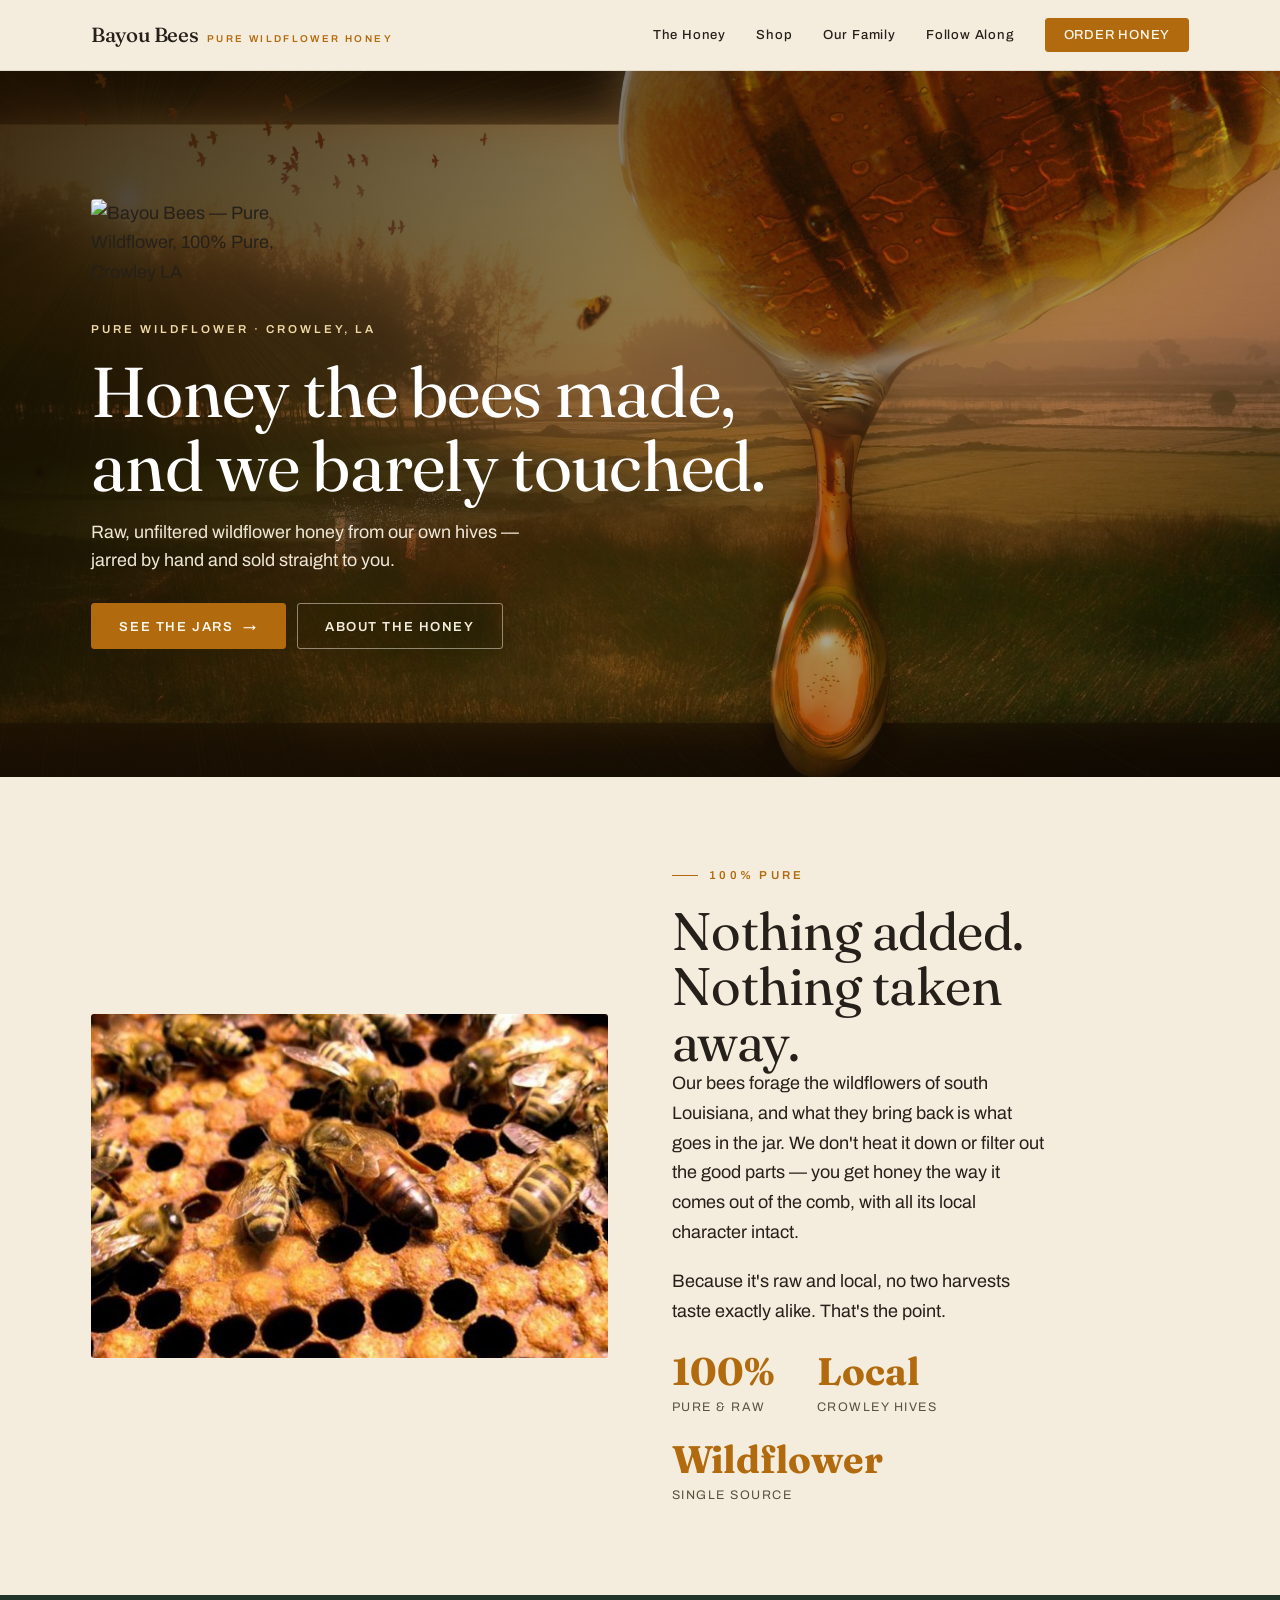
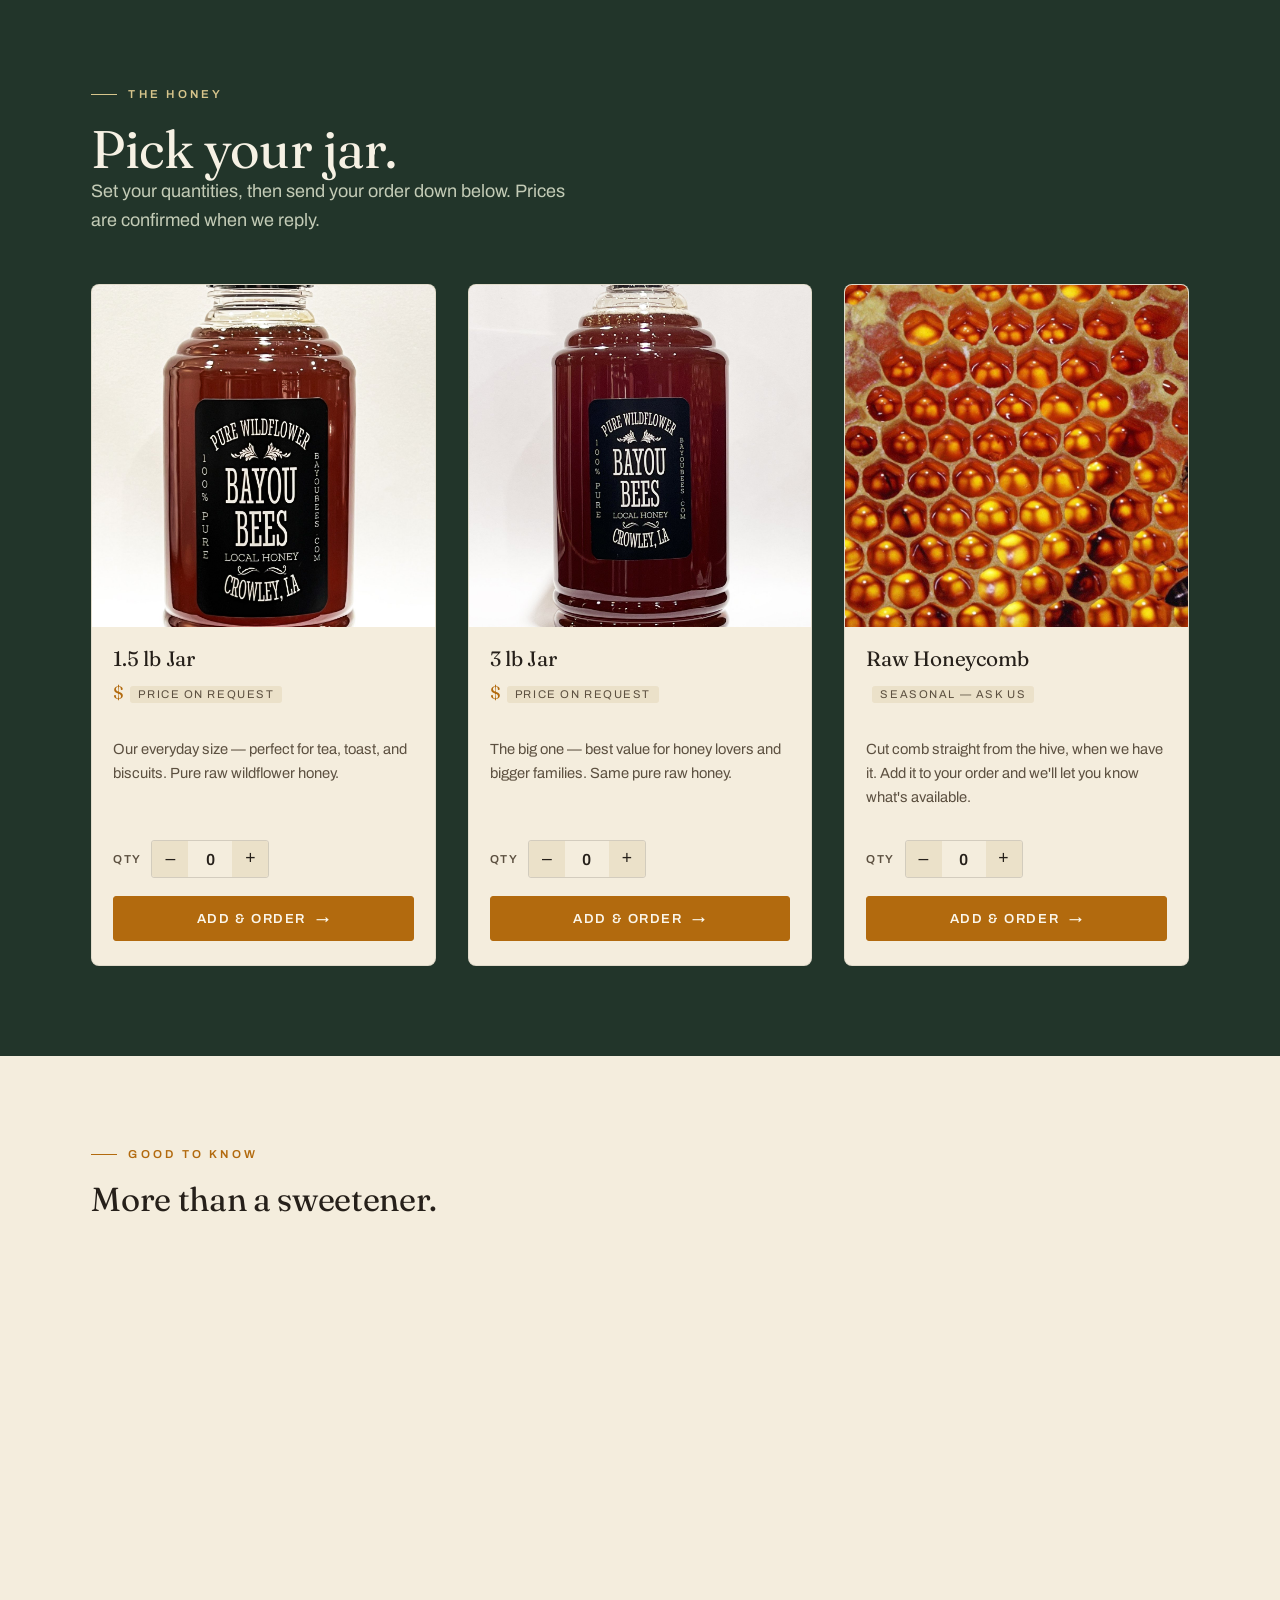
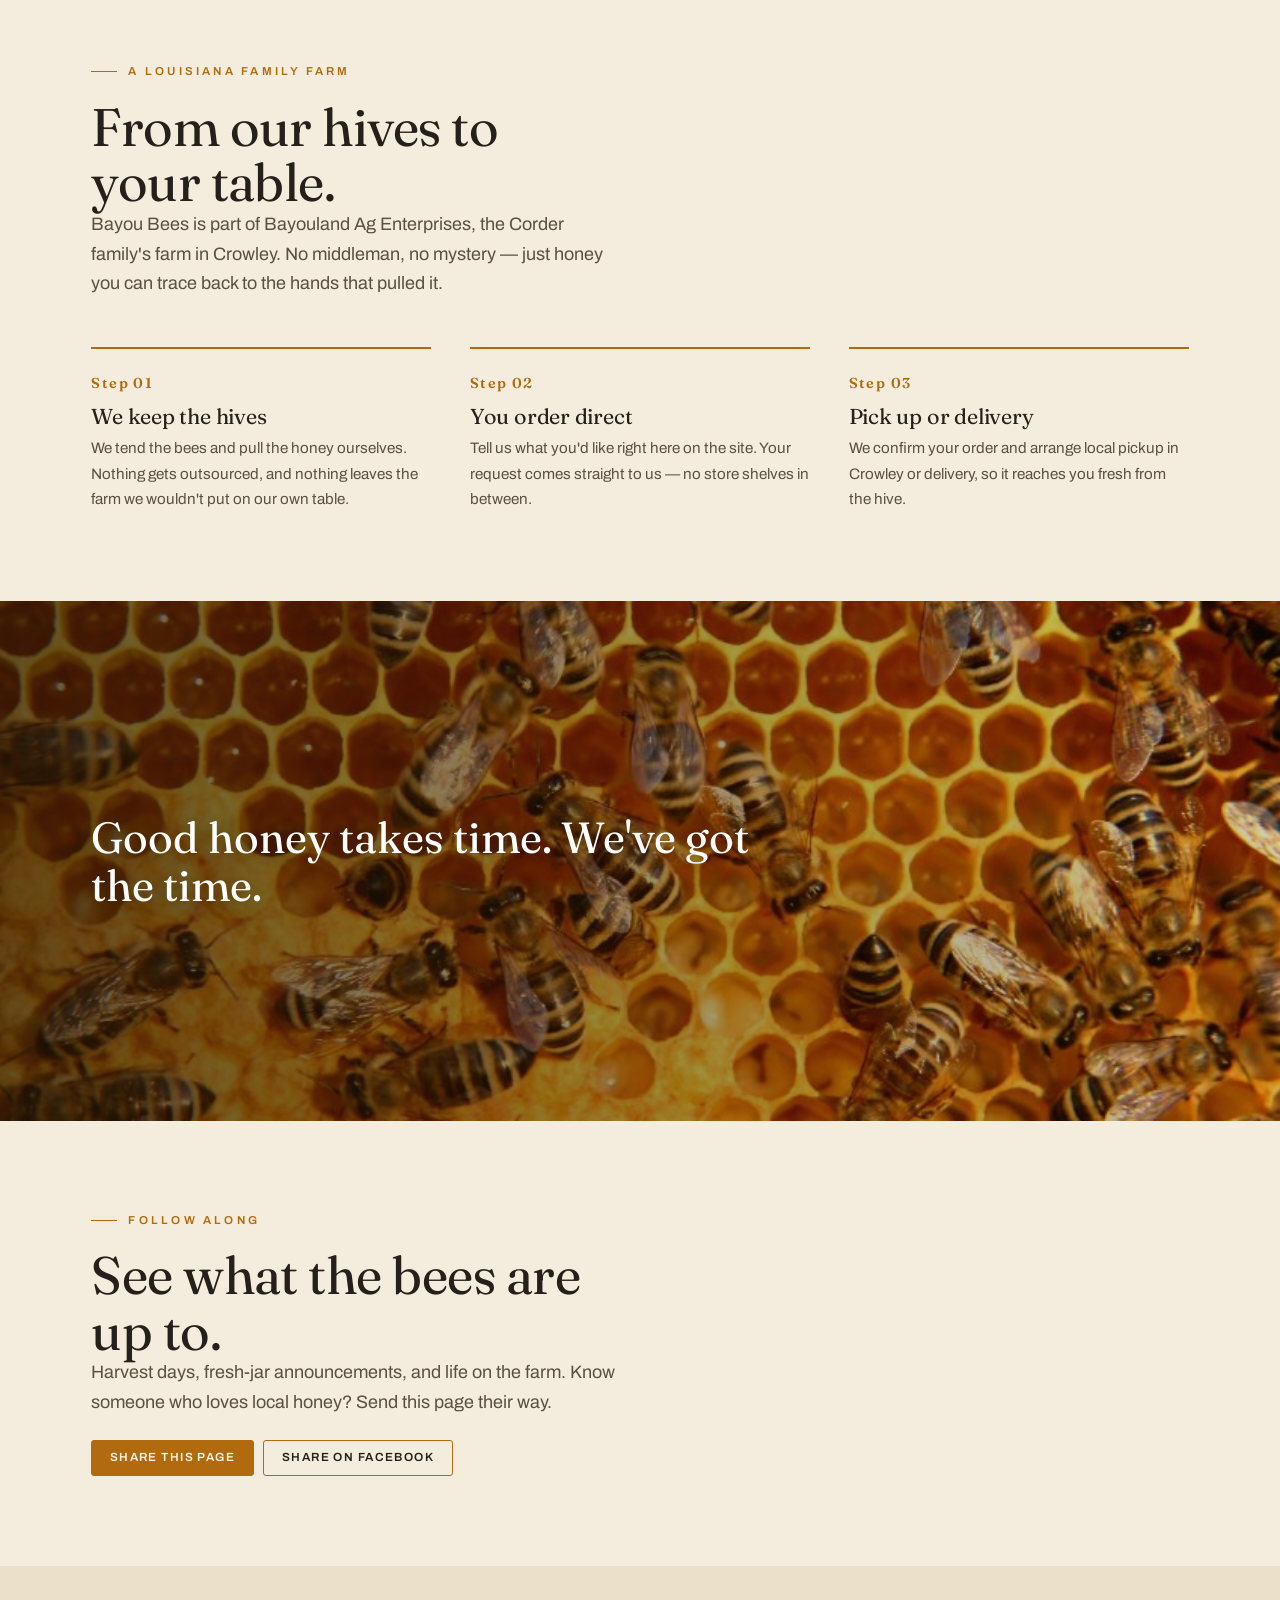
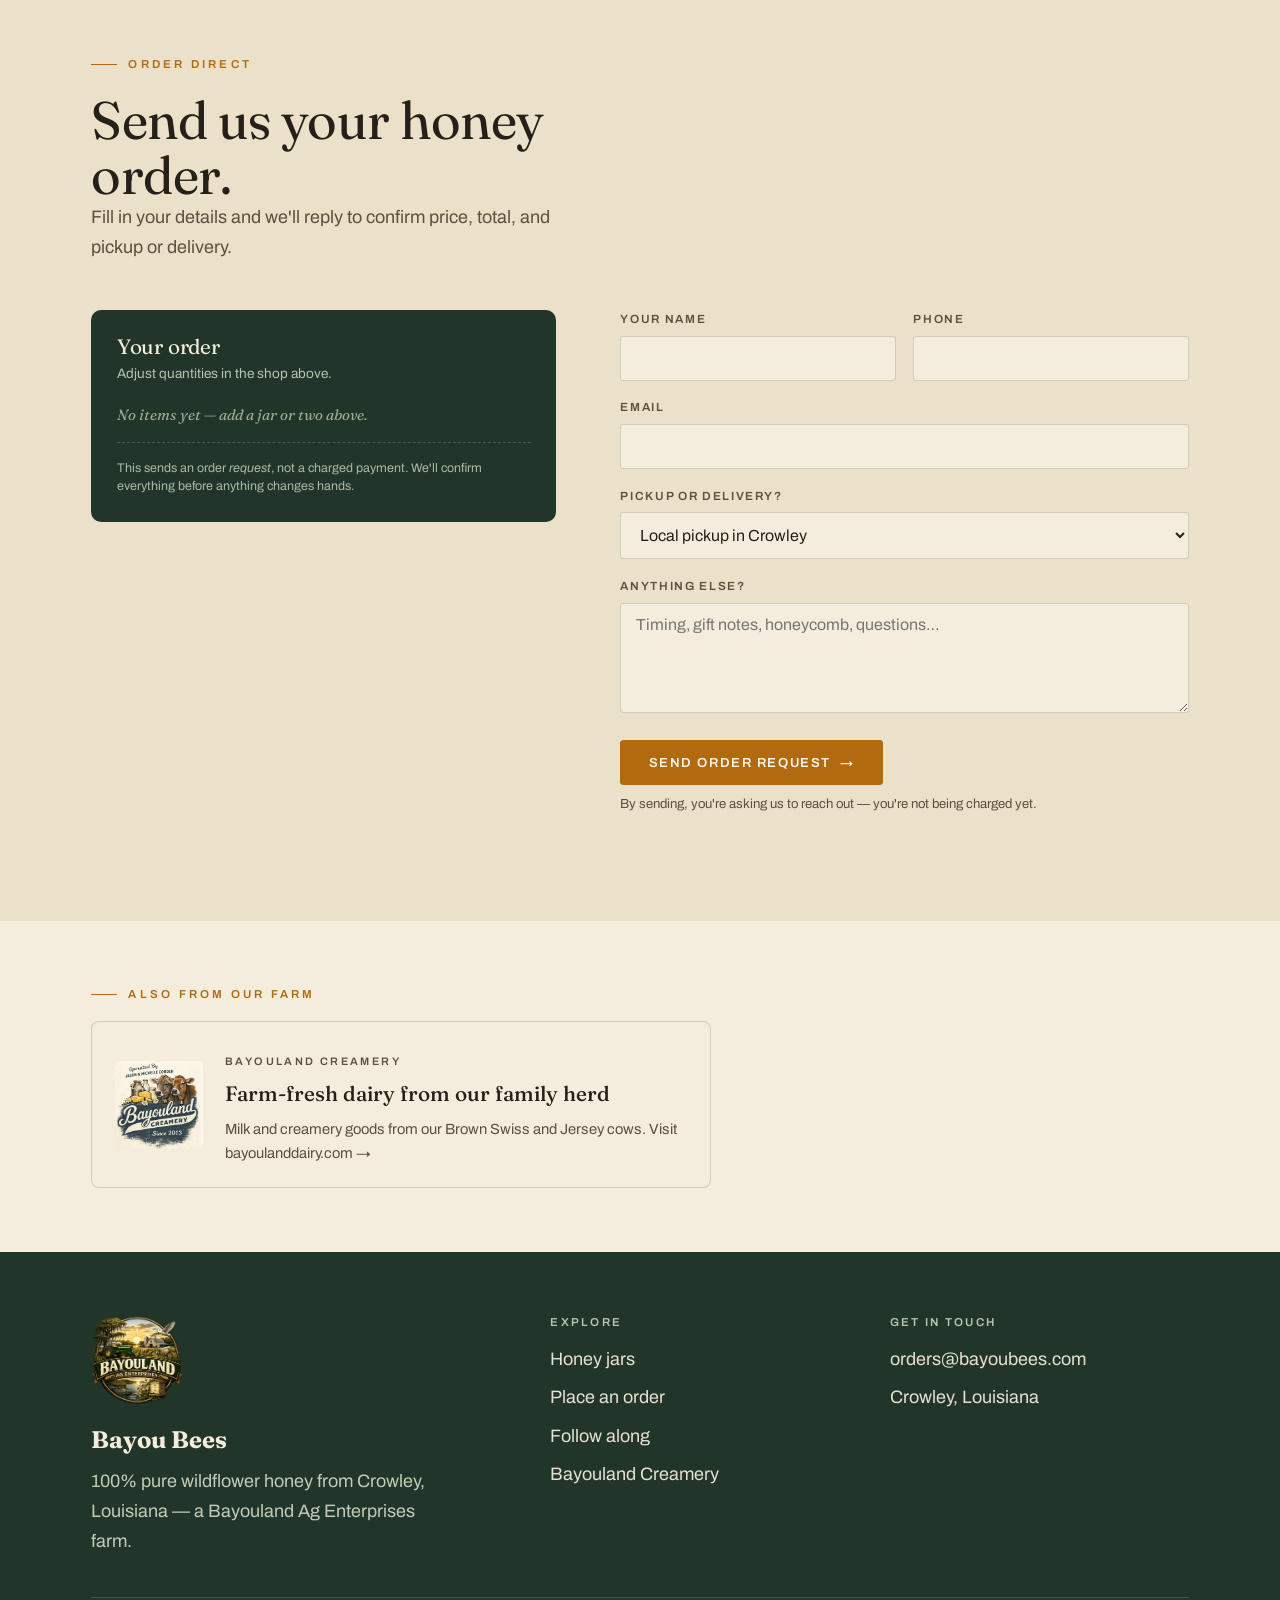
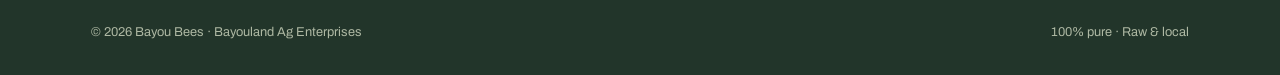
==== index.html @ 3fac49a4 "Launch standalone Bayou Bees site (bayoubees.com) Split from the combined Bayouland-Ag site: own hom" ====
<!DOCTYPE html>
<html lang="en">
<head>
<meta charset="UTF-8" />
<meta name="viewport" content="width=device-width, initial-scale=1" />
<title>Bayou Bees — Pure Wildflower Honey · Crowley, LA</title>
<meta name="description" content="Bayou Bees: 100% pure raw wildflower honey from our own hives in Crowley, Louisiana. Order 1.5 lb and 3 lb jars direct from the family farm." />
<link rel="canonical" href="https://bayoubees.com/" />
<meta name="theme-color" content="#B26A0E" />

<!-- Social sharing (Facebook, Instagram DMs, text messages, X, LinkedIn) -->
<meta property="og:type" content="website" />
<meta property="og:site_name" content="Bayou Bees" />
<meta property="og:title" content="Bayou Bees — Pure Wildflower Honey from Crowley, LA" />
<meta property="og:description" content="Raw, unfiltered wildflower honey from our own hives — jarred by hand and sold straight to you." />
<meta property="og:url" content="https://bayoubees.com/" />
<meta property="og:image" content="https://bayoubees.com/assets/og-image.jpg" />
<meta property="og:image:width" content="1200" />
<meta property="og:image:height" content="630" />
<meta property="og:image:alt" content="Bayou Bees honey label over Louisiana fields at sunrise" />
<meta property="og:locale" content="en_US" />
<meta name="twitter:card" content="summary_large_image" />
<meta name="twitter:title" content="Bayou Bees — Pure Wildflower Honey from Crowley, LA" />
<meta name="twitter:description" content="Raw, unfiltered wildflower honey from our own hives — sold straight to you." />
<meta name="twitter:image" content="https://bayoubees.com/assets/og-image.jpg" />

<link rel="icon" type="image/png" href="assets/favicon-48.png" />
<link rel="apple-touch-icon" href="assets/apple-touch-icon.png" />
<link rel="preconnect" href="https://fonts.googleapis.com" />
<link rel="preconnect" href="https://fonts.gstatic.com" crossorigin />
<link href="https://fonts.googleapis.com/css2?family=Fraunces:ital,opsz,wght@0,9..144,300..600;1,9..144,300..500&family=Archivo:wght@400;500;600;700&display=swap" rel="stylesheet" />
<link rel="stylesheet" href="styles.css" />

<!-- Helps Google show the business in local results -->
<script type="application/ld+json">
{
  "@context": "https://schema.org",
  "@type": "Store",
  "name": "Bayou Bees",
  "description": "100% pure raw wildflower honey from our own hives in Crowley, Louisiana.",
  "url": "https://bayoubees.com/",
  "logo": "https://bayoubees.com/assets/logo-bayoubees.jpg",
  "image": "https://bayoubees.com/assets/og-image.jpg",
  "email": "orders@bayoubees.com",
  "address": { "@type": "PostalAddress", "addressLocality": "Crowley", "addressRegion": "LA", "addressCountry": "US" },
  "parentOrganization": { "@type": "Organization", "name": "Bayouland Ag Enterprises" }
}
</script>
</head>
<body>
<a class="skip" href="#main">Skip to content</a>

<header class="site-head">
  <div class="wrap">
    <a class="brand" href="./"><b>Bayou Bees</b><span class="tag">Pure&nbsp;Wildflower&nbsp;Honey</span></a>
    <button class="nav-toggle" aria-expanded="false" aria-controls="nav">Menu</button>
    <nav class="nav" id="nav" aria-label="Primary">
      <a href="#about">The Honey</a>
      <a href="#shop">Shop</a>
      <a href="#family">Our Family</a>
      <a href="#follow">Follow Along</a>
      <a href="#order" class="btn">Order honey</a>
    </nav>
  </div>
</header>

<main id="main">

  <!-- HERO -->
  <section class="phero phero--honey">
    <div class="phero__img"><img src="assets/honey-fields.jpg" alt="A drop of honey over Louisiana fields at sunrise" /></div>
    <div class="phero__scrim"></div>
    <div class="wrap">
      <img class="phero__logo" src="assets/logo-bayoubees.jpg" alt="Bayou Bees — Pure Wildflower, 100% Pure, Crowley LA" />
      <span class="k">Pure wildflower · Crowley, LA</span>
      <h1>Honey the bees made, and we barely touched.</h1>
      <p class="lead">Raw, unfiltered wildflower honey from our own hives — jarred by hand and sold straight to you.</p>
      <div class="cta-row">
        <a class="btn btn--on-dark" href="#shop">See the jars <span class="arw" aria-hidden="true">→</span></a>
        <a class="btn btn--ghost btn--on-dark" href="#about">About the honey</a>
      </div>
    </div>
  </section>

  <!-- ABOUT -->
  <section class="section" id="about">
    <div class="wrap">
      <div class="split reverse">
        <div class="figure figure--wide reveal">
          <img src="assets/honey-queen.jpg" alt="A queen bee among workers on the comb" />
        </div>
        <div class="split__body reveal">
          <p class="eyebrow">100% Pure</p>
          <h2 class="h-lg">Nothing added. Nothing taken away.</h2>
          <p>Our bees forage the wildflowers of south Louisiana, and what they bring back is what goes in the jar. We don't heat it down or filter out the good parts — you get honey the way it comes out of the comb, with all its local character intact.</p>
          <p>Because it's raw and local, no two harvests taste exactly alike. That's the point.</p>
          <div class="facts" style="margin-top:1.6rem">
            <div class="fact"><b>100%</b><span>Pure &amp; raw</span></div>
            <div class="fact"><b>Local</b><span>Crowley hives</span></div>
            <div class="fact"><b>Wildflower</b><span>Single source</span></div>
          </div>
        </div>
      </div>
    </div>
  </section>

  <!-- PRODUCTS -->
  <section class="section band" id="shop">
    <div class="wrap">
      <div style="max-width:48ch; margin-bottom:clamp(2rem,4vw,3rem)">
        <p class="eyebrow">The honey</p>
        <h2 class="h-lg">Pick your jar.</h2>
        <p class="muted">Set your quantities, then send your order down below. Prices are confirmed when we reply.</p>
      </div>
      <div class="prod-grid">

        <article class="prod prod--photo reveal">
          <div class="prod__img"><img src="assets/product-honey-1-5lb.jpg" alt="1.5 pound jar of Bayou Bees wildflower honey" /></div>
          <div class="prod__body">
            <h3>1.5 lb Jar</h3>
            <p class="price">$<span class="ph">price on request</span></p>
            <p class="desc">Our everyday size — perfect for tea, toast, and biscuits. Pure raw wildflower honey.</p>
            <div class="qty" data-product="honey-1_5" data-name="1.5 lb Honey Jar" data-unit="1.5 lb">
              <label>Qty</label>
              <span class="stepper">
                <button type="button" data-act="minus" aria-label="Decrease quantity">–</button>
                <input type="number" value="0" min="0" max="99" aria-label="1.5 lb jar quantity" />
                <button type="button" data-act="plus" aria-label="Increase quantity">+</button>
              </span>
            </div>
            <a class="btn" href="#order" data-add="honey-1_5" style="margin-top:.6rem; justify-content:center">Add &amp; order <span class="arw" aria-hidden="true">→</span></a>
          </div>
        </article>

        <article class="prod prod--photo reveal">
          <div class="prod__img"><img src="assets/product-honey-3lb.jpg" alt="3 pound jar of Bayou Bees wildflower honey" /></div>
          <div class="prod__body">
            <h3>3 lb Jar</h3>
            <p class="price">$<span class="ph">price on request</span></p>
            <p class="desc">The big one — best value for honey lovers and bigger families. Same pure raw honey.</p>
            <div class="qty" data-product="honey-3" data-name="3 lb Honey Jar" data-unit="3 lb">
              <label>Qty</label>
              <span class="stepper">
                <button type="button" data-act="minus" aria-label="Decrease quantity">–</button>
                <input type="number" value="0" min="0" max="99" aria-label="3 lb jar quantity" />
                <button type="button" data-act="plus" aria-label="Increase quantity">+</button>
              </span>
            </div>
            <a class="btn" href="#order" data-add="honey-3" style="margin-top:.6rem; justify-content:center">Add &amp; order <span class="arw" aria-hidden="true">→</span></a>
          </div>
        </article>

        <article class="prod prod--photo reveal">
          <div class="prod__img"><img src="assets/honey-cells.jpg" alt="Capped honeycomb" /></div>
          <div class="prod__body">
            <h3>Raw Honeycomb</h3>
            <p class="price"><span class="ph">seasonal — ask us</span></p>
            <p class="desc">Cut comb straight from the hive, when we have it. Add it to your order and we'll let you know what's available.</p>
            <div class="qty" data-product="honey-comb" data-name="Raw Honeycomb" data-unit="seasonal">
              <label>Qty</label>
              <span class="stepper">
                <button type="button" data-act="minus" aria-label="Decrease quantity">–</button>
                <input type="number" value="0" min="0" max="99" aria-label="Honeycomb quantity" />
                <button type="button" data-act="plus" aria-label="Increase quantity">+</button>
              </span>
            </div>
            <a class="btn" href="#order" data-add="honey-comb" style="margin-top:.6rem; justify-content:center">Add &amp; order <span class="arw" aria-hidden="true">→</span></a>
          </div>
        </article>

      </div>
    </div>
  </section>

  <!-- USES STRIP -->
  <section class="section">
    <div class="wrap">
      <div style="max-width:46ch; margin-bottom:2rem">
        <p class="eyebrow">Good to know</p>
        <h2 class="h-md">More than a sweetener.</h2>
      </div>
      <div class="strip">
        <figure class="reveal">
          <img src="assets/honey-uses.jpg" alt="Honey pouring" />
          <figcaption><b>Everyday uses</b>Sweeten tea and coffee, glaze meats, bake, or stir a spoonful into warm water with lemon.</figcaption>
        </figure>
        <figure class="reveal">
          <img src="assets/honey-jar-wood.jpg" alt="Jar of honey on a wood table" />
          <figcaption><b>Local &amp; seasonal</b>Many folks choose local honey to enjoy the flavor of the flowers blooming right around them.</figcaption>
        </figure>
        <figure class="reveal">
          <img src="assets/honey-bee-macro.jpg" alt="A single honeybee on comb" />
          <figcaption><b>Keeps beautifully</b>Stored sealed at room temperature, pure honey lasts a very long time. If it crystallizes, warm it gently.</figcaption>
        </figure>
      </div>
    </div>
  </section>

  <!-- FAMILY / HOW IT WORKS -->
  <section class="section" id="family" style="padding-top:0">
    <div class="wrap">
      <div style="max-width:52ch; margin-bottom:clamp(2rem,4vw,3rem)">
        <p class="eyebrow">A Louisiana family farm</p>
        <h2 class="h-lg">From our hives to your table.</h2>
        <p class="muted">Bayou Bees is part of Bayouland Ag Enterprises, the Corder family's farm in Crowley. No middleman, no mystery — just honey you can trace back to the hands that pulled it.</p>
      </div>
      <div class="steps">
        <div class="step reveal">
          <span class="num">Step 01</span>
          <h3>We keep the hives</h3>
          <p>We tend the bees and pull the honey ourselves. Nothing gets outsourced, and nothing leaves the farm we wouldn't put on our own table.</p>
        </div>
        <div class="step reveal">
          <span class="num">Step 02</span>
          <h3>You order direct</h3>
          <p>Tell us what you'd like right here on the site. Your request comes straight to us — no store shelves in between.</p>
        </div>
        <div class="step reveal">
          <span class="num">Step 03</span>
          <h3>Pick up or delivery</h3>
          <p>We confirm your order and arrange local pickup in Crowley or delivery, so it reaches you fresh from the hive.</p>
        </div>
      </div>
    </div>
  </section>

  <!-- CLOSING IMAGE -->
  <section class="bleed tint-honey">
    <img src="assets/honey-bees-comb.jpg" alt="Close-up of bees on honeycomb" />
    <div class="overlay">
      <div class="wrap">
        <p class="q">Good honey takes time. We've got the time.</p>
      </div>
    </div>
  </section>

  <!-- FOLLOW ALONG -->
  <section class="section" id="follow">
    <div class="wrap">
      <div class="follow">
        <div>
          <p class="eyebrow">Follow along</p>
          <h2 class="h-lg">See what the bees are up to.</h2>
          <p class="muted">Harvest days, fresh-jar announcements, and life on the farm. Know someone who loves local honey? Send this page their way.</p>
          <div class="share-row">
            <button type="button" class="btn" data-share data-share-title="Bayou Bees — Pure Wildflower Honey" data-share-text="Raw local honey from Crowley, LA — order direct from the farm.">Share this page</button>
            <a class="btn btn--ghost" target="_blank" rel="noopener" href="https://www.facebook.com/sharer/sharer.php?u=https%3A%2F%2Fbayoubees.com%2F">Share on Facebook</a>
          </div>
        </div>
        <!-- Replace YOUR_... with your real page addresses; unset links stay hidden. -->
        <ul class="social" data-social-group>
          <li><a data-social href="https://www.facebook.com/YOUR_FACEBOOK_PAGE" target="_blank" rel="noopener">Facebook <span>Follow →</span></a></li>
          <li><a data-social href="https://www.instagram.com/YOUR_INSTAGRAM" target="_blank" rel="noopener">Instagram <span>Follow →</span></a></li>
          <li><a data-social href="https://www.tiktok.com/@YOUR_TIKTOK" target="_blank" rel="noopener">TikTok <span>Follow →</span></a></li>
        </ul>
      </div>
    </div>
  </section>

  <!-- ORDER -->
  <section class="section order" id="order">
    <div class="wrap">
      <div style="max-width:48ch; margin-bottom:clamp(2rem,4vw,3rem)">
        <p class="eyebrow">Order direct</p>
        <h2 class="h-lg">Send us your honey order.</h2>
        <p class="muted">Fill in your details and we'll reply to confirm price, total, and pickup or delivery.</p>
      </div>

      <div class="order__grid">
        <aside class="summary" aria-label="Your order">
          <h3>Your order</h3>
          <p class="sub">Adjust quantities in the shop above.</p>
          <ul id="summary-list"><li class="empty">No items yet — add a jar or two above.</li></ul>
          <p class="note">This sends an order <em>request</em>, not a charged payment. We'll confirm everything before anything changes hands.</p>
        </aside>

        <form id="order-form"
              data-endpoint="https://formspree.io/f/YOUR_FORM_ID"
              data-fallback-email="orders@bayoubees.com"
              method="POST" novalidate>
          <input type="hidden" name="_subject" value="New Bayou Bees honey order" />
          <input type="hidden" name="order_items" id="order-items" value="" />
          <input type="hidden" name="farm" value="Bayou Bees (honey)" />
          <input type="text" name="_gotcha" tabindex="-1" autocomplete="off" style="position:absolute;left:-9999px" aria-hidden="true" />

          <div class="field-row">
            <div class="field">
              <label for="name">Your name</label>
              <input id="name" name="name" type="text" required autocomplete="name" />
            </div>
            <div class="field">
              <label for="phone">Phone</label>
              <input id="phone" name="phone" type="tel" autocomplete="tel" />
            </div>
          </div>
          <div class="field">
            <label for="email">Email</label>
            <input id="email" name="email" type="email" required autocomplete="email" />
          </div>
          <div class="field">
            <label for="fulfillment">Pickup or delivery?</label>
            <select id="fulfillment" name="fulfillment">
              <option>Local pickup in Crowley</option>
              <option>Local delivery (if available)</option>
              <option>Not sure — let's talk</option>
            </select>
          </div>
          <div class="field">
            <label for="notes">Anything else?</label>
            <textarea id="notes" name="notes" placeholder="Timing, gift notes, honeycomb, questions…"></textarea>
          </div>
          <button class="btn" type="submit">Send order request <span class="arw" aria-hidden="true">→</span></button>
          <p class="form-note">By sending, you're asking us to reach out — you're not being charged yet.</p>
          <p class="form-status" id="form-status" role="status" aria-live="polite"></p>
        </form>
      </div>
    </div>
  </section>

  <!-- SISTER BRAND -->
  <section class="section section--tight">
    <div class="wrap">
      <p class="eyebrow">Also from our farm</p>
      <a class="sister" href="https://bayoulanddairy.com">
        <img src="assets/sister-creamery.jpg" alt="Bayouland Creamery logo" />
        <div>
          <small>Bayouland Creamery</small>
          <b>Farm-fresh dairy from our family herd</b>
          <p>Milk and creamery goods from our Brown Swiss and Jersey cows. Visit bayoulanddairy.com →</p>
        </div>
      </a>
    </div>
  </section>

</main>

<footer class="site-foot">
  <div class="wrap">
    <div class="foot-grid">
      <div class="fbrand">
        <img class="fbrand__logo" src="assets/logo-bayouland-sm.png" alt="Bayouland Ag Enterprises" />
        <b>Bayou Bees</b>
        <p style="color:#C3CBB6; max-width:34ch">100% pure wildflower honey from Crowley, Louisiana — a Bayouland Ag Enterprises farm.</p>
      </div>
      <div>
        <h4>Explore</h4>
        <ul>
          <li><a href="#shop">Honey jars</a></li>
          <li><a href="#order">Place an order</a></li>
          <li><a href="#follow">Follow along</a></li>
          <li><a href="https://bayoulanddairy.com">Bayouland Creamery</a></li>
        </ul>
      </div>
      <div>
        <h4>Get in touch</h4>
        <ul>
          <li><a href="mailto:orders@bayoubees.com">orders@bayoubees.com</a></li>
          <li>Crowley, Louisiana</li>
          <li><a data-social href="https://www.facebook.com/YOUR_FACEBOOK_PAGE" target="_blank" rel="noopener">Facebook</a></li>
          <li><a data-social href="https://www.instagram.com/YOUR_INSTAGRAM" target="_blank" rel="noopener">Instagram</a></li>
        </ul>
      </div>
    </div>
    <div class="foot-bottom">
      <span>© <span id="year">2026</span> Bayou Bees · Bayouland Ag Enterprises</span>
      <span>100% pure · Raw &amp; local</span>
    </div>
  </div>
</footer>

<script src="site.js"></script>
</body>
</html>
---- styles.css ----
/* =========================================================================
   BAYOU BEES — design system (shared lineage with Bayouland Creamery)
   Grounded in the farm: rice-cream paper, deep bayou-cypress green anchor,
   and two brand accents pulled from the labels (honey amber / creamery navy).
   The accent color always tells you which branch you're in.
   ========================================================================= */

:root{
  /* palette */
  --paper:      #F4EDDD;   /* warm rice cream */
  --paper-2:    #EBE1C9;   /* deeper cream for alternating sections/cards */
  --ink:        #26201A;   /* warm near-black text */
  --ink-soft:   #5C5040;   /* muted brown for secondary text */
  --bayou:      #22352A;   /* deep cypress green — anchor, footers, dark bands */
  --bayou-2:    #2F4636;
  --honey:      #B26A0E;   /* deep amber, from the jar */
  --honey-lit:  #D98A1E;
  --creamery:   #2C3B4C;   /* slate navy, from the creamery logo */
  --creamery-lit:#3E566B;
  --line:       rgba(38,32,26,.16);
  --line-soft:  rgba(38,32,26,.09);

  /* brand accent */
  --accent:     var(--honey);
  --accent-lit: var(--honey-lit);
  --on-accent:  #FBF6EA;

  /* type */
  --display: "Fraunces", Georgia, "Times New Roman", serif;
  --body:    "Archivo", "Helvetica Neue", Arial, sans-serif;

  --maxw: 1200px;
  --gutter: clamp(1.25rem, 4vw, 3.5rem);
  --radius: 3px;
}


/* ---------- reset / base ---------- */
*,*::before,*::after{ box-sizing:border-box; }
html{ scroll-behavior:smooth; -webkit-text-size-adjust:100%; }
@media (prefers-reduced-motion: reduce){ html{ scroll-behavior:auto; } }
body{
  margin:0;
  background:var(--paper);
  color:var(--ink);
  font-family:var(--body);
  font-size:clamp(1rem,.55vw + .9rem,1.125rem);
  line-height:1.65;
  font-weight:400;
  -webkit-font-smoothing:antialiased;
  text-rendering:optimizeLegibility;
}
img{ max-width:100%; display:block; }
a{ color:inherit; }
h1,h2,h3,h4{
  font-family:var(--display);
  font-weight:400;
  font-optical-sizing:auto;
  line-height:1.05;
  letter-spacing:-.01em;
  margin:0;
}
p{ margin:0 0 1.1em; }
p:last-child{ margin-bottom:0; }

/* ---------- shared layout ---------- */
.wrap{ max-width:var(--maxw); margin-inline:auto; padding-inline:var(--gutter); }
.section{ padding-block:clamp(3.5rem,7vw,6.5rem); }
.section--tight{ padding-block:clamp(2.5rem,5vw,4rem); }

.eyebrow{
  font-family:var(--body);
  font-size:.72rem;
  font-weight:600;
  letter-spacing:.28em;
  text-transform:uppercase;
  color:var(--accent);
  margin:0 0 1.1rem;
  display:flex; align-items:center; gap:.7rem;
}
.eyebrow::before{
  content:""; width:26px; height:1px; background:var(--accent); display:inline-block;
}
.eyebrow.is-centered{ justify-content:center; }

.h-xl{ font-size:clamp(2.4rem,6vw,4.6rem); }
.h-lg{ font-size:clamp(2rem,4.4vw,3.3rem); }
.h-md{ font-size:clamp(1.5rem,2.6vw,2.1rem); }
.lead{ font-size:clamp(1.12rem,1.4vw,1.35rem); color:var(--ink-soft); line-height:1.55; }
.muted{ color:var(--ink-soft); }

/* ---------- buttons ---------- */
.btn{
  --b: var(--accent);
  display:inline-flex; align-items:center; gap:.6rem;
  font-family:var(--body); font-weight:600; font-size:.82rem;
  letter-spacing:.12em; text-transform:uppercase; text-decoration:none;
  padding:.95rem 1.7rem; border-radius:var(--radius);
  border:1.5px solid var(--b); background:var(--b); color:var(--on-accent);
  cursor:pointer; transition:transform .18s ease, background .18s ease, color .18s ease, box-shadow .18s ease;
  line-height:1;
}
.btn:hover{ background:var(--accent-lit); border-color:var(--accent-lit); transform:translateY(-2px); box-shadow:0 10px 24px -12px rgba(0,0,0,.5); }
.btn--ghost{ background:transparent; color:var(--ink); }
.btn--ghost:hover{ background:var(--ink); color:var(--paper); border-color:var(--ink); }
.btn--on-dark{ color:var(--on-accent); }
.btn--on-dark.btn--ghost{ color:#f3ecdd; border-color:rgba(243,236,221,.5); }
.btn--on-dark.btn--ghost:hover{ background:#f3ecdd; color:var(--bayou); border-color:#f3ecdd; }
.btn .arw{ transition:transform .18s ease; }
.btn:hover .arw{ transform:translateX(3px); }

/* ---------- header ---------- */
.site-head{
  position:sticky; top:0; z-index:60;
  background:color-mix(in srgb, var(--paper) 88%, transparent);
  backdrop-filter:saturate(1.2) blur(8px);
  border-bottom:1px solid var(--line-soft);
  transition:padding .25s ease, background .25s ease;
}
.site-head .wrap{ display:flex; align-items:center; justify-content:space-between; gap:1.5rem; padding-block:1.1rem; transition:padding .25s ease; }
.site-head.shrink .wrap{ padding-block:.6rem; }
.brand{ text-decoration:none; display:flex; align-items:baseline; gap:.55rem; color:var(--ink); }
.brand b{ font-family:var(--display); font-weight:500; font-size:1.28rem; letter-spacing:-.02em; }
.brand .tag{ font-size:.62rem; letter-spacing:.24em; text-transform:uppercase; color:var(--accent); font-weight:600; }
.nav{ display:flex; align-items:center; gap:1.9rem; }
.nav a{ text-decoration:none; font-size:.82rem; letter-spacing:.06em; color:var(--ink); font-weight:500; position:relative; padding-block:.3rem; }
.nav a::after{ content:""; position:absolute; left:0; bottom:0; height:1.5px; width:0; background:var(--accent); transition:width .22s ease; }
.nav a:hover::after, .nav a[aria-current="page"]::after{ width:100%; }
.nav .btn{ padding:.6rem 1.1rem; }
.nav-toggle{ display:none; background:none; border:1px solid var(--line); border-radius:var(--radius); padding:.5rem .7rem; cursor:pointer; font-size:.9rem; color:var(--ink); }

@media (max-width: 860px){
  .nav-toggle{ display:inline-flex; align-items:center; gap:.4rem; }
  .nav{
    position:absolute; top:100%; right:var(--gutter); left:var(--gutter);
    flex-direction:column; align-items:stretch; gap:.2rem;
    background:var(--paper); border:1px solid var(--line); border-radius:6px;
    padding:.6rem; box-shadow:0 24px 48px -20px rgba(0,0,0,.4);
    display:none;
  }
  .nav.open{ display:flex; }
  .nav a{ padding:.7rem .6rem; border-radius:4px; }
  .nav a:hover{ background:var(--paper-2); }
  .nav a::after{ display:none; }
  .nav .btn{ margin-top:.3rem; justify-content:center; }
}

/* ---------- generic media/editorial rows ---------- */
.split{ display:grid; grid-template-columns:1fr 1fr; gap:clamp(2rem,5vw,4.5rem); align-items:center; }
.split.reverse .split__media{ order:2; }
.split__body{ max-width:38ch; }
@media (max-width: 820px){
  .split{ grid-template-columns:1fr; gap:2rem; }
  .split.reverse .split__media{ order:0; }
  .split__body{ max-width:none; }
}
.figure{ position:relative; }
.figure img{ width:100%; height:100%; object-fit:cover; border-radius:var(--radius); }
.figure--tall img{ aspect-ratio:4/5; }
.figure--wide img{ aspect-ratio:3/2; }
.figure .cap{
  position:absolute; left:0; bottom:0; transform:translateY(35%);
  background:var(--accent); color:var(--on-accent);
  font-family:var(--display); font-style:italic; font-size:1rem;
  padding:.5rem 1rem; border-radius:var(--radius);
}

/* ---------- reveal animation ---------- */
.reveal{ opacity:0; transform:translateY(18px); transition:opacity .7s ease, transform .7s ease; }
.reveal.in{ opacity:1; transform:none; }
@media (prefers-reduced-motion: reduce){ .reveal{ opacity:1; transform:none; transition:none; } }

/* ---------- footer ---------- */
.site-foot{ background:var(--bayou); color:#E7E0D0; padding-block:clamp(3rem,5vw,4.5rem) 2rem; }
.site-foot a{ color:#E7E0D0; text-decoration:none; }
.site-foot .foot-grid{ display:grid; grid-template-columns:1.4fr 1fr 1fr; gap:2.5rem; }
.site-foot h4{ font-family:var(--body); font-weight:600; font-size:.72rem; letter-spacing:.2em; text-transform:uppercase; color:#B9C4AE; margin-bottom:1rem; }
.fbrand__logo{ display:block; width:92px; height:auto; margin-bottom:1rem; }
.site-foot .fbrand b{ font-family:var(--display); font-size:1.5rem; color:#F4EDDD; display:block; margin-bottom:.5rem; }
.site-foot ul{ list-style:none; margin:0; padding:0; display:grid; gap:.55rem; }
.site-foot li a:hover{ color:#fff; text-decoration:underline; text-underline-offset:3px; }
.foot-bottom{ margin-top:2.5rem; padding-top:1.5rem; border-top:1px solid rgba(231,224,208,.18); display:flex; flex-wrap:wrap; gap:.6rem 1.5rem; justify-content:space-between; font-size:.8rem; color:#AEB8A3; }
@media (max-width: 720px){ .site-foot .foot-grid{ grid-template-columns:1fr; gap:2rem; } }


/* process (a real sequence → numbered is justified) */
.steps{ display:grid; grid-template-columns:repeat(3,1fr); gap:clamp(1.2rem,3vw,2.4rem); counter-reset:step; }
.step{ border-top:2px solid var(--accent); padding-top:1.2rem; }
.step .num{ font-family:var(--display); font-size:.9rem; color:var(--accent); font-weight:600; letter-spacing:.1em; }
.step h3{ font-size:1.35rem; margin:.5rem 0 .5rem; }
.step p{ color:var(--ink-soft); font-size:.95rem; }
@media (max-width: 720px){ .steps{ grid-template-columns:1fr; gap:1.6rem; } }

/* dark band (bayou green) */
.band{ background:var(--bayou); color:#F1ECDD; }
.band .eyebrow{ color:#D7C58C; }
.band .eyebrow::before{ background:#D7C58C; }
.band .muted{ color:#C3CBB6; }
.band .h-lg,.band h2,.band h3{ color:#F6F1E4; }

/* =========================================================================
   PRODUCTS + ORDER
   ========================================================================= */
.prod-grid{ display:grid; grid-template-columns:repeat(auto-fit,minmax(260px,1fr)); gap:clamp(1.2rem,3vw,2rem); }
.prod{
  background:var(--paper); border:1px solid var(--line-soft); border-radius:8px; overflow:hidden;
  display:flex; flex-direction:column; transition:transform .2s ease, box-shadow .2s ease;
}
.prod:hover{ transform:translateY(-4px); box-shadow:0 22px 44px -26px rgba(0,0,0,.4); }
.prod__img{ aspect-ratio:1/1; background:var(--paper-2); overflow:hidden; }
.prod__img img{ width:100%; height:100%; object-fit:contain; padding:1rem; }
.prod--photo .prod__img img{ object-fit:cover; padding:0; }
.prod__body{ padding:1.3rem 1.3rem 1.5rem; display:flex; flex-direction:column; gap:.5rem; flex:1; }
.prod h3{ font-size:1.3rem; }
.prod .price{ font-family:var(--display); color:var(--accent); font-size:1.15rem; }
.prod .price .ph{ font-family:var(--body); font-size:.7rem; letter-spacing:.14em; text-transform:uppercase; color:var(--ink-soft); background:var(--paper-2); padding:.15rem .5rem; border-radius:3px; margin-left:.4rem; vertical-align:middle; }
.prod .desc{ color:var(--ink-soft); font-size:.92rem; flex:1; }
.qty{ display:flex; align-items:center; gap:.6rem; margin-top:.4rem; }
.qty label{ font-size:.72rem; letter-spacing:.14em; text-transform:uppercase; color:var(--ink-soft); font-weight:600; }
.qty .stepper{ display:inline-flex; align-items:center; border:1px solid var(--line); border-radius:var(--radius); overflow:hidden; }
.qty button{ width:36px; height:36px; border:none; background:var(--paper-2); font-size:1.1rem; cursor:pointer; color:var(--ink); line-height:1; }
.qty button:hover{ background:var(--accent); color:var(--on-accent); }
.qty input{ width:44px; height:36px; border:none; text-align:center; font-family:var(--body); font-size:1rem; font-weight:600; background:var(--paper); color:var(--ink); -moz-appearance:textfield; }
.qty input::-webkit-outer-spin-button,.qty input::-webkit-inner-spin-button{ -webkit-appearance:none; margin:0; }

/* order form */
.order{ background:var(--paper-2); }
.order__grid{ display:grid; grid-template-columns:.9fr 1.1fr; gap:clamp(2rem,5vw,4rem); align-items:start; }
@media (max-width: 860px){ .order__grid{ grid-template-columns:1fr; } }
.summary{ background:var(--bayou); color:#EFE9D9; border-radius:10px; padding:1.6rem; position:sticky; top:90px; }
.summary h3{ color:#F4EDDD; font-size:1.3rem; margin-bottom:.3rem; }
.summary .sub{ color:#B9C4AE; font-size:.85rem; margin-bottom:1.1rem; }
.summary ul{ list-style:none; margin:0 0 1rem; padding:0; display:grid; gap:.5rem; min-height:2.5rem; }
.summary li{ display:flex; justify-content:space-between; gap:1rem; font-size:.94rem; border-bottom:1px dashed rgba(239,233,217,.2); padding-bottom:.5rem; }
.summary li .x{ cursor:pointer; opacity:.6; }
.summary li .x:hover{ opacity:1; color:#E7B24A; }
.summary .empty{ color:#9FAB92; font-style:italic; font-family:var(--display); }
.summary .note{ font-size:.78rem; color:#AEB8A3; margin-top:1rem; line-height:1.5; }
.field{ margin-bottom:1.1rem; }
.field label{ display:block; font-size:.74rem; letter-spacing:.14em; text-transform:uppercase; font-weight:600; color:var(--ink-soft); margin-bottom:.4rem; }
.field input,.field textarea,.field select{
  width:100%; font-family:var(--body); font-size:1rem; color:var(--ink);
  background:var(--paper); border:1px solid var(--line); border-radius:var(--radius);
  padding:.8rem .9rem; transition:border-color .18s ease, box-shadow .18s ease;
}
.field input:focus,.field textarea:focus,.field select:focus{
  outline:none; border-color:var(--accent); box-shadow:0 0 0 3px color-mix(in srgb,var(--accent) 22%, transparent);
}
.field textarea{ min-height:110px; resize:vertical; }
.field-row{ display:grid; grid-template-columns:1fr 1fr; gap:1.1rem; }
@media (max-width:520px){ .field-row{ grid-template-columns:1fr; } }
.form-note{ font-size:.82rem; color:var(--ink-soft); margin-top:.5rem; }
.form-status{ margin-top:1rem; font-size:.92rem; font-weight:600; }
.form-status.ok{ color:#2E7D32; }
.form-status.err{ color:#B23A1E; }

/* editorial strip (uses-for-honey etc.) */
.strip{ display:grid; grid-template-columns:repeat(auto-fit,minmax(220px,1fr)); gap:1.5rem; }
.strip figure{ margin:0; }
.strip img{ border-radius:6px; aspect-ratio:3/2; object-fit:cover; width:100%; }
.strip figcaption{ margin-top:.7rem; font-size:.92rem; color:var(--ink-soft); }
.strip figcaption b{ font-family:var(--display); font-weight:500; color:var(--ink); font-size:1.05rem; display:block; margin-bottom:.2rem; }

/* full-bleed image break */
.bleed{ position:relative; height:clamp(300px,44vw,520px); overflow:hidden; }
.bleed img{ width:100%; height:100%; object-fit:cover; }
.bleed .overlay{ position:absolute; inset:0; display:flex; align-items:center; }
.bleed .overlay .wrap{ width:100%; }
.bleed .q{ max-width:24ch; color:#fff; font-family:var(--display); font-size:clamp(1.6rem,3.4vw,2.8rem); line-height:1.12; text-shadow:0 2px 24px rgba(0,0,0,.5); }
.bleed.tint-honey::after{ content:""; position:absolute; inset:0; background:linear-gradient(90deg,rgba(40,24,4,.72),rgba(40,24,4,.2)); }
.bleed.tint-dairy::after{ content:""; position:absolute; inset:0; background:linear-gradient(90deg,rgba(16,26,38,.74),rgba(16,26,38,.15)); }
.bleed .overlay{ z-index:2; }

/* page hero (sub pages) */
.phero{ position:relative; overflow:hidden; }
.phero__img{ position:absolute; inset:0; }
.phero__img img{ width:100%; height:100%; object-fit:cover; }
.phero__scrim{ position:absolute; inset:0; }
.phero--honey .phero__scrim{ background:linear-gradient(120deg,rgba(28,16,2,.86) 0%,rgba(44,26,4,.55) 45%,rgba(60,36,6,.25) 100%); }
.phero--dairy .phero__scrim{ background:linear-gradient(120deg,rgba(12,20,30,.88) 0%,rgba(20,32,46,.55) 45%,rgba(26,40,56,.22) 100%); }
.phero .wrap{ position:relative; z-index:2; padding-block:clamp(4.5rem,12vw,8rem); }
.phero__logo{ width:clamp(140px,20vw,220px); margin-bottom:1.6rem; border-radius:4px; }
.phero h1{ color:#fff; font-size:clamp(2.4rem,6vw,4.4rem); max-width:16ch; }
.phero .k{ color:#F0D9A6; font-size:.72rem; letter-spacing:.26em; text-transform:uppercase; font-weight:600; margin-bottom:1rem; display:inline-flex; gap:.6rem; align-items:center; }
.phero--dairy .k{ color:#BFD2E6; }
.phero p.lead{ color:#EFE7D6; max-width:44ch; margin-top:1rem; }
.phero .cta-row{ margin-top:1.8rem; display:flex; gap:.7rem; flex-wrap:wrap; }

/* pill facts */
.facts{ display:flex; flex-wrap:wrap; gap:1.4rem 2.6rem; }
.fact{ display:flex; flex-direction:column; }
.fact b{ font-family:var(--display); font-size:clamp(1.8rem,3vw,2.6rem); color:var(--accent); line-height:1; }
.fact span{ font-size:.78rem; letter-spacing:.12em; text-transform:uppercase; color:var(--ink-soft); margin-top:.4rem; }

/* skip link */
.skip{ position:absolute; left:-9999px; top:0; background:var(--ink); color:var(--paper); padding:.6rem 1rem; z-index:200; border-radius:0 0 4px 0; }
.skip:focus{ left:0; }

/* =========================================================================
   ADDITIONS — standalone brand site
   ========================================================================= */

/* follow along (social) */
.follow{ display:grid; grid-template-columns:1.1fr 1fr; gap:clamp(2rem,5vw,4rem); align-items:center; }
@media (max-width: 820px){ .follow{ grid-template-columns:1fr; } }
.social{ list-style:none; margin:0; padding:0; display:grid; gap:.8rem; }
.social a{
  display:flex; align-items:center; justify-content:space-between; gap:1rem;
  text-decoration:none; padding:1rem 1.2rem; border:1px solid var(--line); border-radius:6px;
  background:var(--paper); font-weight:600; transition:border-color .18s ease, transform .18s ease;
}
.social a:hover{ border-color:var(--accent); transform:translateX(4px); }
.social a span{ color:var(--accent); font-size:.8rem; letter-spacing:.1em; text-transform:uppercase; }
.share-row{ display:flex; flex-wrap:wrap; gap:.6rem; margin-top:1.4rem; }
.share-row .btn{ padding:.7rem 1.1rem; font-size:.74rem; }

/* sister-brand card */
.sister{
  display:flex; align-items:center; gap:1.4rem; text-decoration:none;
  padding:1.4rem; border:1px solid var(--line); border-radius:8px; background:var(--paper);
  transition:transform .2s ease, box-shadow .2s ease; max-width:620px;
}
.sister:hover{ transform:translateY(-3px); box-shadow:0 22px 44px -26px rgba(0,0,0,.4); }
.sister img{ width:88px; height:88px; object-fit:cover; border-radius:6px; flex:none; }
.sister b{ font-family:var(--display); font-weight:500; font-size:1.3rem; display:block; margin:.2rem 0 .3rem; }
.sister small{ font-size:.68rem; letter-spacing:.22em; text-transform:uppercase; color:var(--ink-soft); font-weight:600; }
.sister p{ font-size:.92rem; color:var(--ink-soft); margin:0; }

/* 404 */
.notfound{ min-height:70vh; display:grid; place-items:center; text-align:center; }
.nav a.btn{ color:var(--on-accent); }
.band .prod h3{ color:var(--ink); }
.brand b{ white-space:nowrap; }
@media (max-width: 520px){ .brand .tag{ display:none; } }
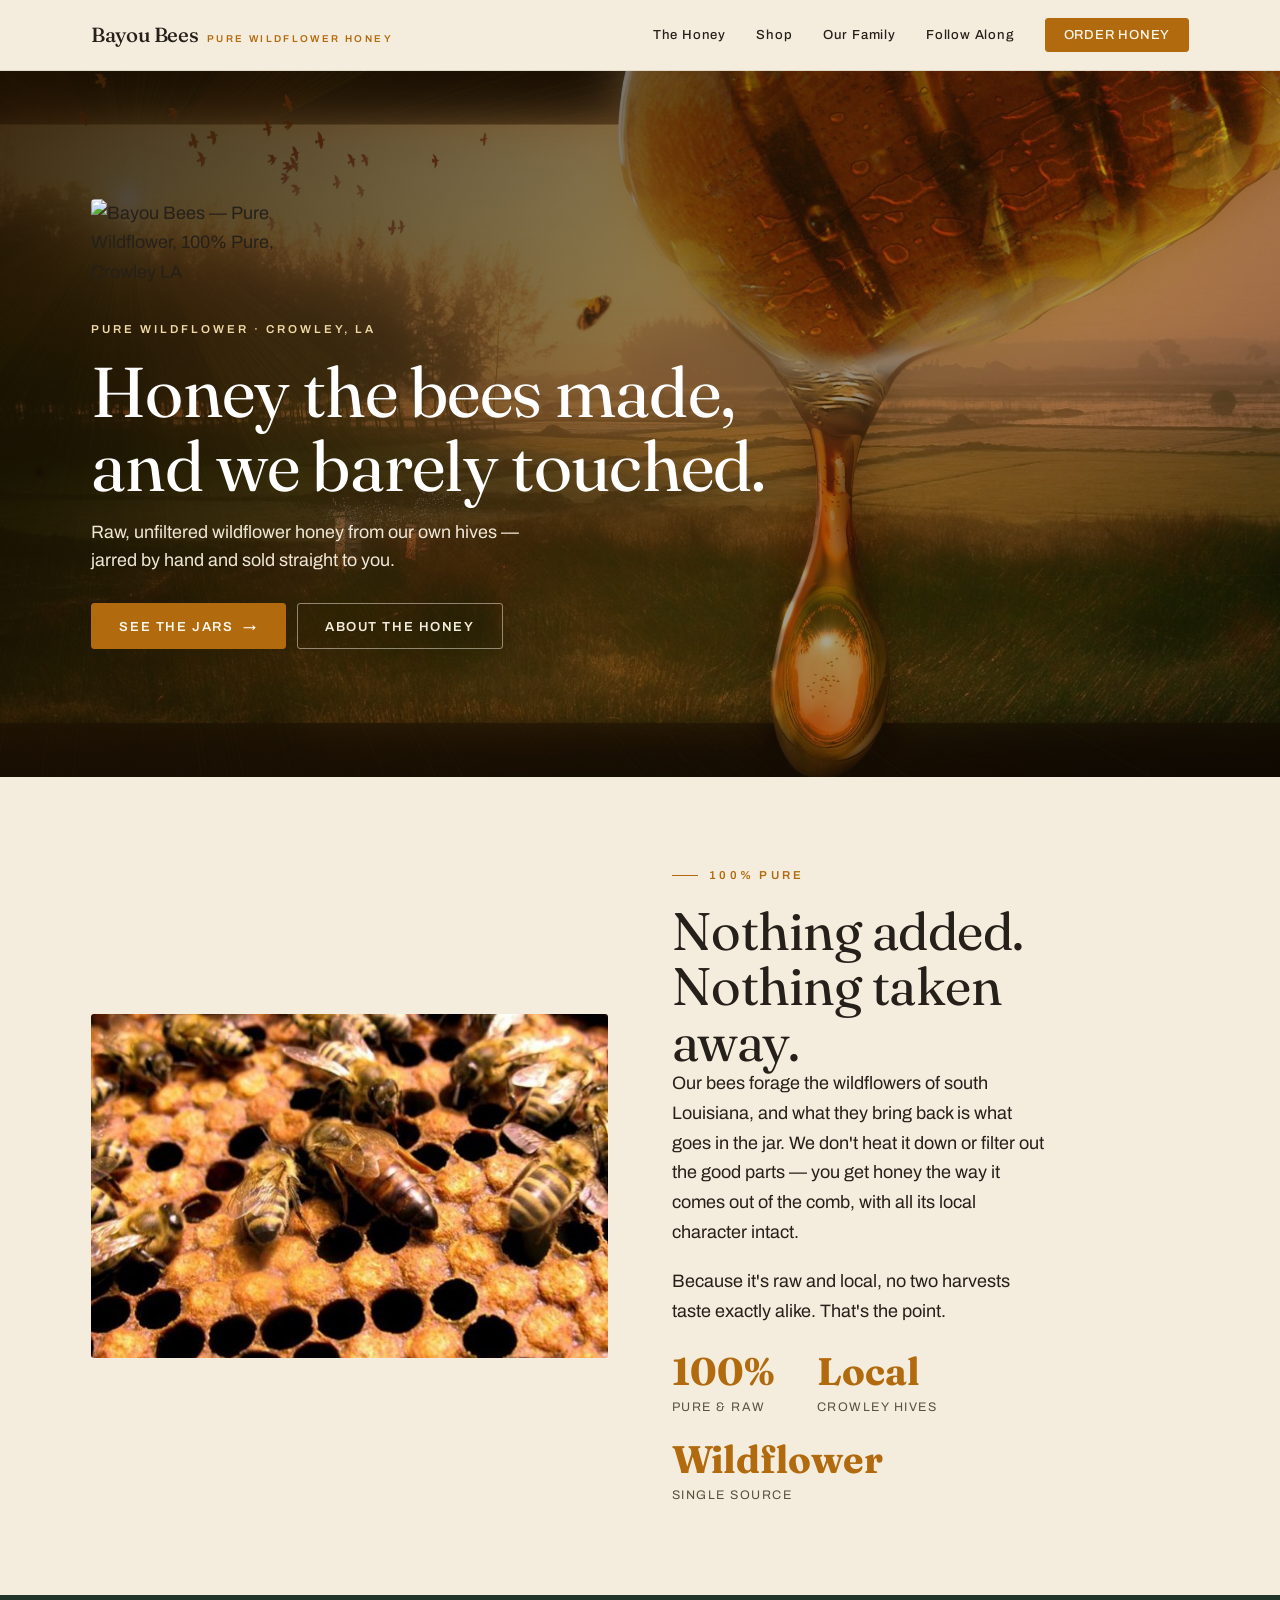
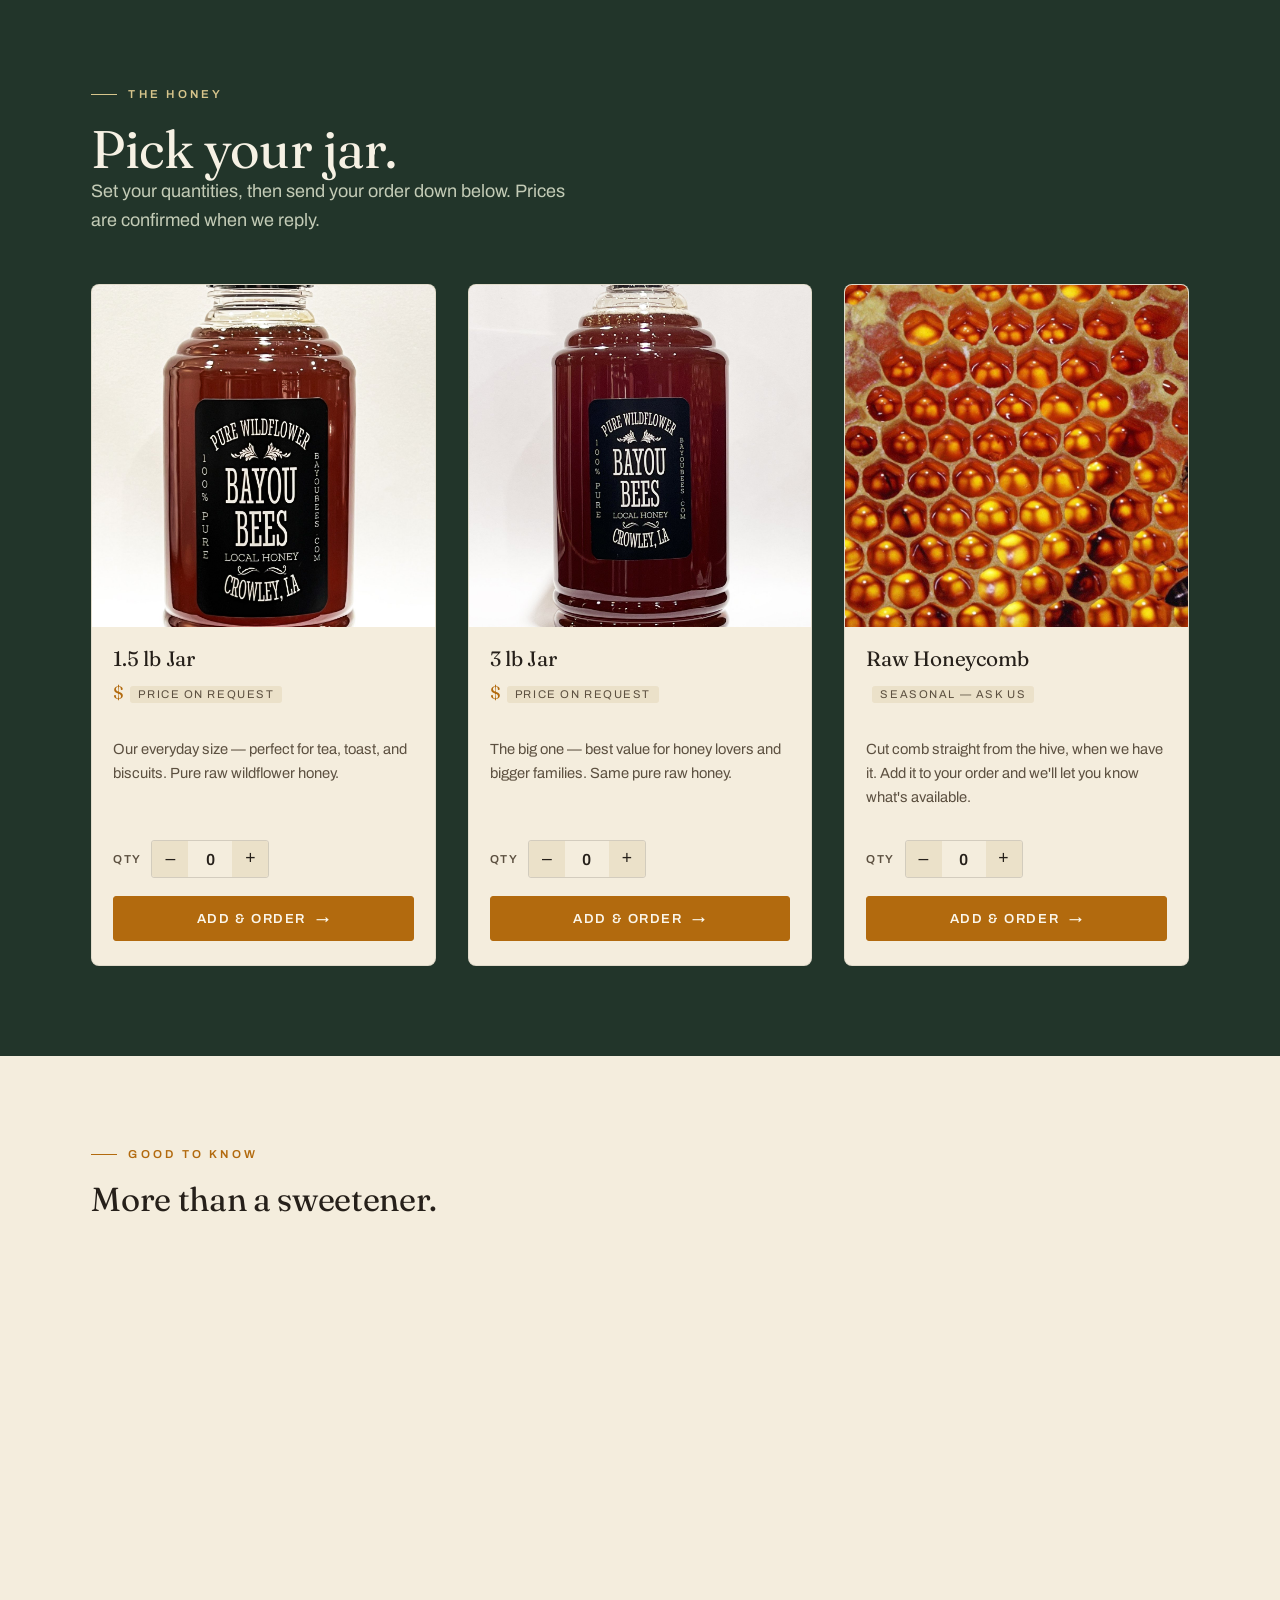
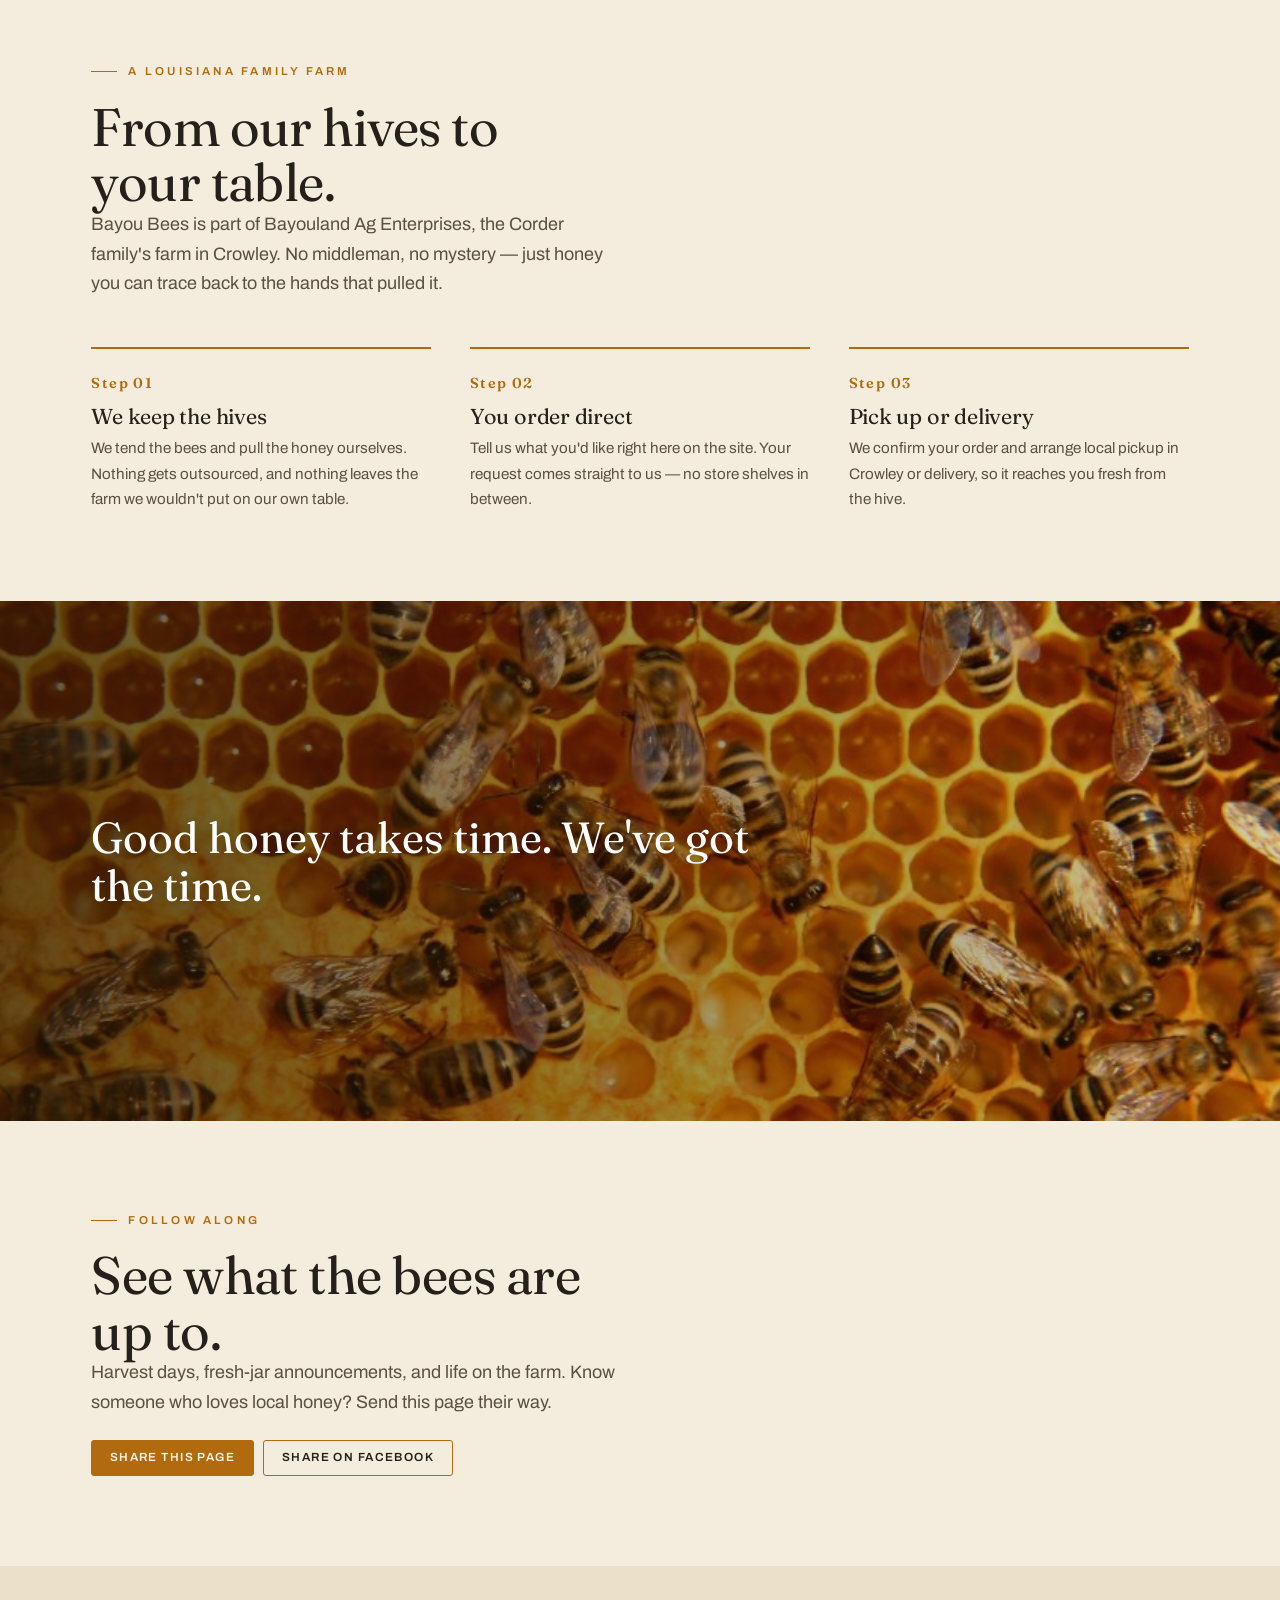
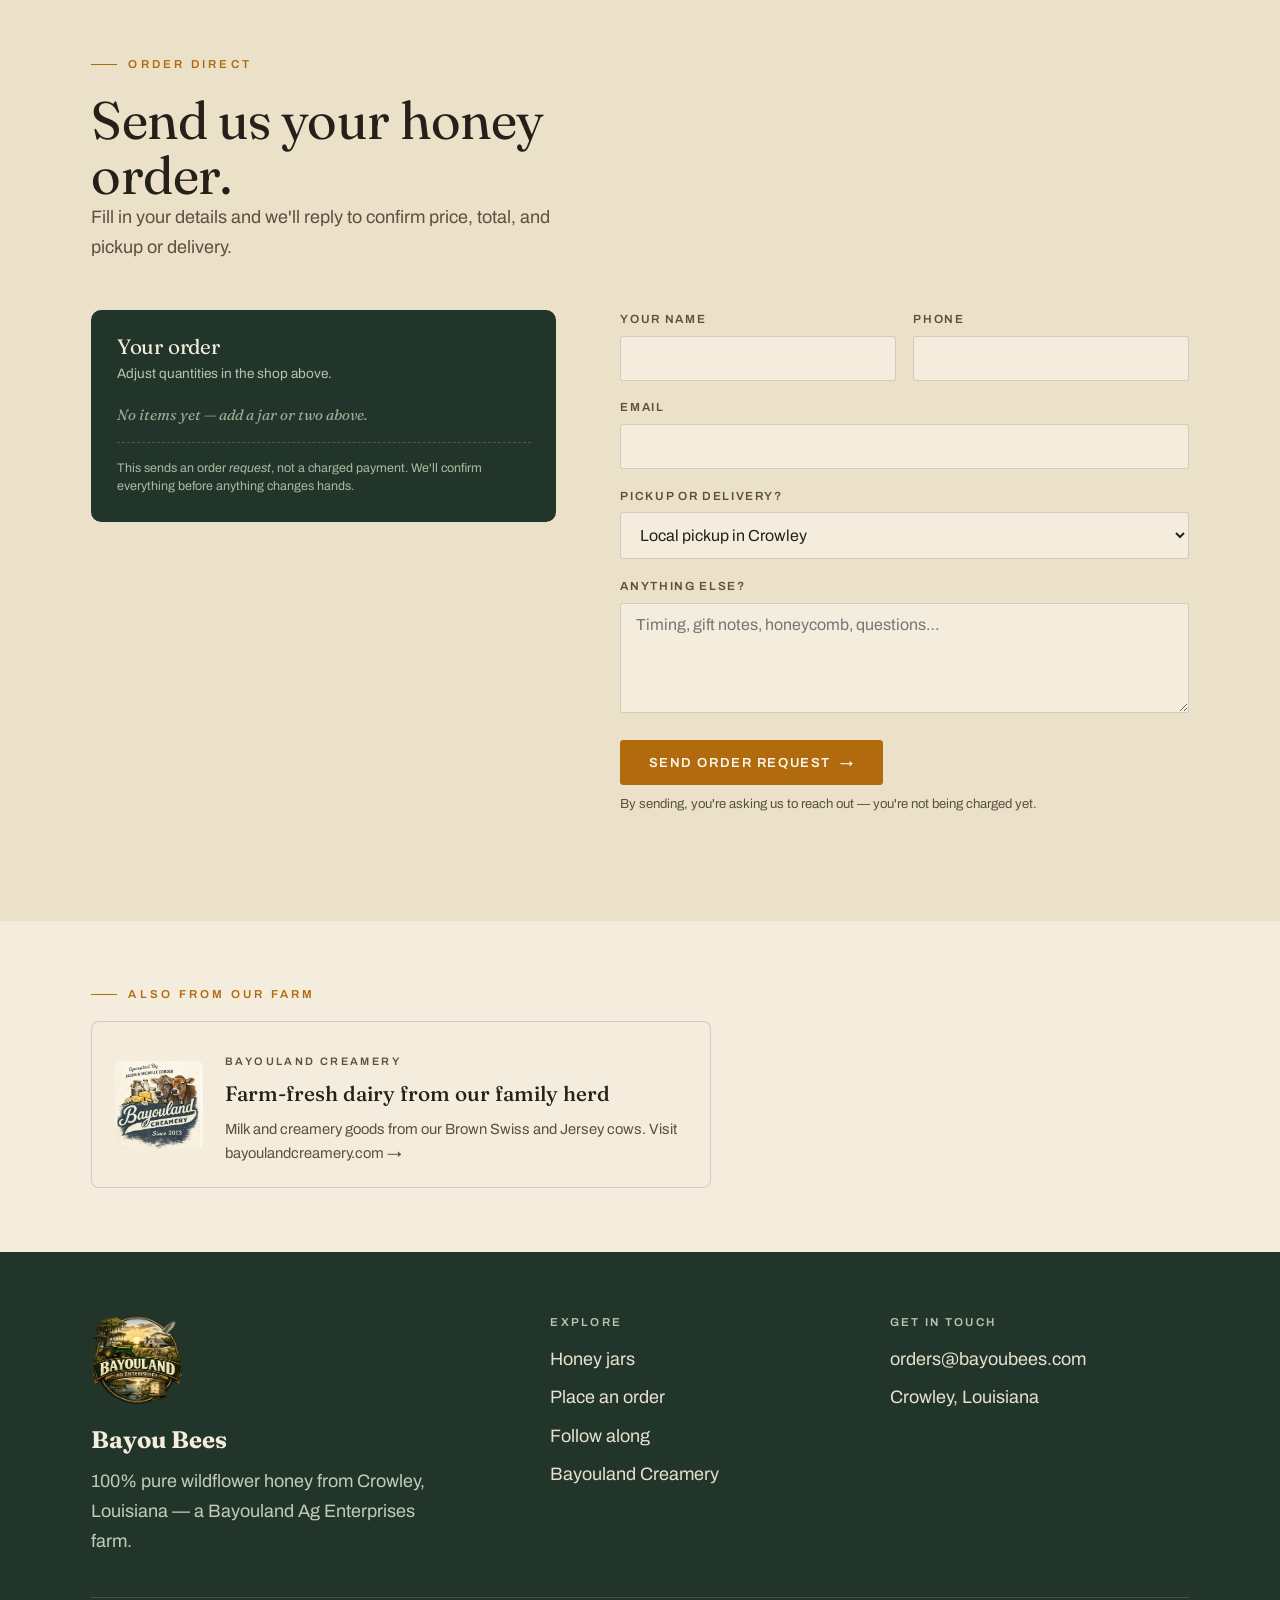
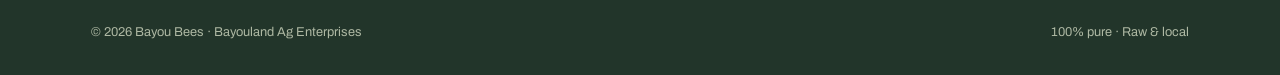
==== commit 7f975e7f: "Switch creamery domain to bayoulandcreamery.com Co-Authored-By: Claude Opus 5.5 <noreply@anthropic.c" ====
--- a/index.html
+++ b/index.html
@@ -321,12 +321,12 @@
   <section class="section section--tight">
     <div class="wrap">
       <p class="eyebrow">Also from our farm</p>
-      <a class="sister" href="https://bayoulanddairy.com">
+      <a class="sister" href="https://bayoulandcreamery.com">
         <img src="assets/sister-creamery.jpg" alt="Bayouland Creamery logo" />
         <div>
           <small>Bayouland Creamery</small>
           <b>Farm-fresh dairy from our family herd</b>
-          <p>Milk and creamery goods from our Brown Swiss and Jersey cows. Visit bayoulanddairy.com →</p>
+          <p>Milk and creamery goods from our Brown Swiss and Jersey cows. Visit bayoulandcreamery.com →</p>
         </div>
       </a>
     </div>
@@ -348,7 +348,7 @@
           <li><a href="#shop">Honey jars</a></li>
           <li><a href="#order">Place an order</a></li>
           <li><a href="#follow">Follow along</a></li>
-          <li><a href="https://bayoulanddairy.com">Bayouland Creamery</a></li>
+          <li><a href="https://bayoulandcreamery.com">Bayouland Creamery</a></li>
         </ul>
       </div>
       <div>
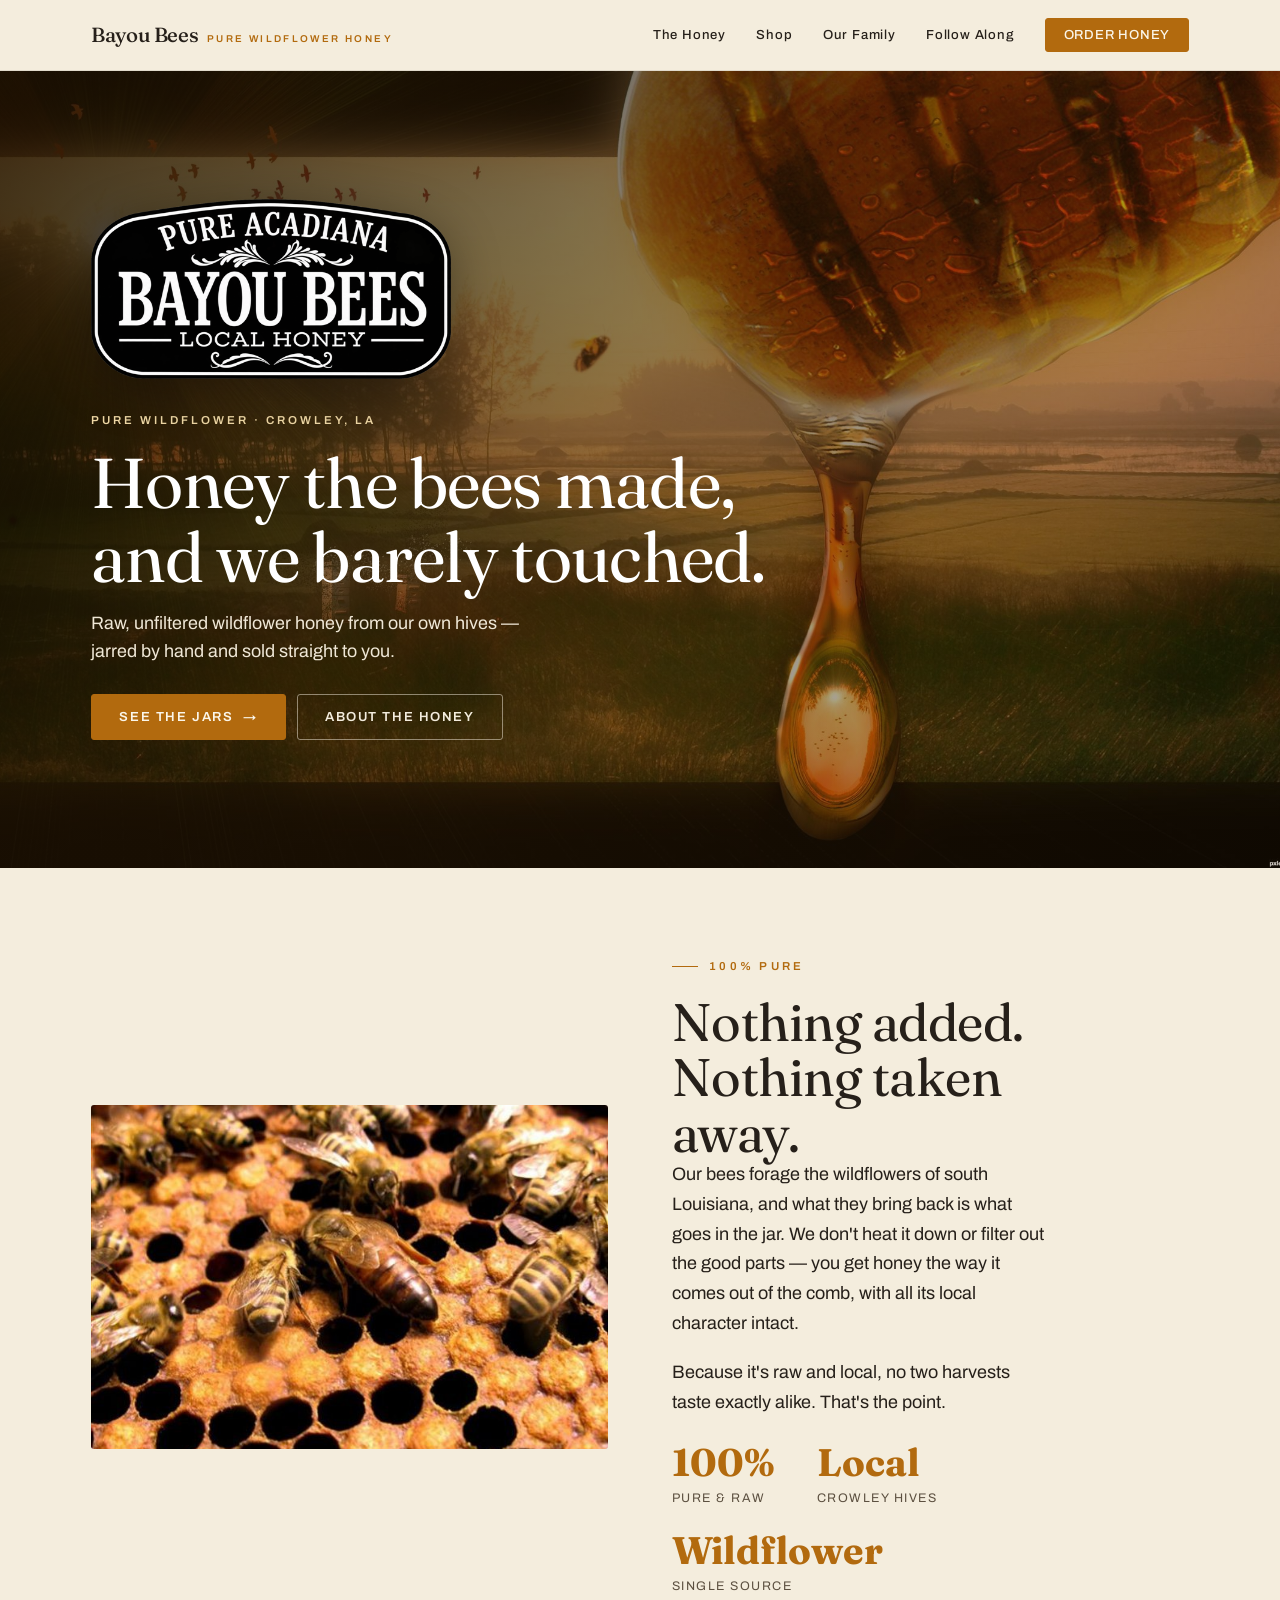
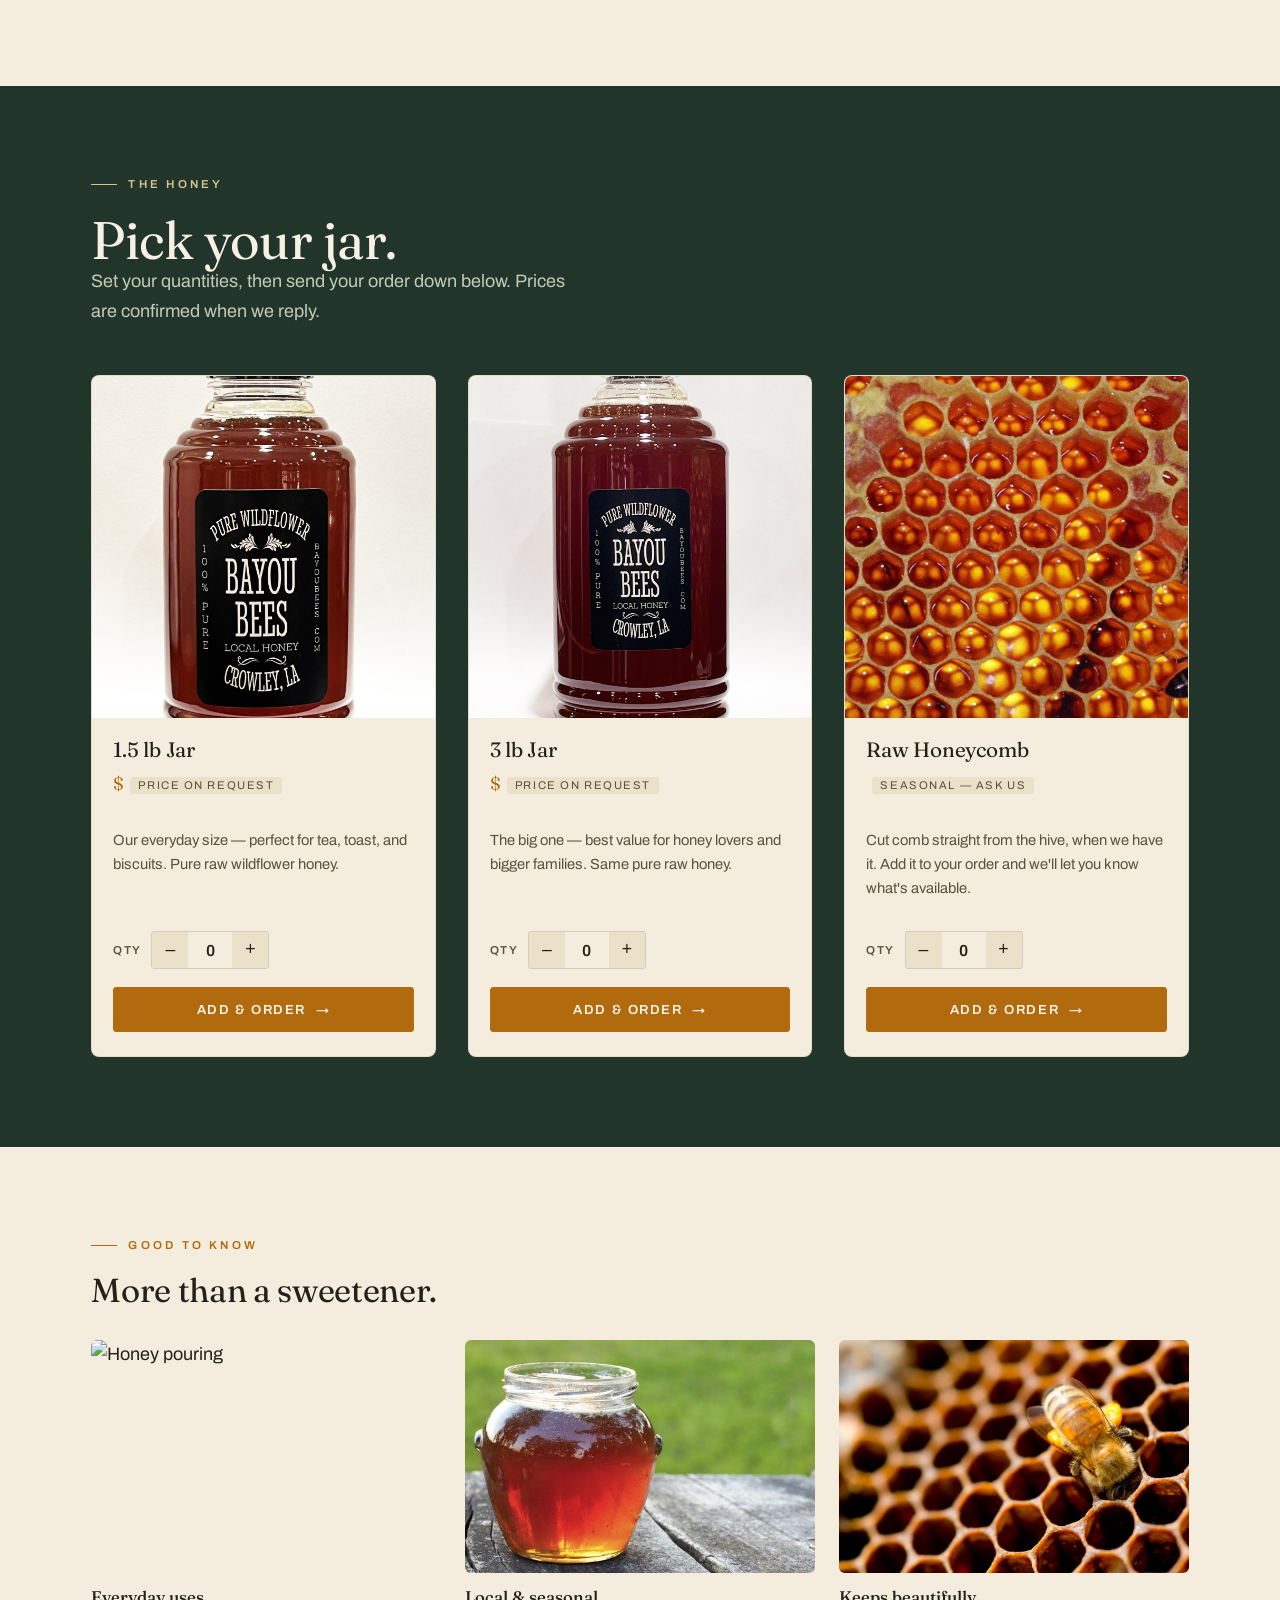
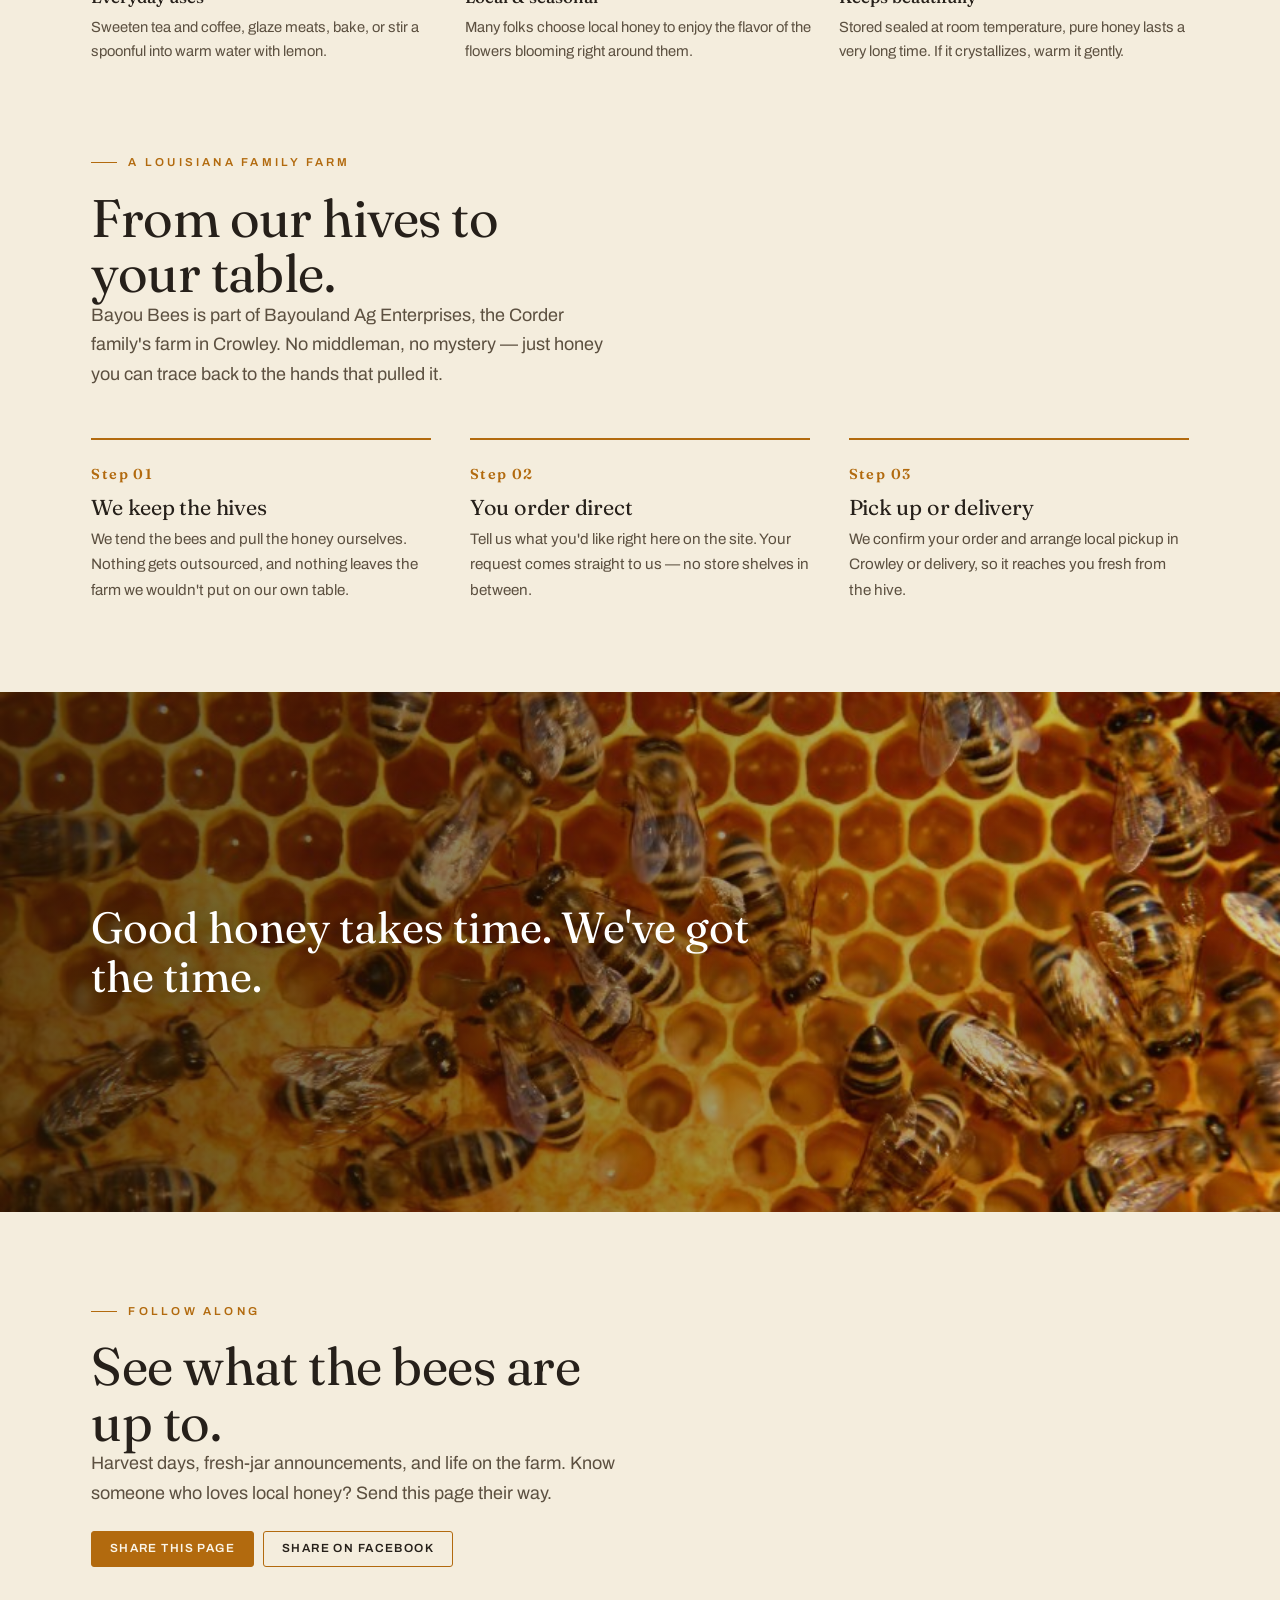
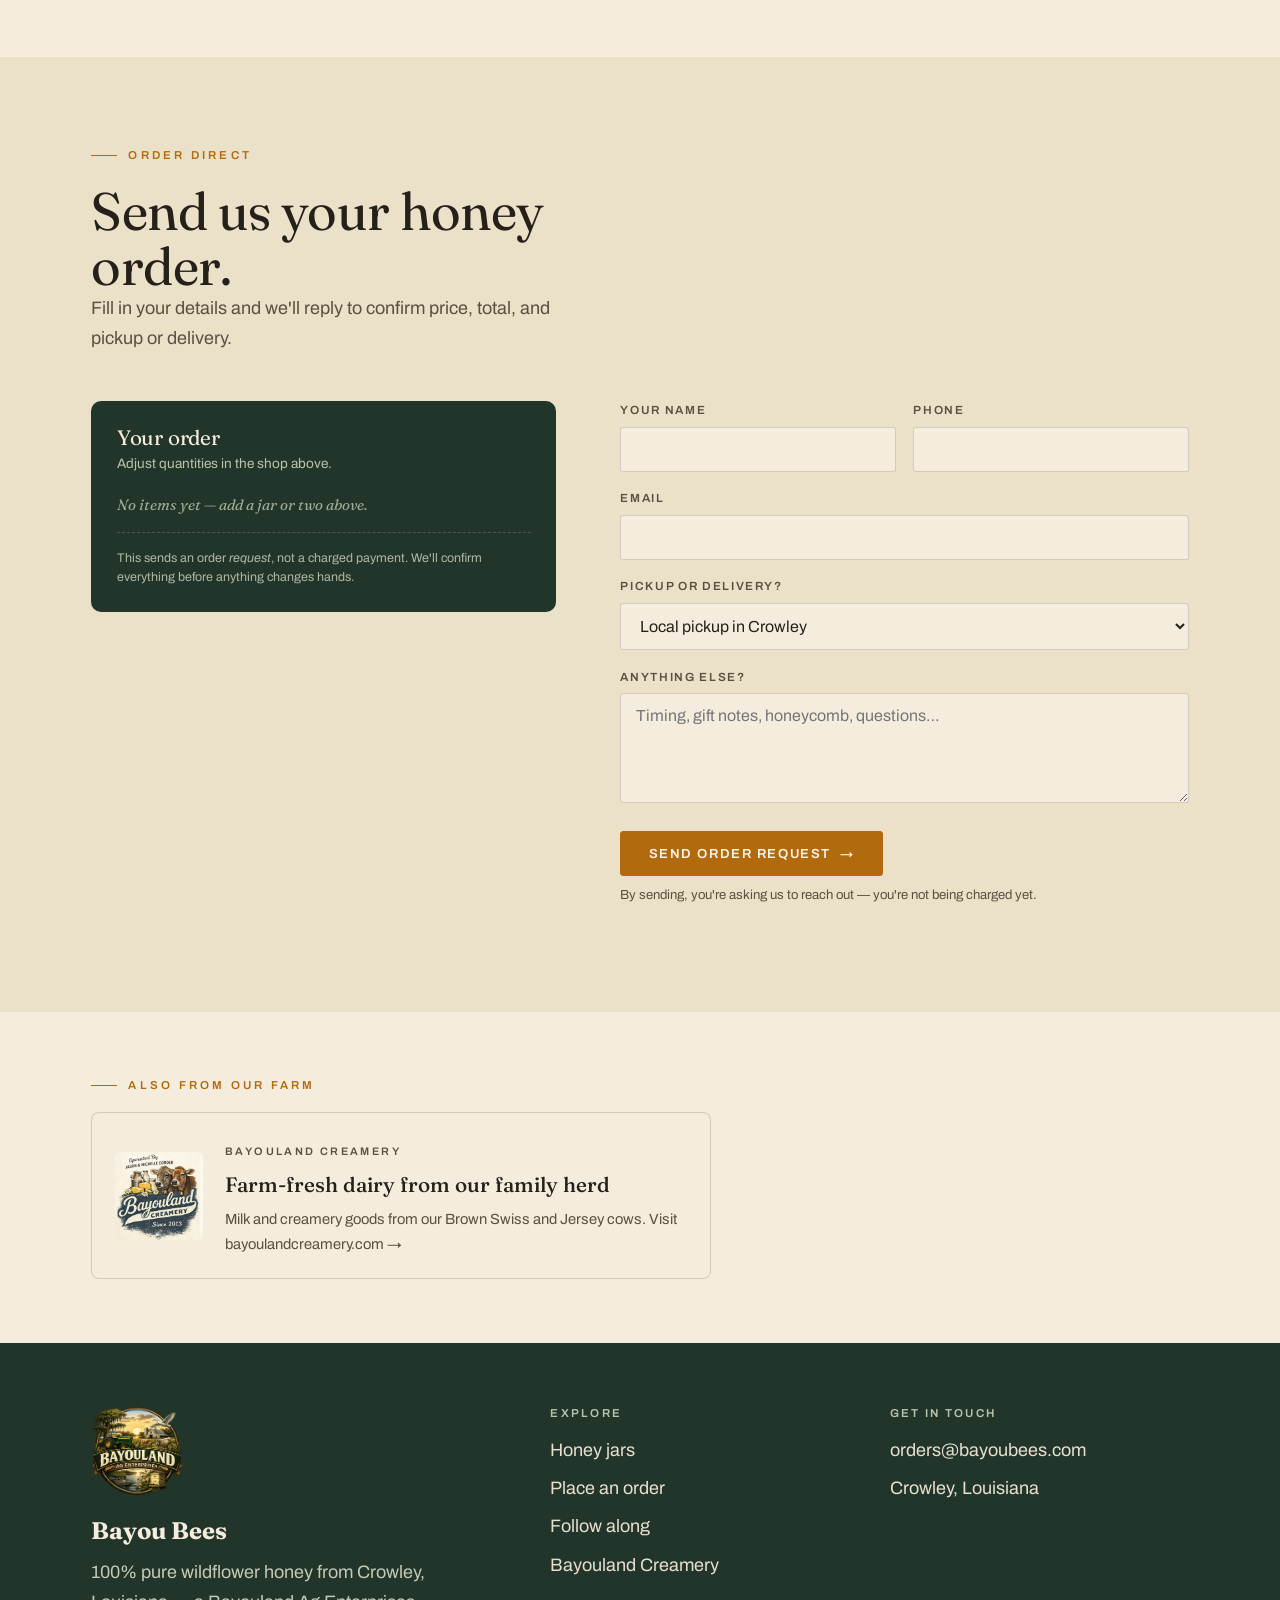
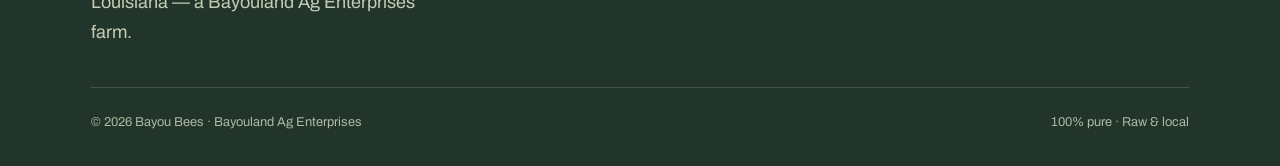
==== commit a7143dd4: "Use new Bayou Bees 'Pure Acadiana' logo Co-Authored-By: Claude Opus 5.5 <noreply@anthropic.com> Clau" ====
--- a/index.html
+++ b/index.html
@@ -17,7 +17,7 @@
 <meta property="og:image" content="https://bayoubees.com/assets/og-image.jpg" />
 <meta property="og:image:width" content="1200" />
 <meta property="og:image:height" content="630" />
-<meta property="og:image:alt" content="Bayou Bees honey label over Louisiana fields at sunrise" />
+<meta property="og:image:alt" content="Bayou Bees — Pure Acadiana Local Honey logo over Louisiana fields at sunrise" />
 <meta property="og:locale" content="en_US" />
 <meta name="twitter:card" content="summary_large_image" />
 <meta name="twitter:title" content="Bayou Bees — Pure Wildflower Honey from Crowley, LA" />
@@ -39,7 +39,7 @@
   "name": "Bayou Bees",
   "description": "100% pure raw wildflower honey from our own hives in Crowley, Louisiana.",
   "url": "https://bayoubees.com/",
-  "logo": "https://bayoubees.com/assets/logo-bayoubees.jpg",
+  "logo": "https://bayoubees.com/assets/logo-bayoubees-web.png",
   "image": "https://bayoubees.com/assets/og-image.jpg",
   "email": "orders@bayoubees.com",
   "address": { "@type": "PostalAddress", "addressLocality": "Crowley", "addressRegion": "LA", "addressCountry": "US" },
@@ -71,7 +71,7 @@
     <div class="phero__img"><img src="assets/honey-fields.jpg" alt="A drop of honey over Louisiana fields at sunrise" /></div>
     <div class="phero__scrim"></div>
     <div class="wrap">
-      <img class="phero__logo" src="assets/logo-bayoubees.jpg" alt="Bayou Bees — Pure Wildflower, 100% Pure, Crowley LA" />
+      <img class="phero__logo phero__logo--wide" src="assets/logo-bayoubees-web.png" alt="Bayou Bees — Pure Acadiana Local Honey" />
       <span class="k">Pure wildflower · Crowley, LA</span>
       <h1>Honey the bees made, and we barely touched.</h1>
       <p class="lead">Raw, unfiltered wildflower honey from our own hives — jarred by hand and sold straight to you.</p>
--- a/styles.css
+++ b/styles.css
@@ -332,3 +332,4 @@
 .band .prod h3{ color:var(--ink); }
 .brand b{ white-space:nowrap; }
 @media (max-width: 520px){ .brand .tag{ display:none; } }
+.phero__logo--wide{ width:clamp(220px,30vw,360px); border-radius:0; filter:drop-shadow(0 10px 24px rgba(0,0,0,.35)); }
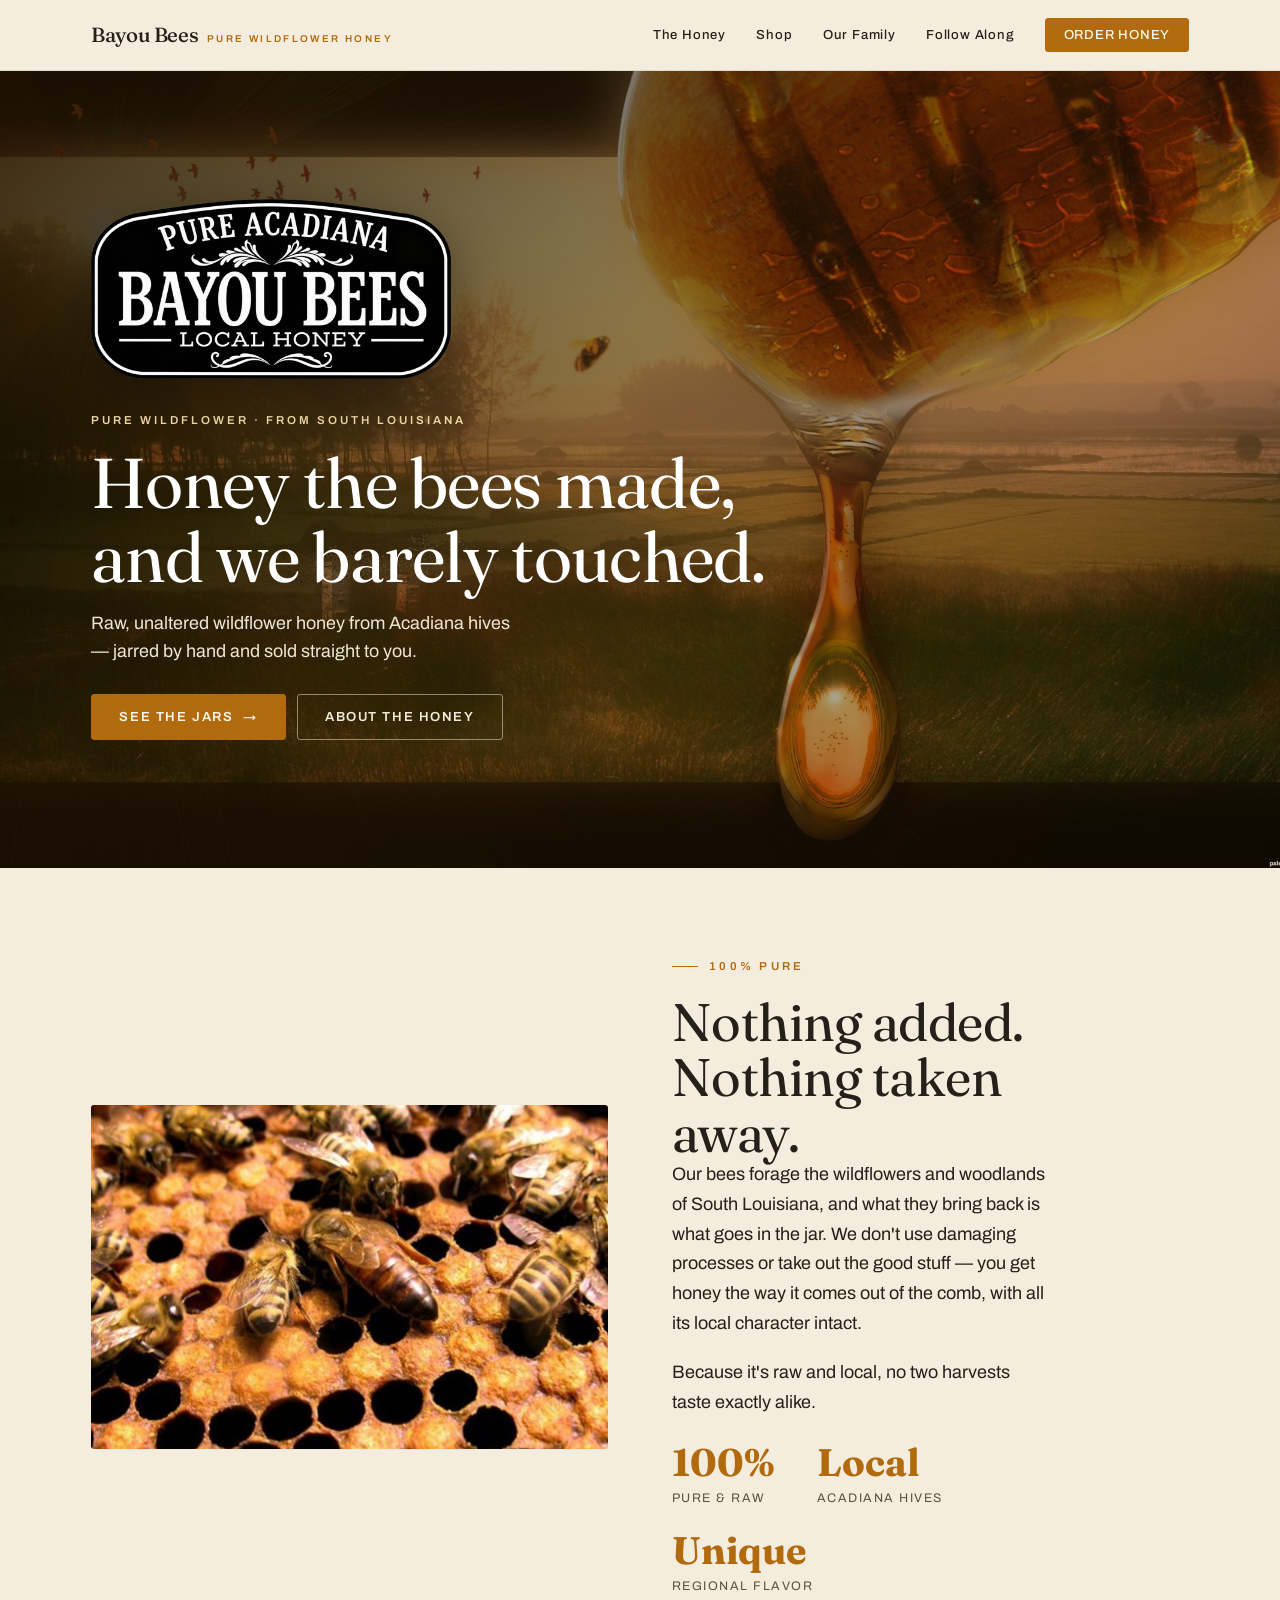
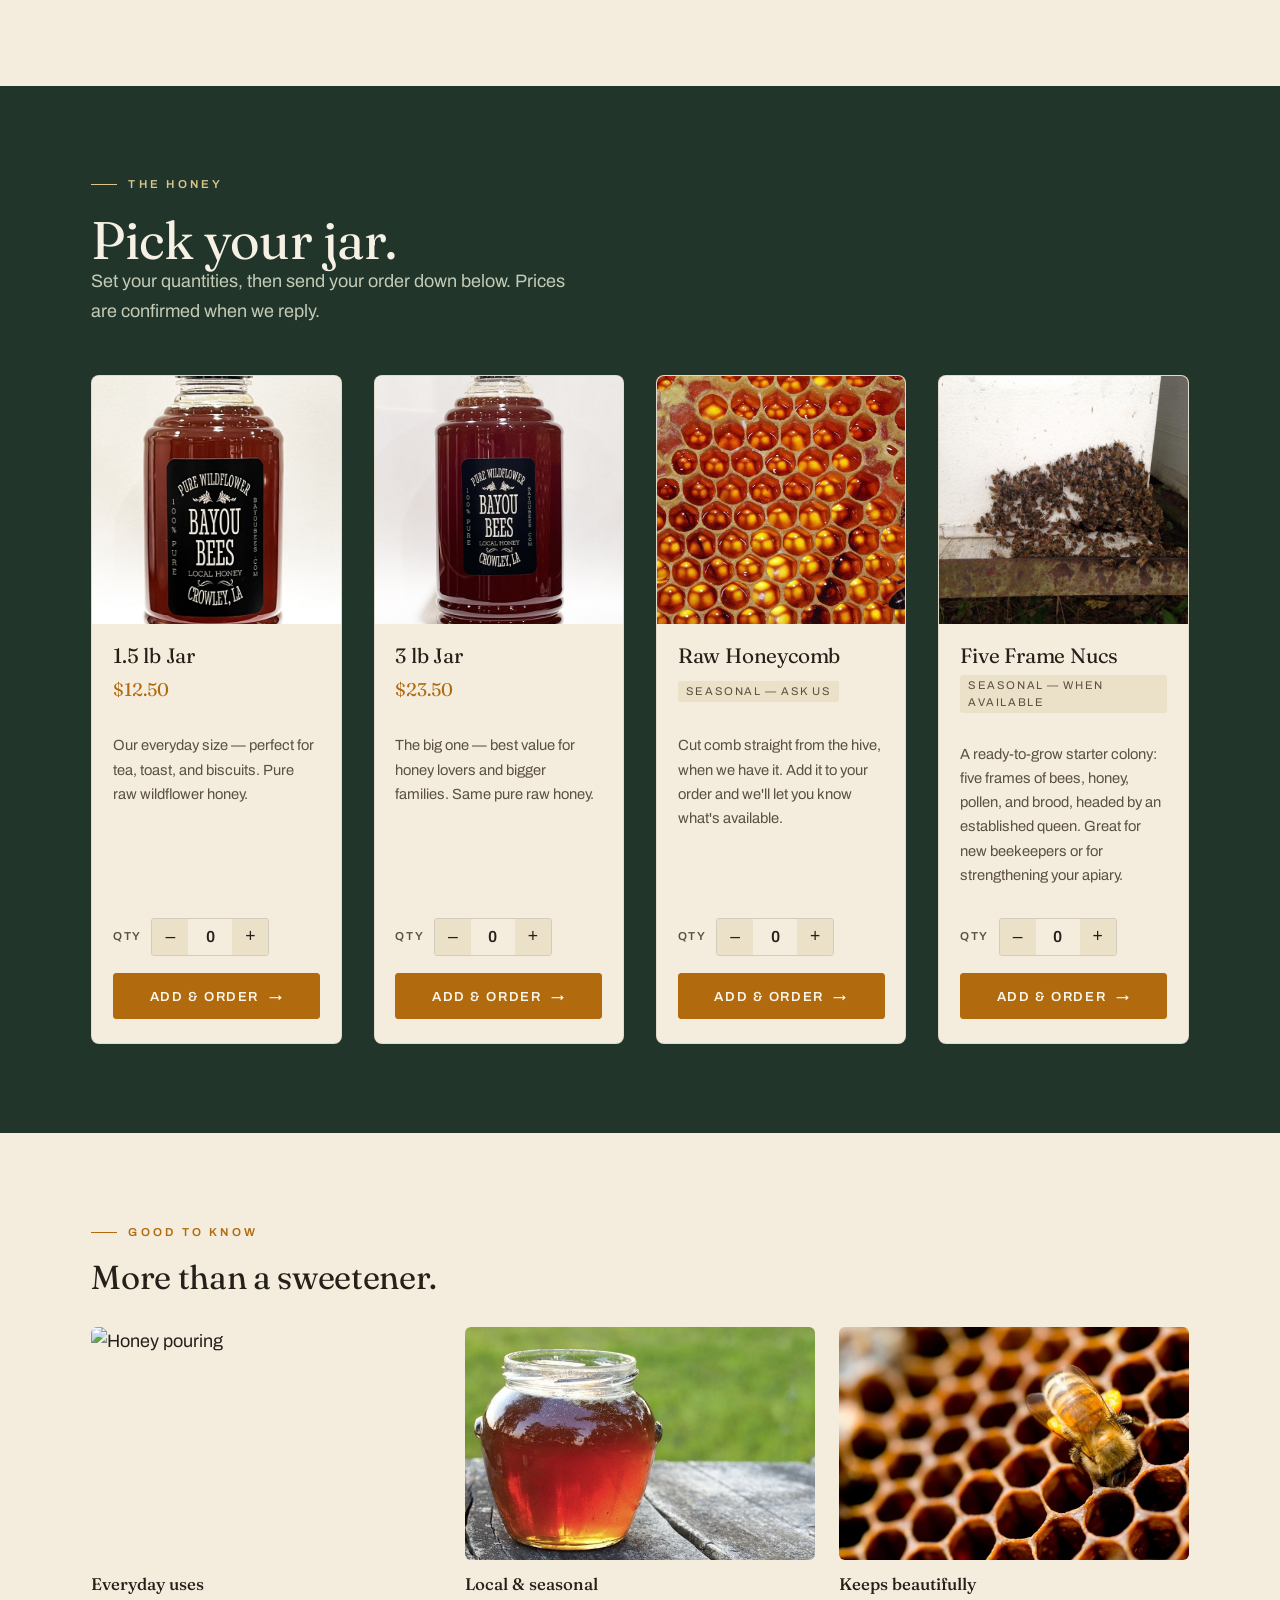
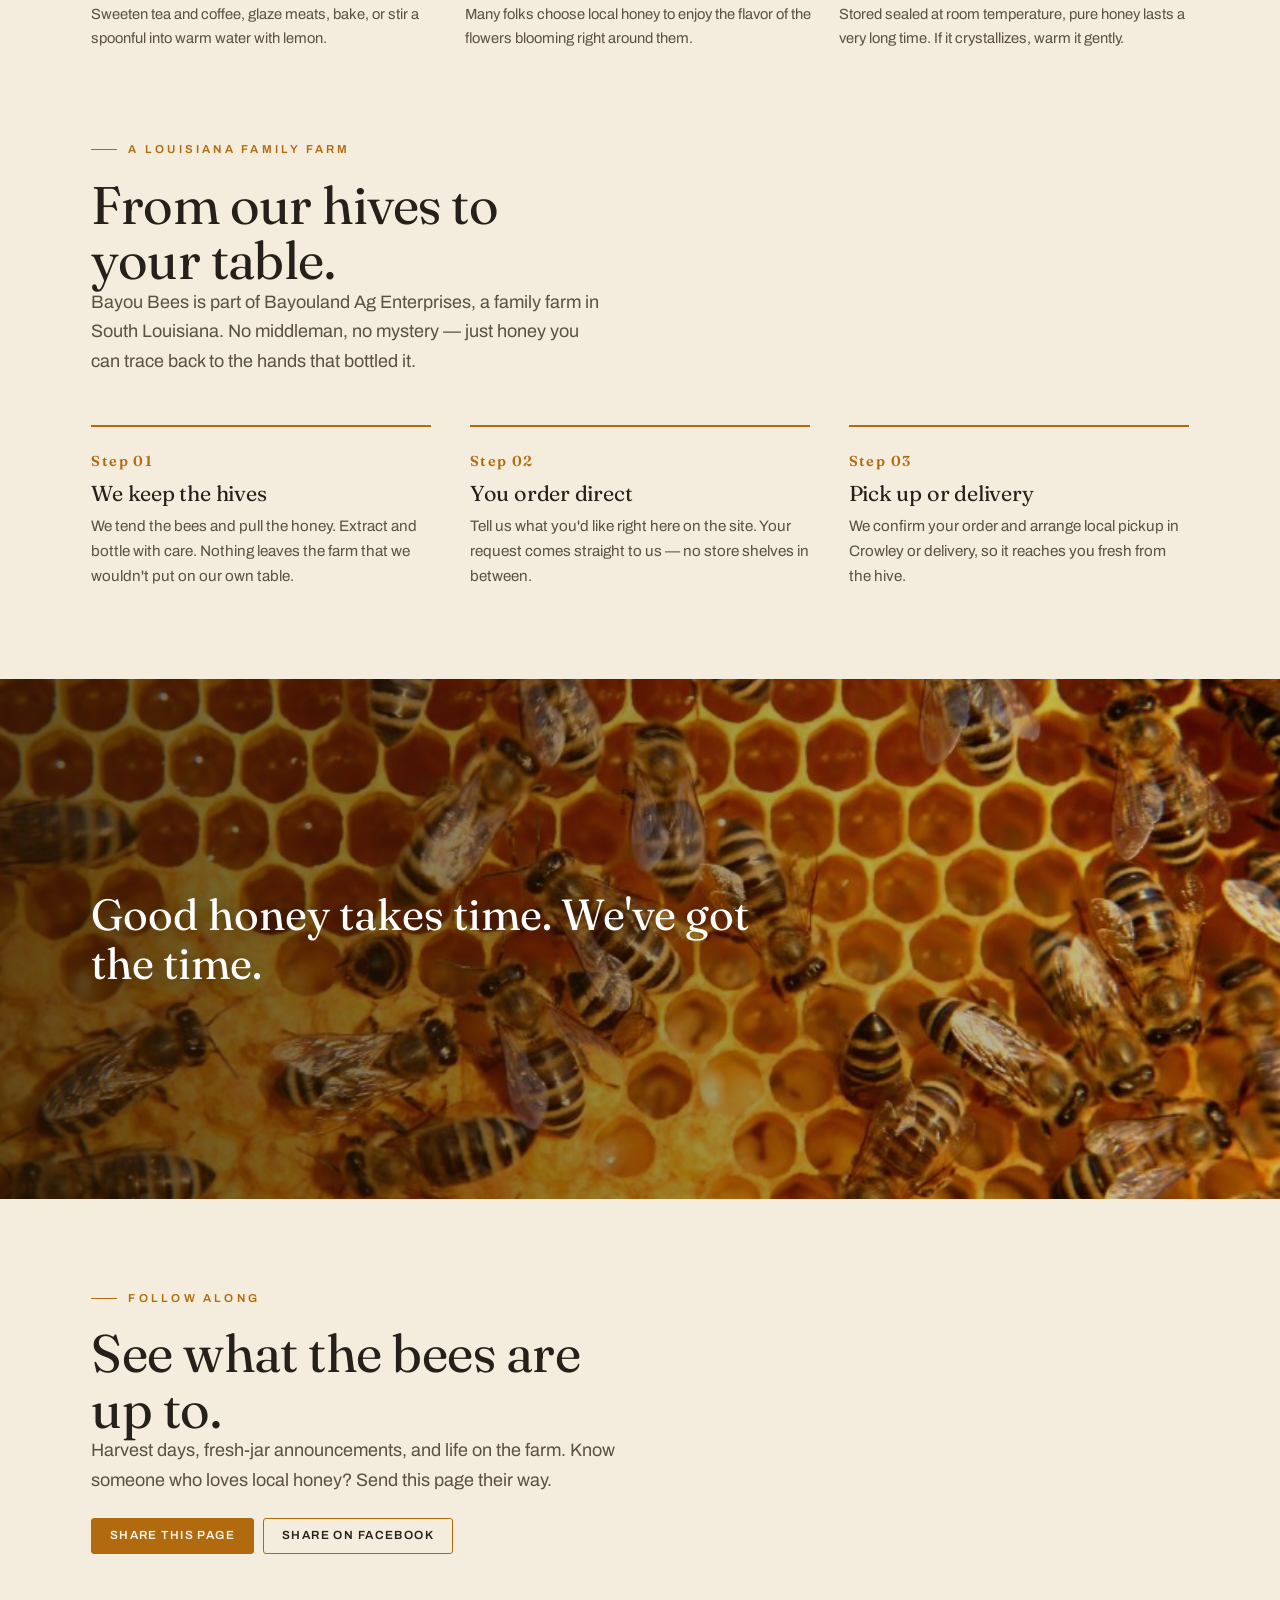
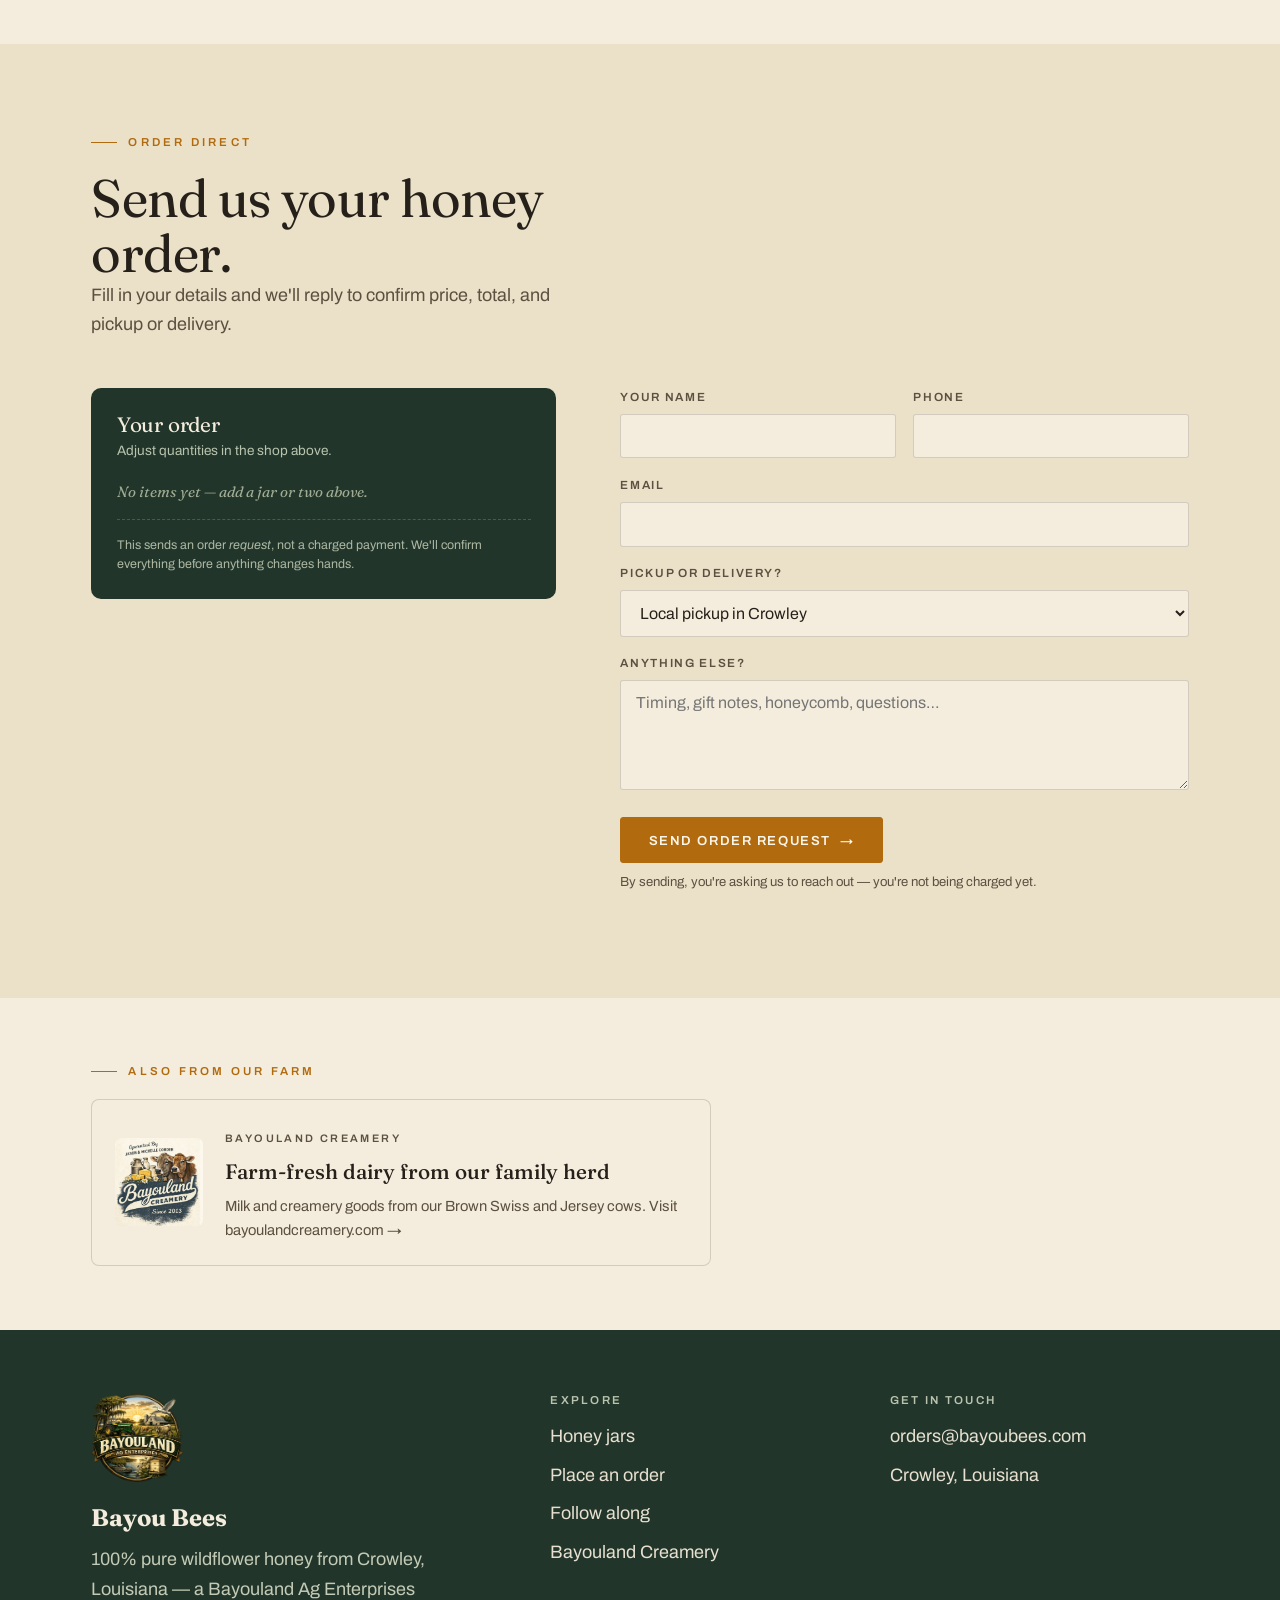
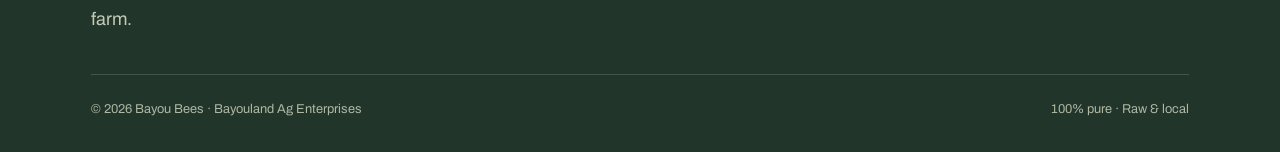
==== commit c7564b62: "Copy edits, jar prices, order total, and Five Frame Nucs - Hero: 'Pure wildflower · From South Louis" ====
--- a/index.html
+++ b/index.html
@@ -12,7 +12,7 @@
 <meta property="og:type" content="website" />
 <meta property="og:site_name" content="Bayou Bees" />
 <meta property="og:title" content="Bayou Bees — Pure Wildflower Honey from Crowley, LA" />
-<meta property="og:description" content="Raw, unfiltered wildflower honey from our own hives — jarred by hand and sold straight to you." />
+<meta property="og:description" content="Raw, unaltered wildflower honey from Acadiana hives — jarred by hand and sold straight to you." />
 <meta property="og:url" content="https://bayoubees.com/" />
 <meta property="og:image" content="https://bayoubees.com/assets/og-image.jpg" />
 <meta property="og:image:width" content="1200" />
@@ -21,7 +21,7 @@
 <meta property="og:locale" content="en_US" />
 <meta name="twitter:card" content="summary_large_image" />
 <meta name="twitter:title" content="Bayou Bees — Pure Wildflower Honey from Crowley, LA" />
-<meta name="twitter:description" content="Raw, unfiltered wildflower honey from our own hives — sold straight to you." />
+<meta name="twitter:description" content="Raw, unaltered wildflower honey from Acadiana hives — sold straight to you." />
 <meta name="twitter:image" content="https://bayoubees.com/assets/og-image.jpg" />
 
 <link rel="icon" type="image/png" href="assets/favicon-48.png" />
@@ -72,9 +72,9 @@
     <div class="phero__scrim"></div>
     <div class="wrap">
       <img class="phero__logo phero__logo--wide" src="assets/logo-bayoubees-web.png" alt="Bayou Bees — Pure Acadiana Local Honey" />
-      <span class="k">Pure wildflower · Crowley, LA</span>
+      <span class="k">Pure wildflower · From South Louisiana</span>
       <h1>Honey the bees made, and we barely touched.</h1>
-      <p class="lead">Raw, unfiltered wildflower honey from our own hives — jarred by hand and sold straight to you.</p>
+      <p class="lead">Raw, unaltered wildflower honey from Acadiana hives — jarred by hand and sold straight to you.</p>
       <div class="cta-row">
         <a class="btn btn--on-dark" href="#shop">See the jars <span class="arw" aria-hidden="true">→</span></a>
         <a class="btn btn--ghost btn--on-dark" href="#about">About the honey</a>
@@ -92,12 +92,12 @@
         <div class="split__body reveal">
           <p class="eyebrow">100% Pure</p>
           <h2 class="h-lg">Nothing added. Nothing taken away.</h2>
-          <p>Our bees forage the wildflowers of south Louisiana, and what they bring back is what goes in the jar. We don't heat it down or filter out the good parts — you get honey the way it comes out of the comb, with all its local character intact.</p>
-          <p>Because it's raw and local, no two harvests taste exactly alike. That's the point.</p>
+          <p>Our bees forage the wildflowers and woodlands of South Louisiana, and what they bring back is what goes in the jar. We don't use damaging processes or take out the good stuff — you get honey the way it comes out of the comb, with all its local character intact.</p>
+          <p>Because it's raw and local, no two harvests taste exactly alike.</p>
           <div class="facts" style="margin-top:1.6rem">
             <div class="fact"><b>100%</b><span>Pure &amp; raw</span></div>
-            <div class="fact"><b>Local</b><span>Crowley hives</span></div>
-            <div class="fact"><b>Wildflower</b><span>Single source</span></div>
+            <div class="fact"><b>Local</b><span>Acadiana hives</span></div>
+            <div class="fact"><b>Unique</b><span>Regional flavor</span></div>
           </div>
         </div>
       </div>
@@ -118,9 +118,9 @@
           <div class="prod__img"><img src="assets/product-honey-1-5lb.jpg" alt="1.5 pound jar of Bayou Bees wildflower honey" /></div>
           <div class="prod__body">
             <h3>1.5 lb Jar</h3>
-            <p class="price">$<span class="ph">price on request</span></p>
+            <p class="price">$12.50</p>
             <p class="desc">Our everyday size — perfect for tea, toast, and biscuits. Pure raw wildflower honey.</p>
-            <div class="qty" data-product="honey-1_5" data-name="1.5 lb Honey Jar" data-unit="1.5 lb">
+            <div class="qty" data-product="honey-1_5" data-name="1.5 lb Honey Jar" data-unit="1.5 lb" data-price="12.50">
               <label>Qty</label>
               <span class="stepper">
                 <button type="button" data-act="minus" aria-label="Decrease quantity">–</button>
@@ -136,9 +136,9 @@
           <div class="prod__img"><img src="assets/product-honey-3lb.jpg" alt="3 pound jar of Bayou Bees wildflower honey" /></div>
           <div class="prod__body">
             <h3>3 lb Jar</h3>
-            <p class="price">$<span class="ph">price on request</span></p>
+            <p class="price">$23.50</p>
             <p class="desc">The big one — best value for honey lovers and bigger families. Same pure raw honey.</p>
-            <div class="qty" data-product="honey-3" data-name="3 lb Honey Jar" data-unit="3 lb">
+            <div class="qty" data-product="honey-3" data-name="3 lb Honey Jar" data-unit="3 lb" data-price="23.50">
               <label>Qty</label>
               <span class="stepper">
                 <button type="button" data-act="minus" aria-label="Decrease quantity">–</button>
@@ -168,6 +168,24 @@
           </div>
         </article>
 
+        <article class="prod prod--photo reveal">
+          <div class="prod__img"><img src="assets/product-nuc.jpg" alt="Honeybees clustered at the entrance of one of our hives" /></div>
+          <div class="prod__body">
+            <h3>Five Frame Nucs</h3>
+            <p class="price"><span class="ph">seasonal — when available</span></p>
+            <p class="desc">A ready-to-grow starter colony: five frames of bees, honey, pollen, and brood, headed by an established queen. Great for new beekeepers or for strengthening your apiary.</p>
+            <div class="qty" data-product="nuc-5" data-name="Five Frame Nuc" data-unit="seasonal">
+              <label>Qty</label>
+              <span class="stepper">
+                <button type="button" data-act="minus" aria-label="Decrease quantity">–</button>
+                <input type="number" value="0" min="0" max="99" aria-label="Five frame nuc quantity" />
+                <button type="button" data-act="plus" aria-label="Increase quantity">+</button>
+              </span>
+            </div>
+            <a class="btn" href="#order" data-add="nuc-5" style="margin-top:.6rem; justify-content:center">Add &amp; order <span class="arw" aria-hidden="true">→</span></a>
+          </div>
+        </article>
+
       </div>
     </div>
   </section>
@@ -202,13 +220,13 @@
       <div style="max-width:52ch; margin-bottom:clamp(2rem,4vw,3rem)">
         <p class="eyebrow">A Louisiana family farm</p>
         <h2 class="h-lg">From our hives to your table.</h2>
-        <p class="muted">Bayou Bees is part of Bayouland Ag Enterprises, the Corder family's farm in Crowley. No middleman, no mystery — just honey you can trace back to the hands that pulled it.</p>
+        <p class="muted">Bayou Bees is part of Bayouland Ag Enterprises, a family farm in South Louisiana. No middleman, no mystery — just honey you can trace back to the hands that bottled it.</p>
       </div>
       <div class="steps">
         <div class="step reveal">
           <span class="num">Step 01</span>
           <h3>We keep the hives</h3>
-          <p>We tend the bees and pull the honey ourselves. Nothing gets outsourced, and nothing leaves the farm we wouldn't put on our own table.</p>
+          <p>We tend the bees and pull the honey. Extract and bottle with care. Nothing leaves the farm that we wouldn't put on our own table.</p>
         </div>
         <div class="step reveal">
           <span class="num">Step 02</span>
--- a/styles.css
+++ b/styles.css
@@ -201,7 +201,7 @@
 /* =========================================================================
    PRODUCTS + ORDER
    ========================================================================= */
-.prod-grid{ display:grid; grid-template-columns:repeat(auto-fit,minmax(260px,1fr)); gap:clamp(1.2rem,3vw,2rem); }
+.prod-grid{ display:grid; grid-template-columns:repeat(auto-fit,minmax(230px,1fr)); gap:clamp(1.2rem,3vw,2rem); }
 .prod{
   background:var(--paper); border:1px solid var(--line-soft); border-radius:8px; overflow:hidden;
   display:flex; flex-direction:column; transition:transform .2s ease, box-shadow .2s ease;
@@ -333,3 +333,6 @@
 .brand b{ white-space:nowrap; }
 @media (max-width: 520px){ .brand .tag{ display:none; } }
 .phero__logo--wide{ width:clamp(220px,30vw,360px); border-radius:0; filter:drop-shadow(0 10px 24px rgba(0,0,0,.35)); }
+.summary li .amt{ margin-left:auto; padding-right:.8rem; font-variant-numeric:tabular-nums; white-space:nowrap; }
+.summary li.total{ font-weight:700; border-bottom:0; border-top:1px solid rgba(239,233,217,.35); margin-top:.3rem; padding-top:.7rem; }
+.prod .price .ph{ display:inline-block; line-height:1.5; margin-left:0; }
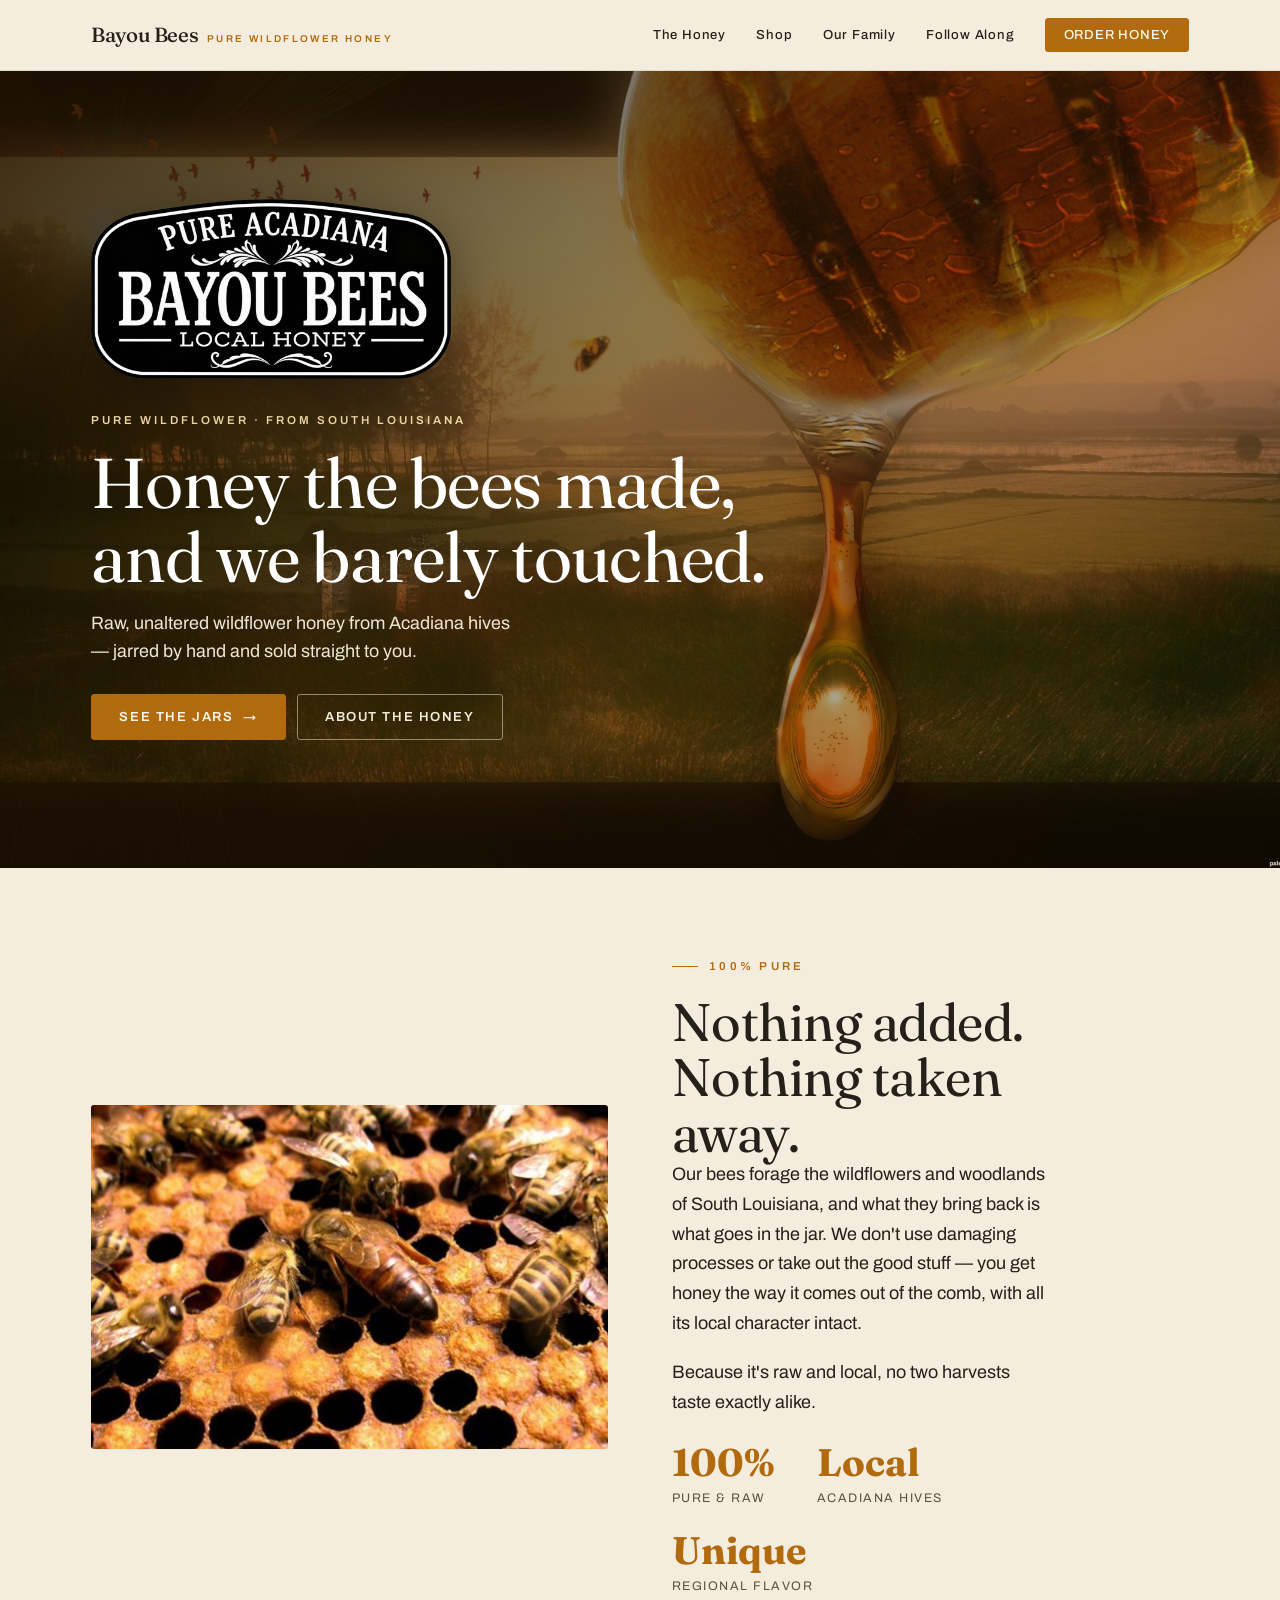
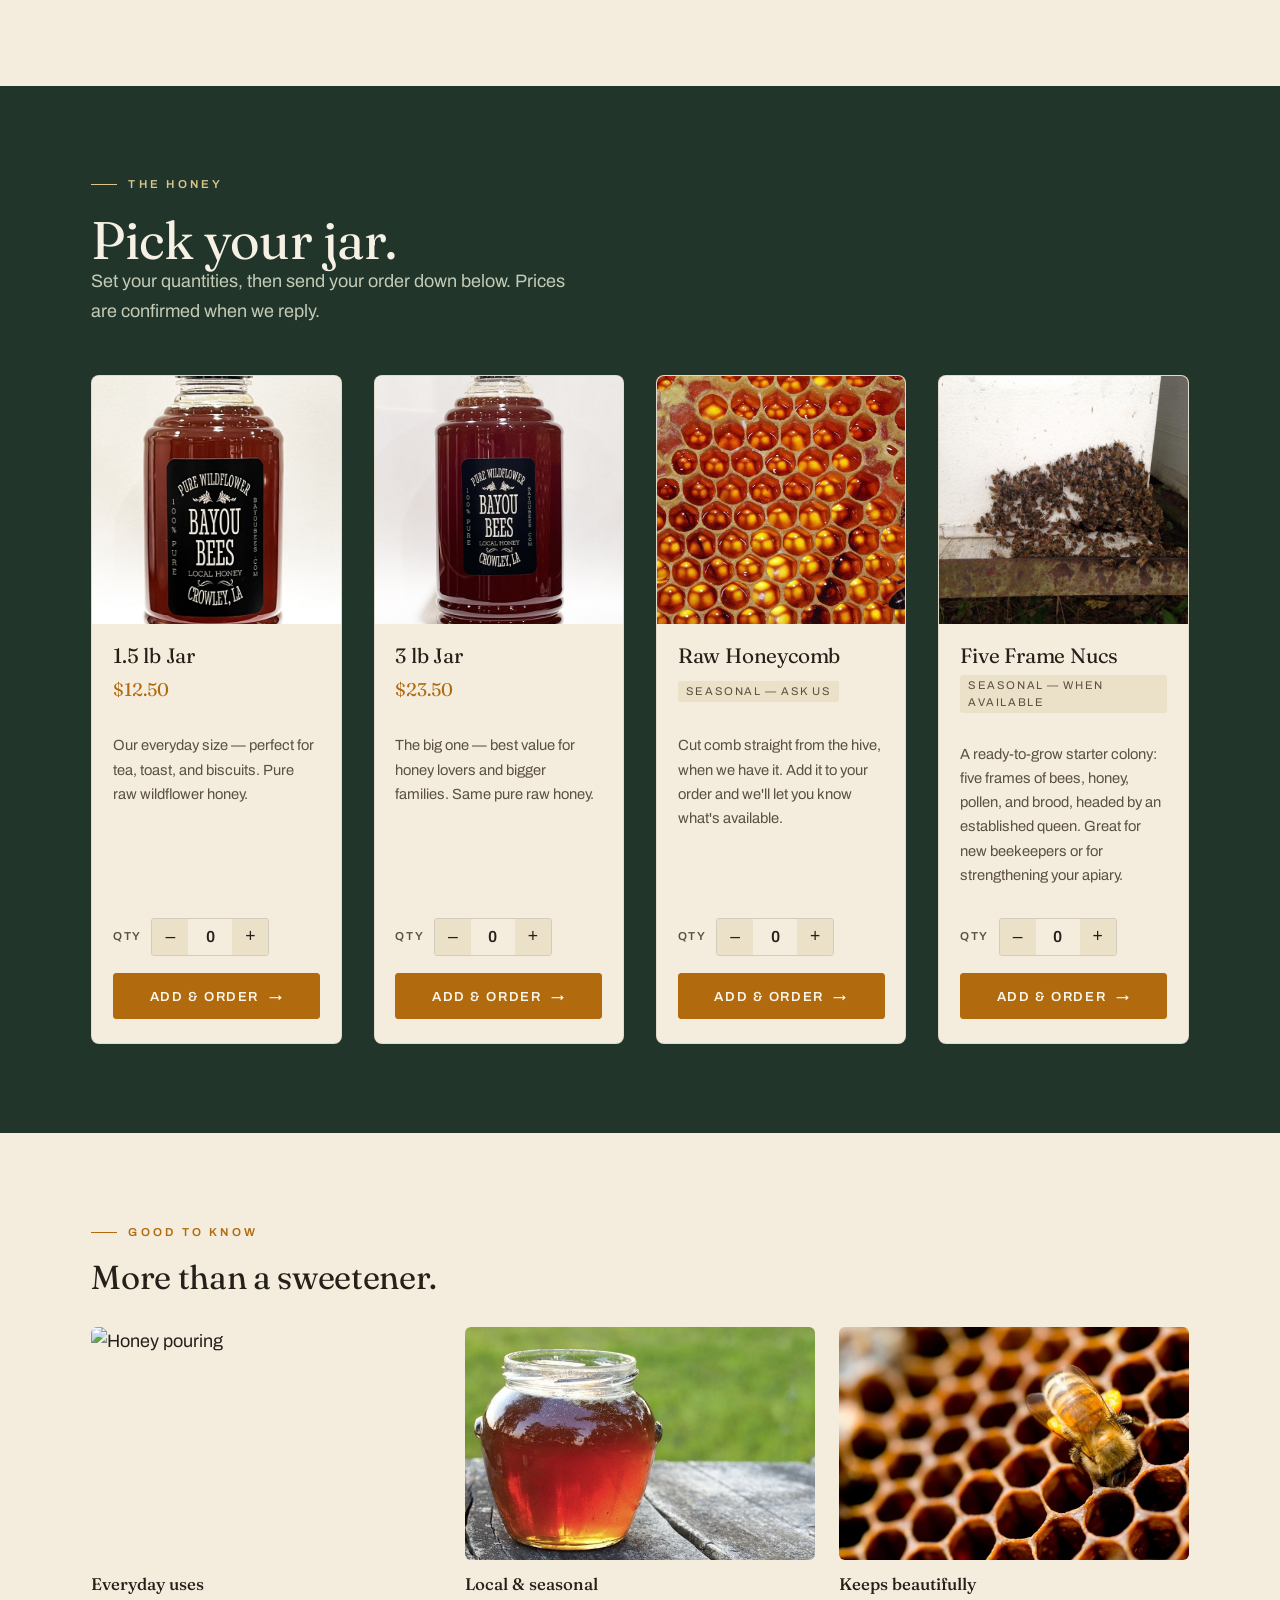
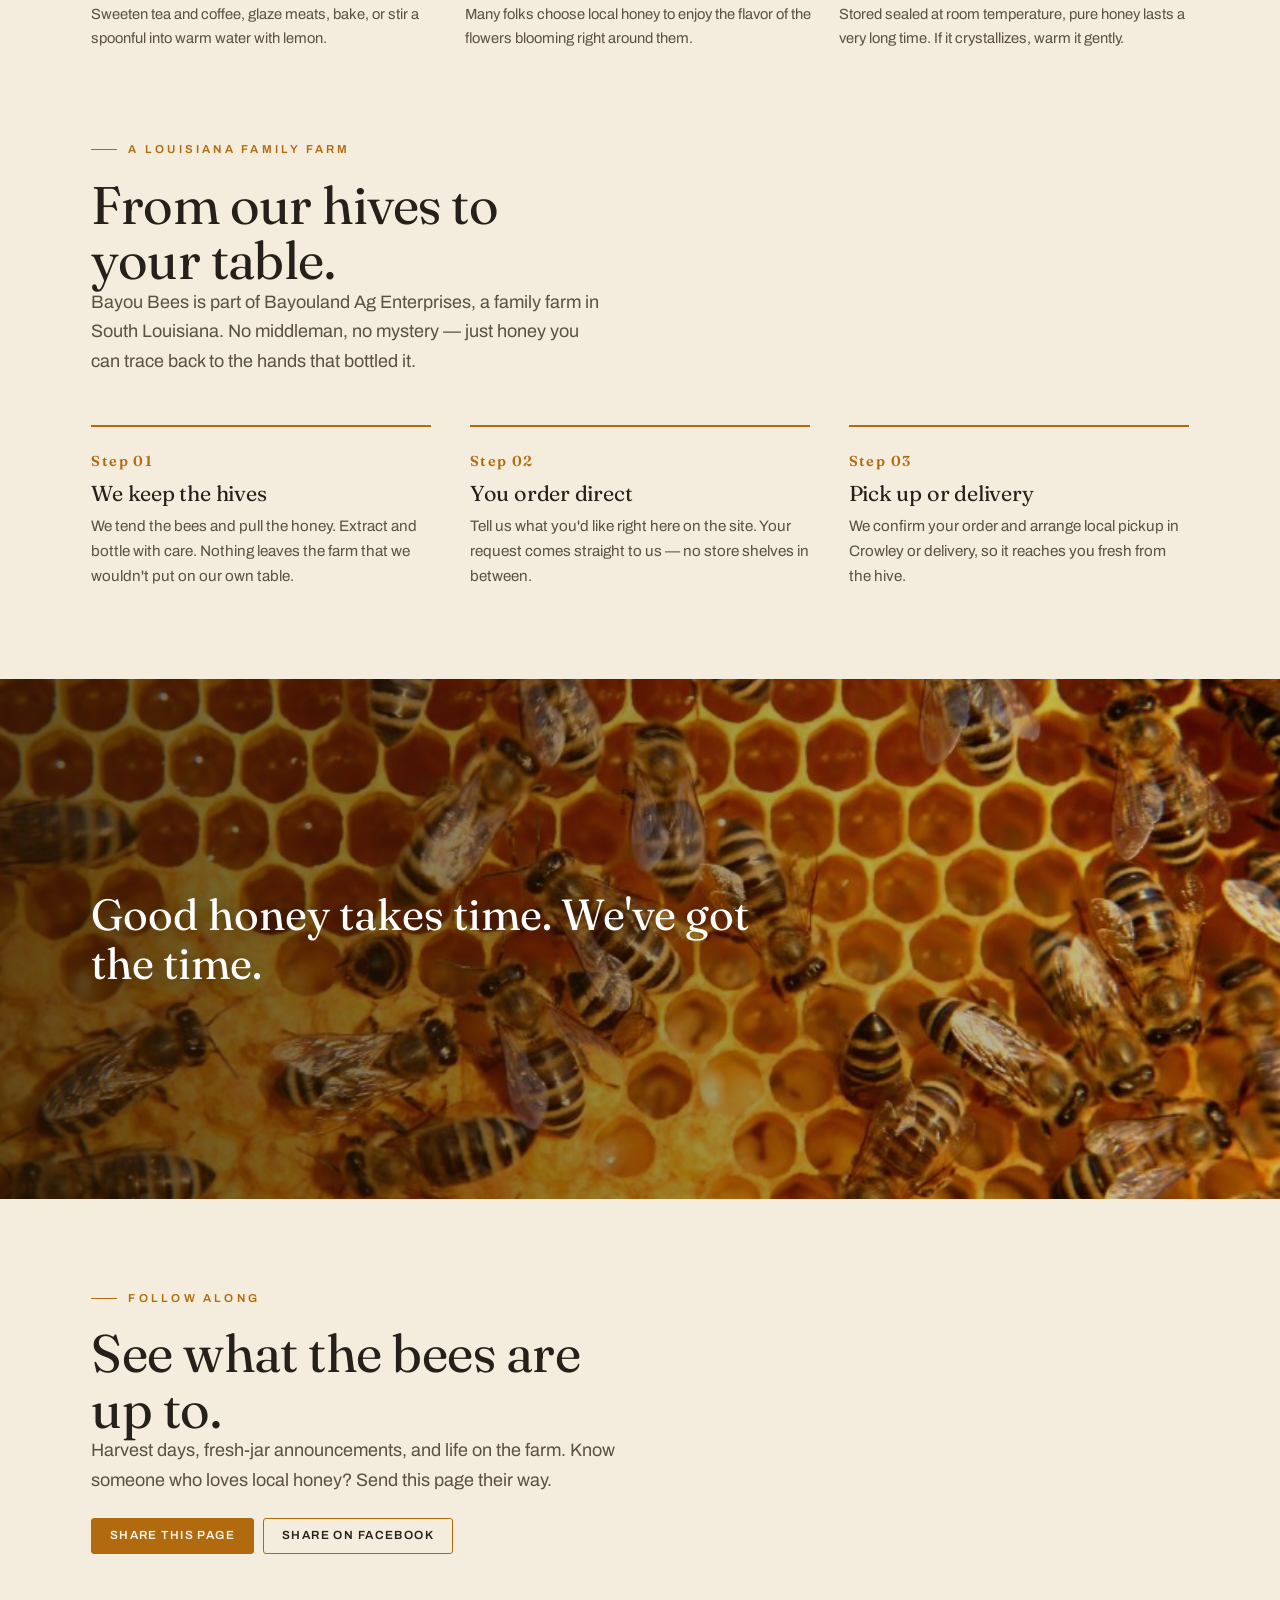
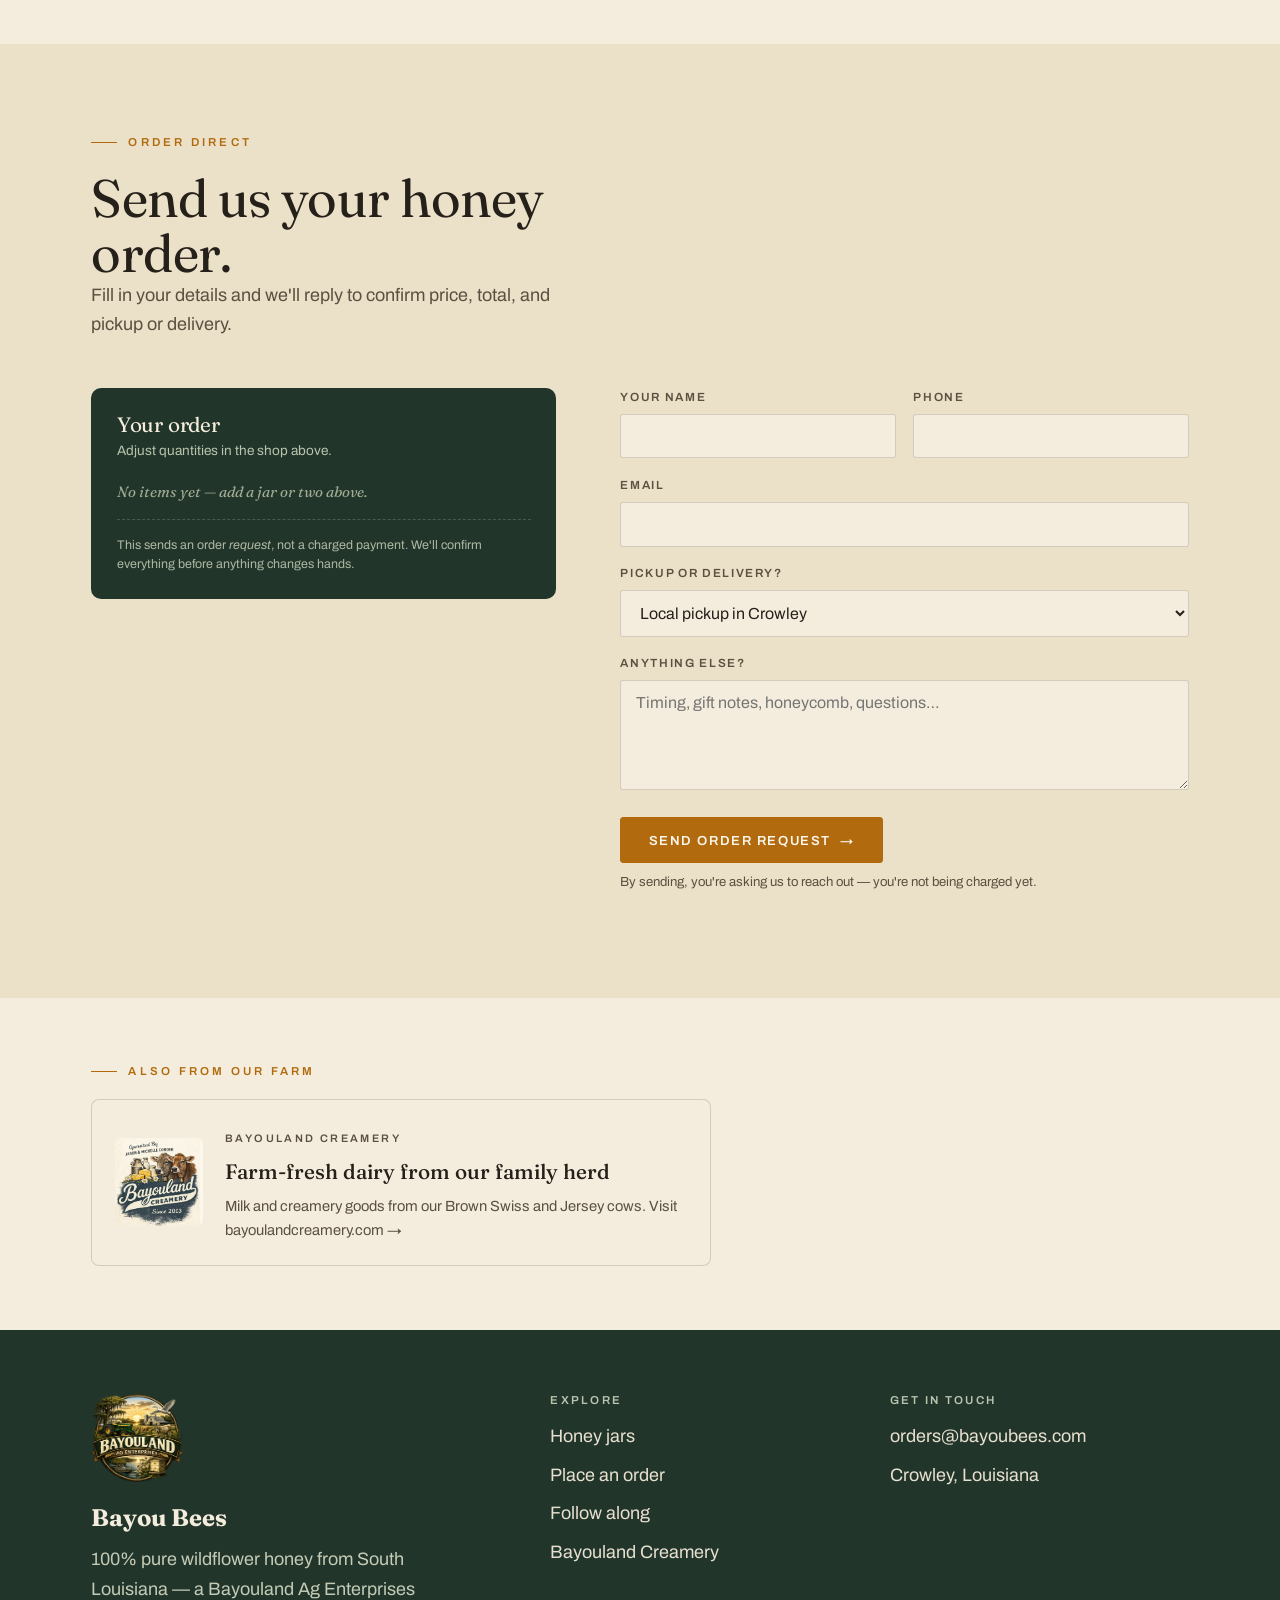
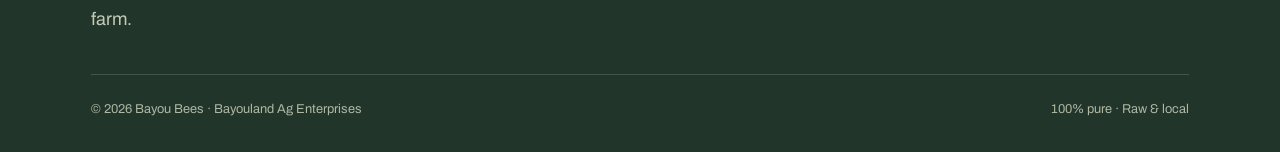
==== commit 9e125c06: "Footer: South Louisiana Co-Authored-By: Claude Opus 5.5 <noreply@anthropic.com> Claude-Session: http" ====
--- a/index.html
+++ b/index.html
@@ -358,7 +358,7 @@
       <div class="fbrand">
         <img class="fbrand__logo" src="assets/logo-bayouland-sm.png" alt="Bayouland Ag Enterprises" />
         <b>Bayou Bees</b>
-        <p style="color:#C3CBB6; max-width:34ch">100% pure wildflower honey from Crowley, Louisiana — a Bayouland Ag Enterprises farm.</p>
+        <p style="color:#C3CBB6; max-width:34ch">100% pure wildflower honey from South Louisiana — a Bayouland Ag Enterprises farm.</p>
       </div>
       <div>
         <h4>Explore</h4>
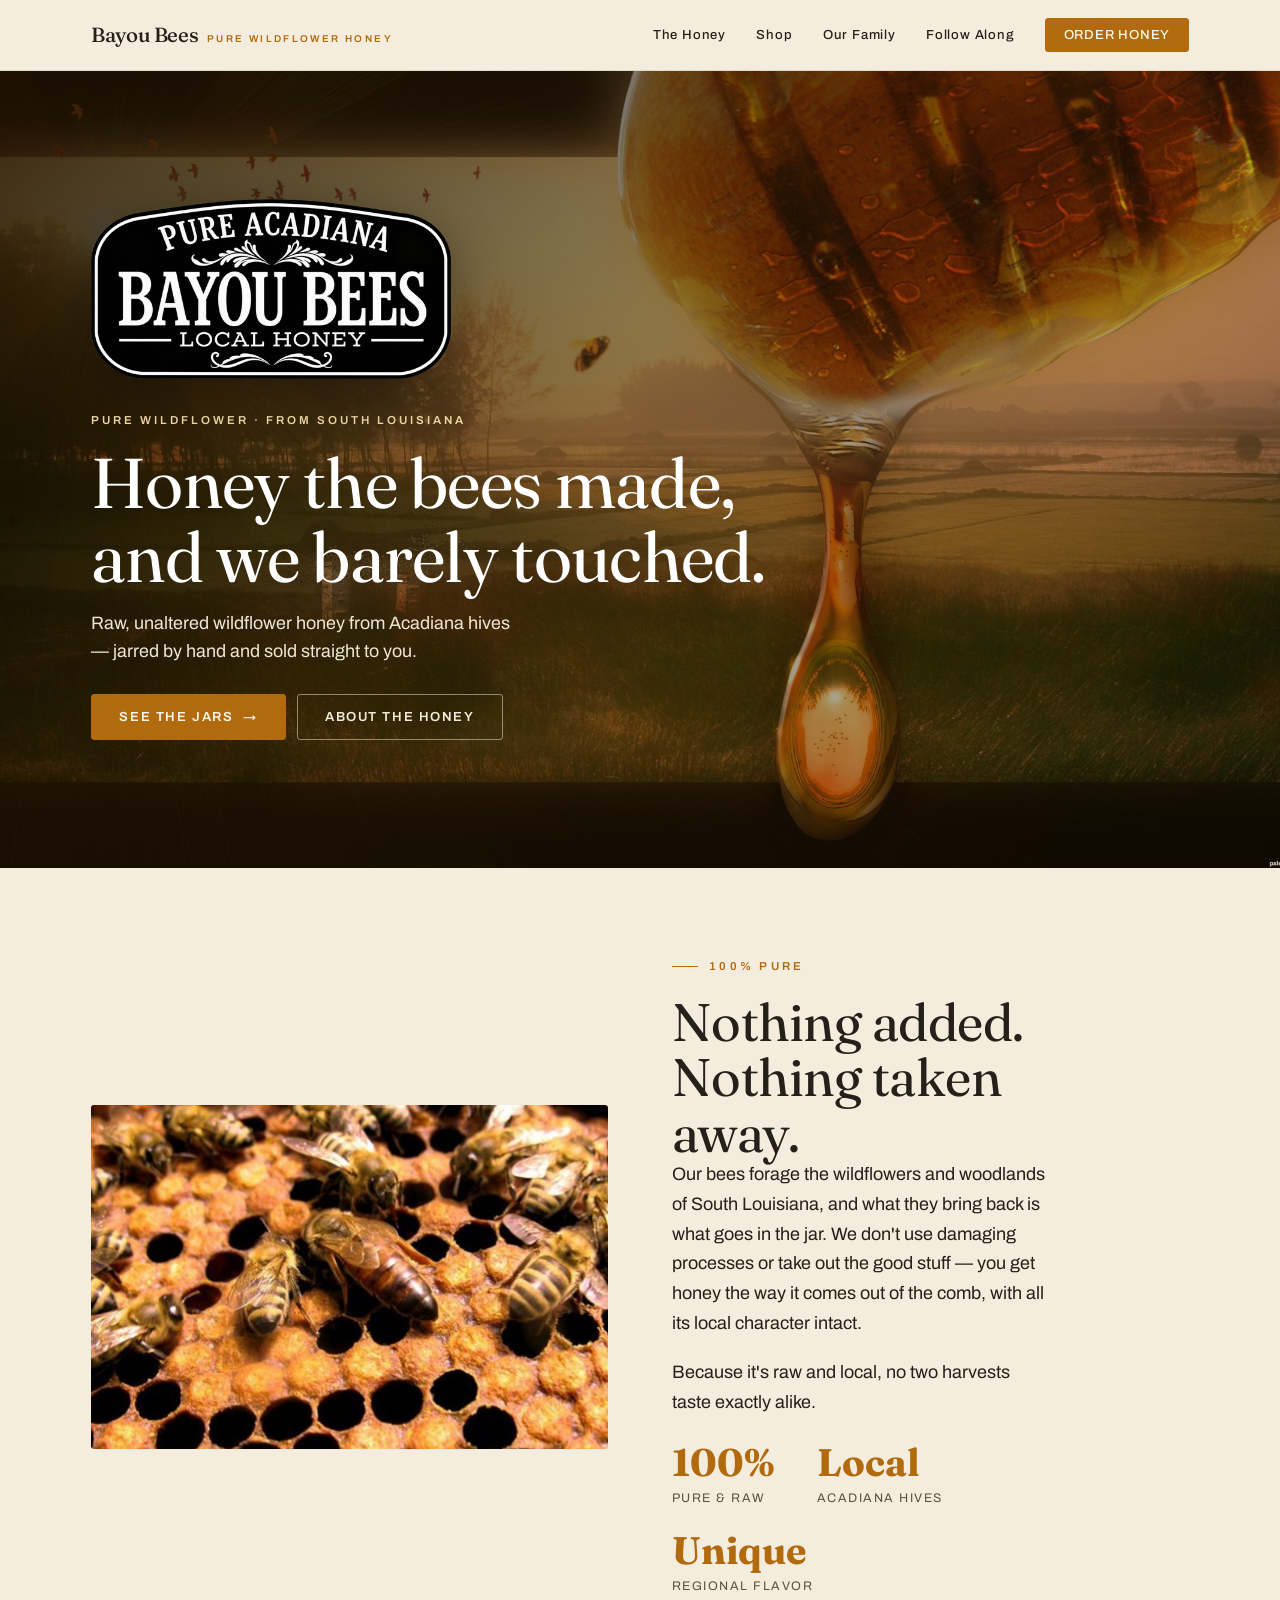
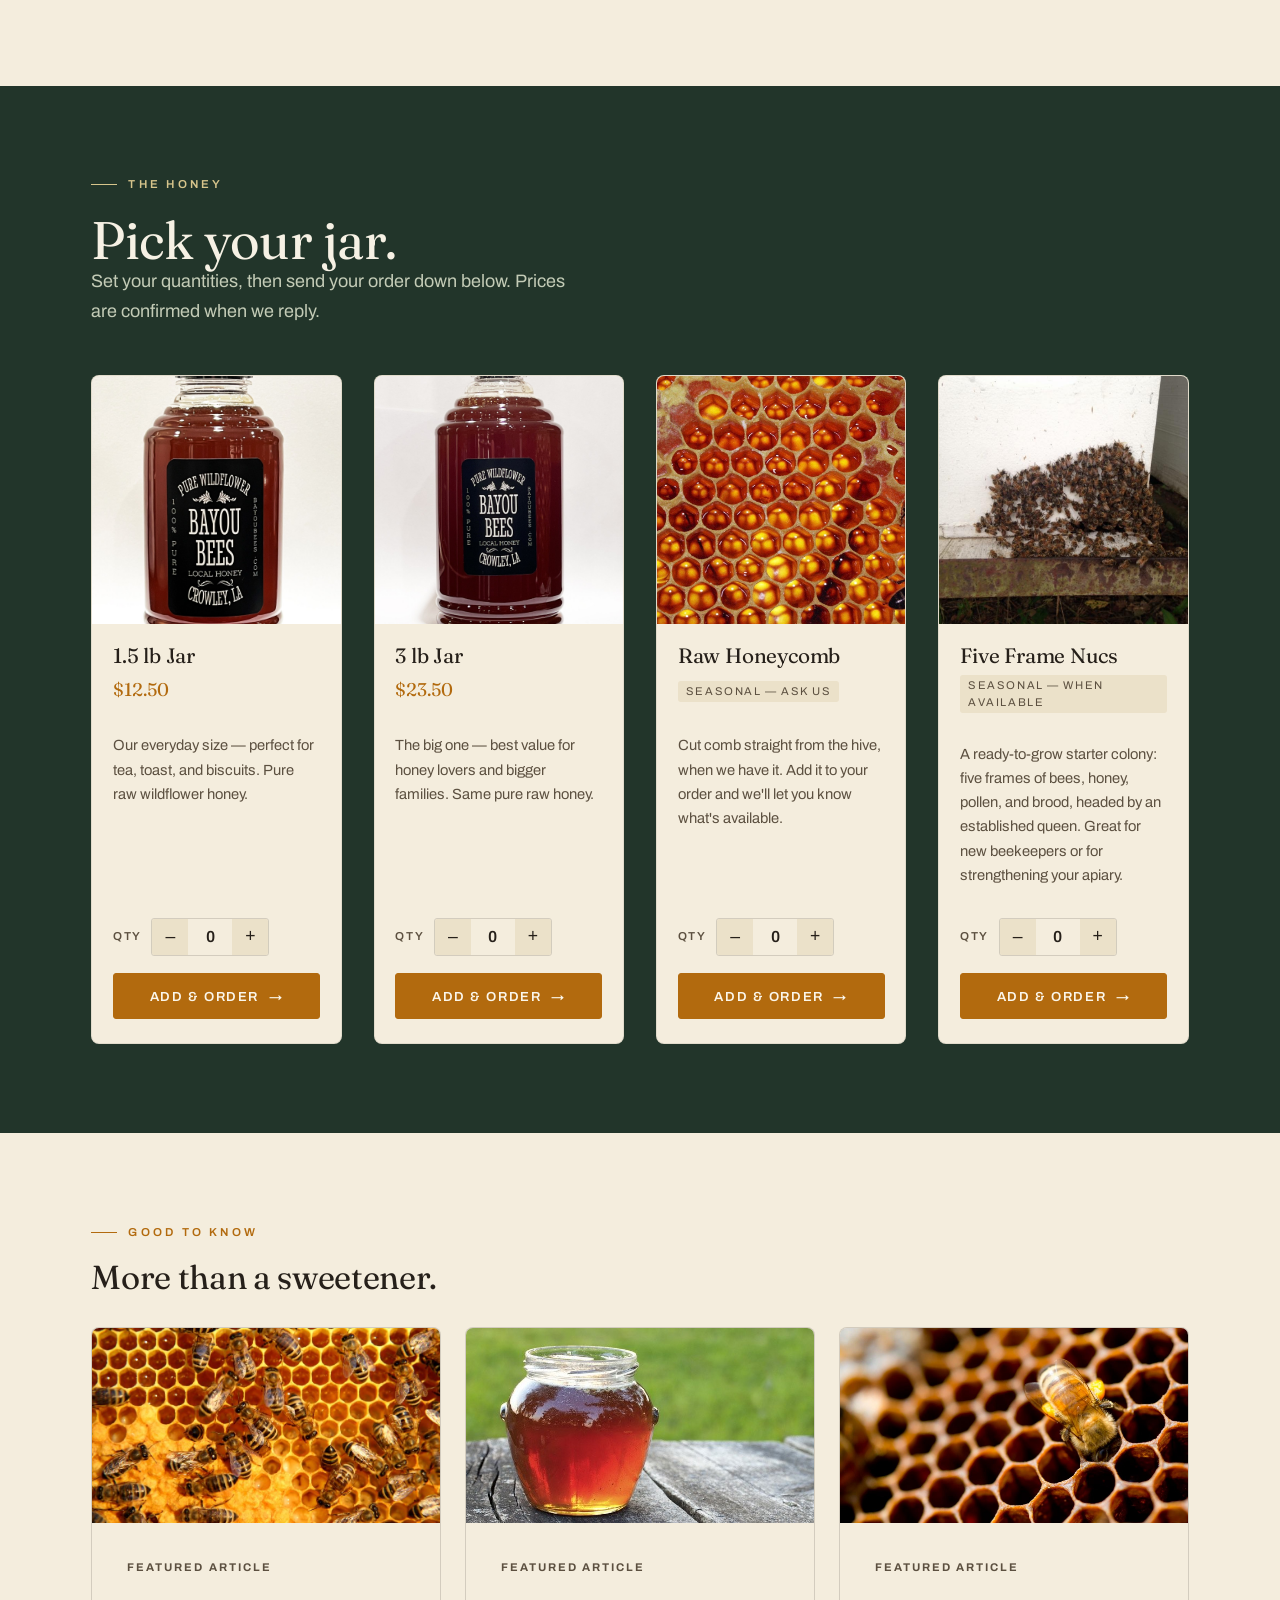
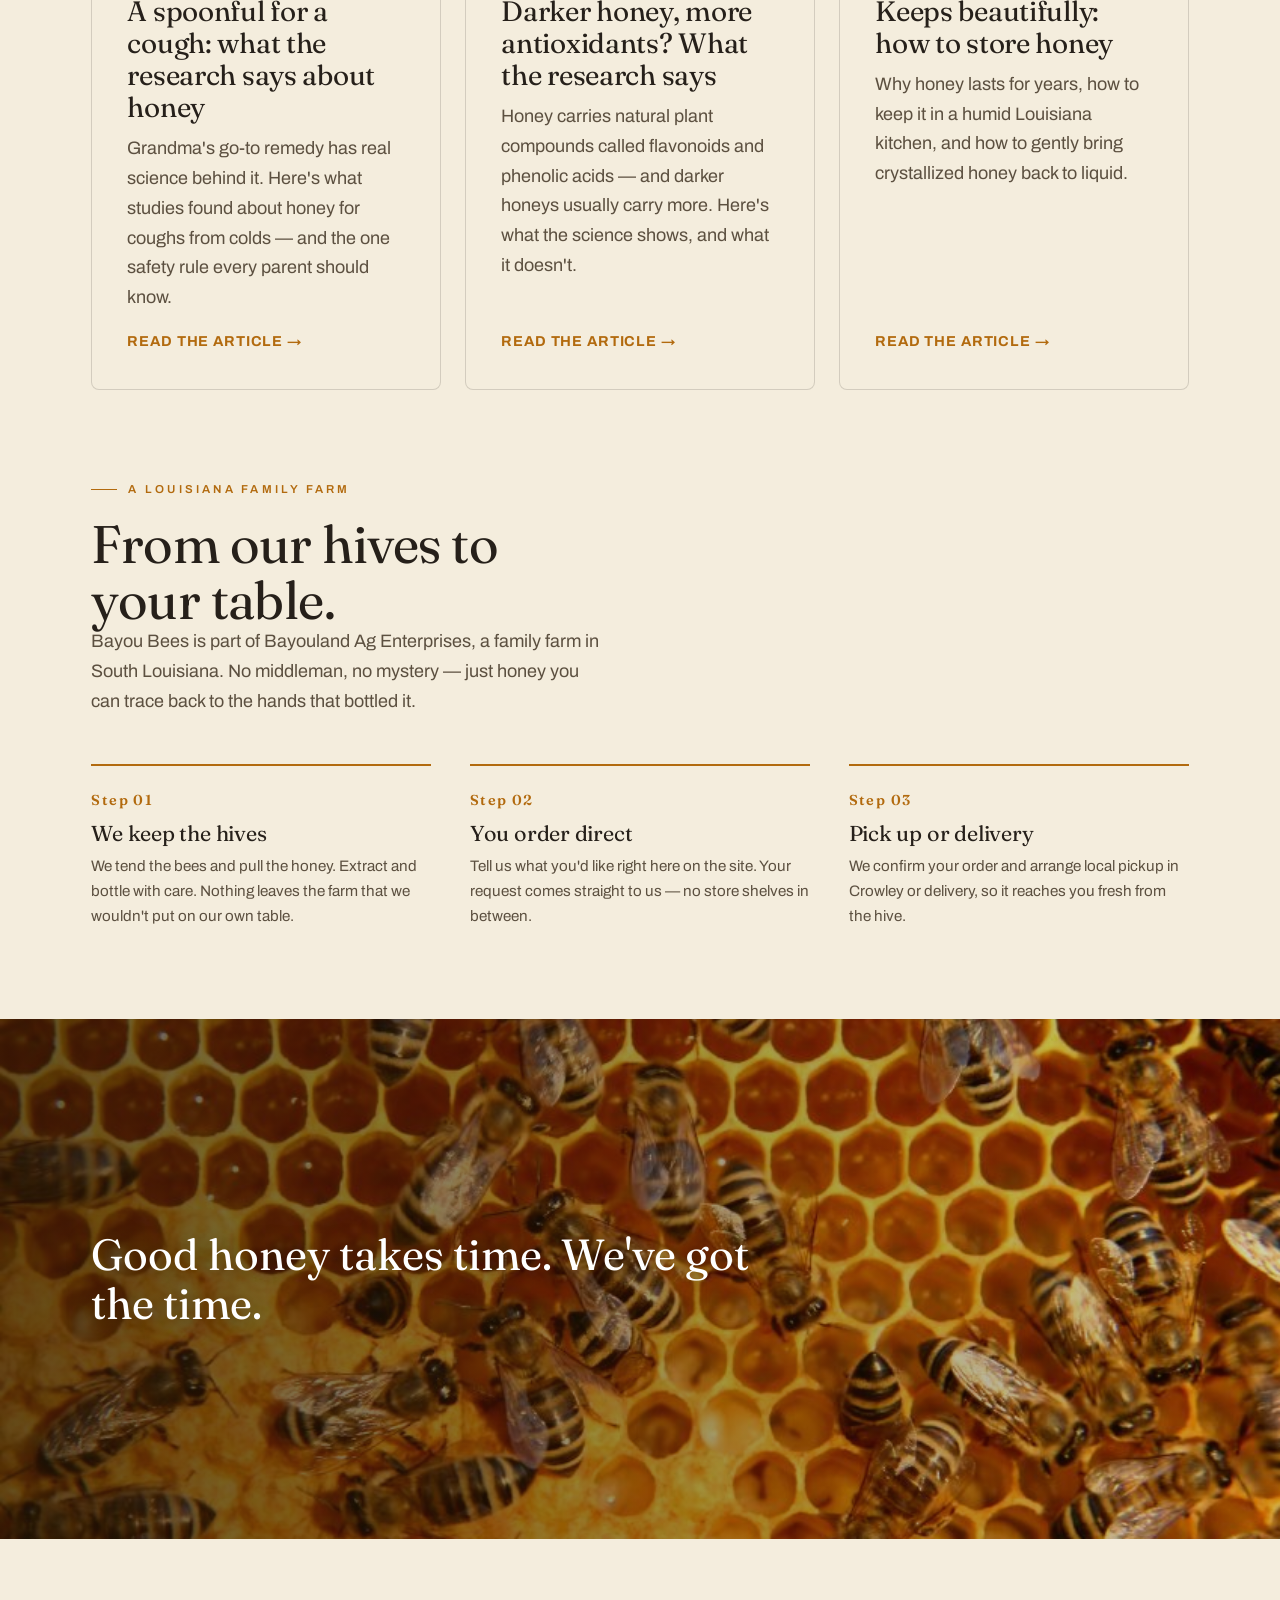
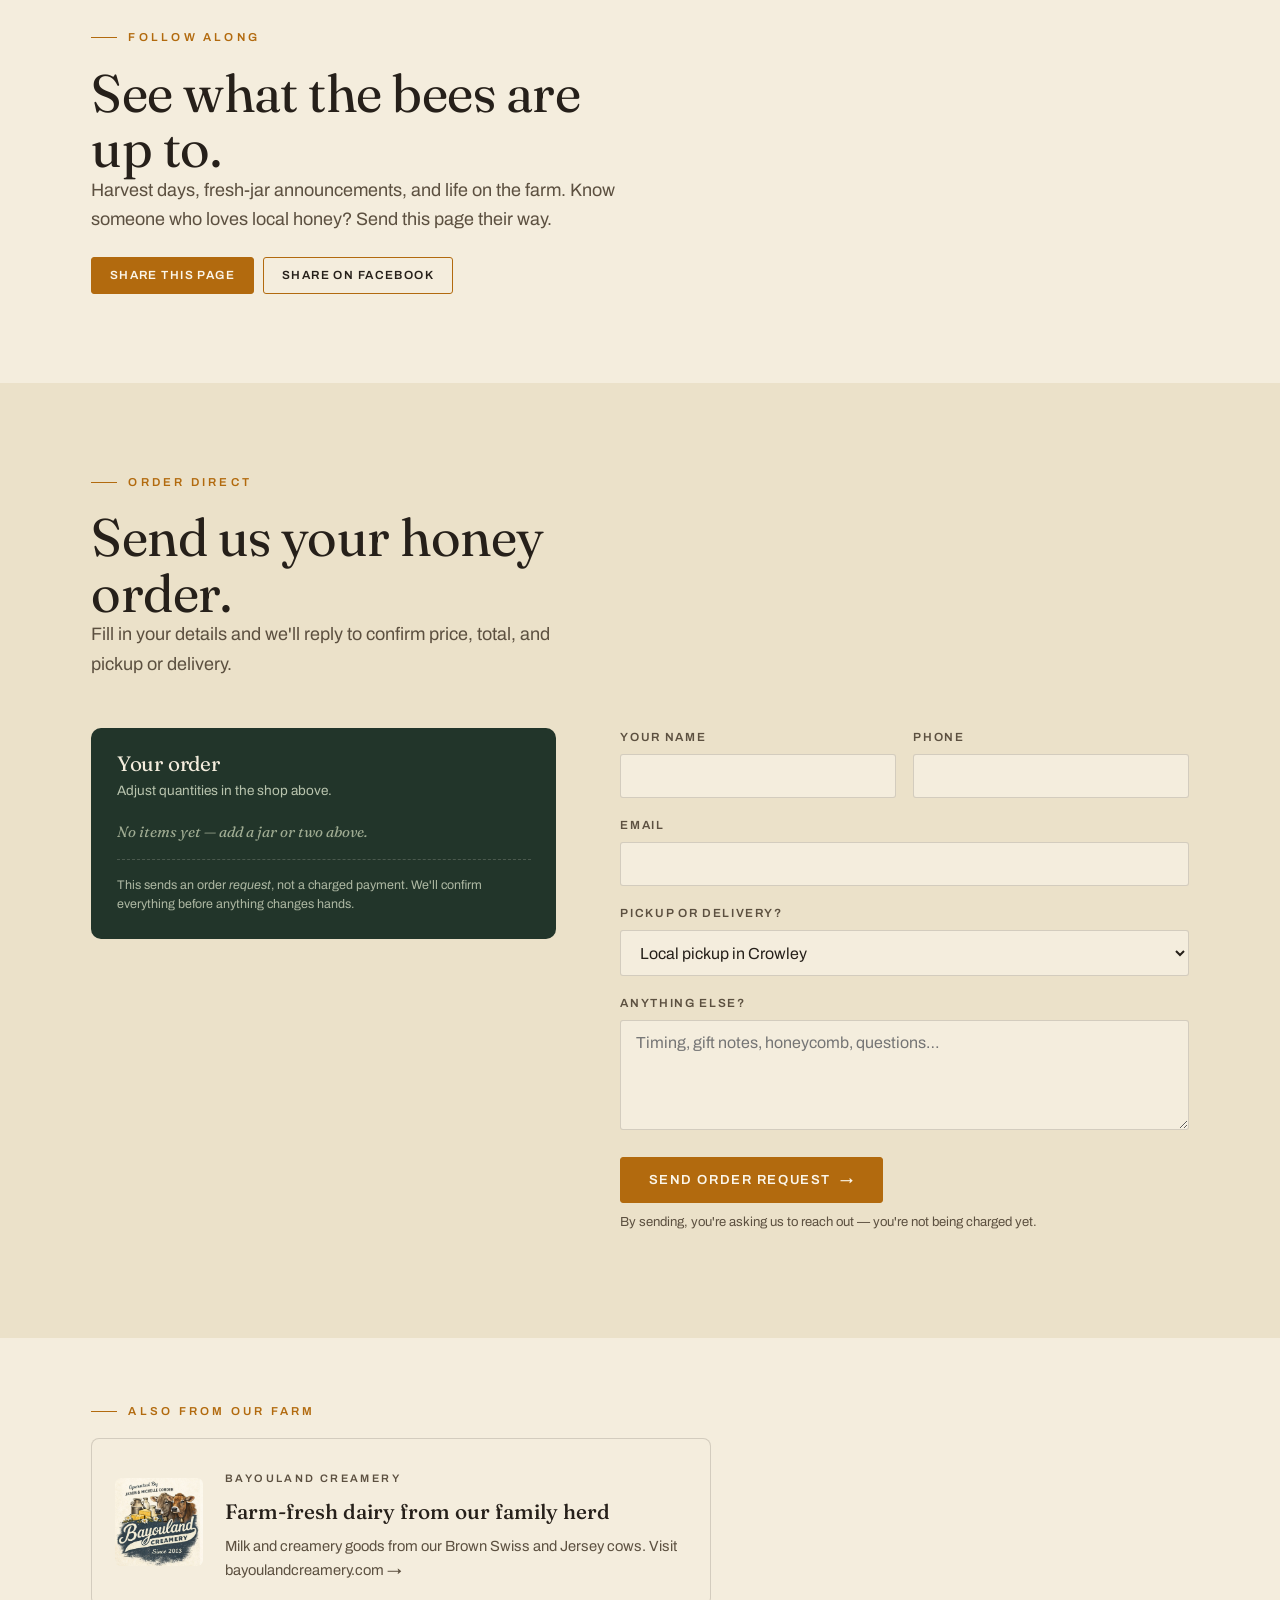
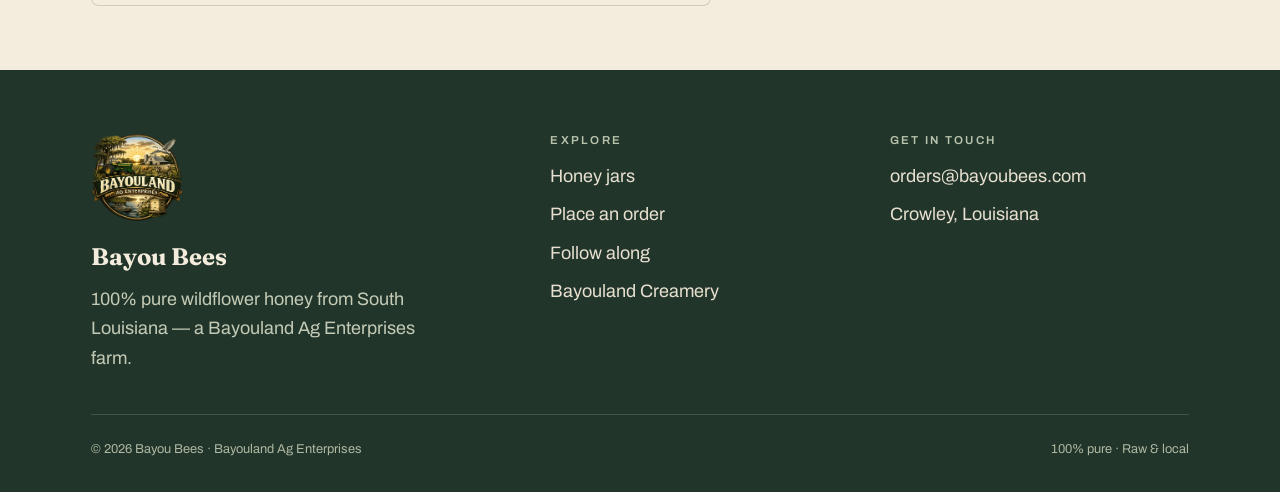
==== commit b72d17ce: "Good to Know: three research-based articles - New pages: honey-for-coughs.html, honey-antioxidants.h" ====
--- a/index.html
+++ b/index.html
@@ -191,25 +191,41 @@
   </section>
 
   <!-- USES STRIP -->
-  <section class="section">
+  <section class="section" id="good-to-know">
     <div class="wrap">
       <div style="max-width:46ch; margin-bottom:2rem">
         <p class="eyebrow">Good to know</p>
         <h2 class="h-md">More than a sweetener.</h2>
       </div>
-      <div class="strip">
-        <figure class="reveal">
-          <img src="assets/honey-uses.jpg" alt="Honey pouring" />
-          <figcaption><b>Everyday uses</b>Sweeten tea and coffee, glaze meats, bake, or stir a spoonful into warm water with lemon.</figcaption>
-        </figure>
-        <figure class="reveal">
-          <img src="assets/honey-jar-wood.jpg" alt="Jar of honey on a wood table" />
-          <figcaption><b>Local &amp; seasonal</b>Many folks choose local honey to enjoy the flavor of the flowers blooming right around them.</figcaption>
-        </figure>
-        <figure class="reveal">
-          <img src="assets/honey-bee-macro.jpg" alt="A single honeybee on comb" />
-          <figcaption><b>Keeps beautifully</b>Stored sealed at room temperature, pure honey lasts a very long time. If it crystallizes, warm it gently.</figcaption>
-        </figure>
+      <!-- Featured articles -->
+      <div class="features" style="margin-top:0">
+        <a class="feature reveal" href="honey-for-coughs.html">
+          <img src="assets/honey-bees-comb.jpg" alt="Honeybees working on the comb" />
+          <div class="feature__body">
+            <p class="feature__tag">Featured article</p>
+            <h3>A spoonful for a cough: what the research says about honey</h3>
+            <p>Grandma's go-to remedy has real science behind it. Here's what studies found about honey for coughs from colds — and the one safety rule every parent should know.</p>
+            <span class="feature__more">Read the article →</span>
+          </div>
+        </a>
+        <a class="feature reveal" href="honey-antioxidants.html">
+          <img src="assets/honey-jar-wood.jpg" alt="A jar of dark amber honey on a wooden table" />
+          <div class="feature__body">
+            <p class="feature__tag">Featured article</p>
+            <h3>Darker honey, more antioxidants? What the research says</h3>
+            <p>Honey carries natural plant compounds called flavonoids and phenolic acids — and darker honeys usually carry more. Here's what the science shows, and what it doesn't.</p>
+            <span class="feature__more">Read the article →</span>
+          </div>
+        </a>
+        <a class="feature reveal" href="honey-storage.html">
+          <img src="assets/honey-bee-macro.jpg" alt="A honeybee working on a honeycomb" />
+          <div class="feature__body">
+            <p class="feature__tag">Featured article</p>
+            <h3>Keeps beautifully: how to store honey</h3>
+            <p>Why honey lasts for years, how to keep it in a humid Louisiana kitchen, and how to gently bring crystallized honey back to liquid.</p>
+            <span class="feature__more">Read the article →</span>
+          </div>
+        </a>
       </div>
     </div>
   </section>
--- a/styles.css
+++ b/styles.css
@@ -336,3 +336,65 @@
 .summary li .amt{ margin-left:auto; padding-right:.8rem; font-variant-numeric:tabular-nums; white-space:nowrap; }
 .summary li.total{ font-weight:700; border-bottom:0; border-top:1px solid rgba(239,233,217,.35); margin-top:.3rem; padding-top:.7rem; }
 .prod .price .ph{ display:inline-block; line-height:1.5; margin-left:0; }
+
+/* =========================================================================
+   ARTICLE PAGES (Good to know)
+   ========================================================================= */
+.post__head{ padding-block:clamp(2.5rem,6vw,4.5rem) clamp(1.5rem,3vw,2.2rem); }
+.post__head .wrap{ max-width:820px; }
+.post__crumb{ font-size:.78rem; letter-spacing:.14em; text-transform:uppercase; font-weight:600; color:var(--ink-soft); margin:0 0 1rem; }
+.post__crumb a{ color:var(--accent); text-decoration:none; }
+.post__head h1{ font-size:clamp(2.1rem,5vw,3.4rem); line-height:1.06; margin:0 0 1rem; text-wrap:balance; }
+.post__dek{ font-size:clamp(1.08rem,1.6vw,1.25rem); color:var(--ink-soft); max-width:60ch; margin:0; }
+.post__hero{ margin:0 auto; max-width:1100px; padding-inline:max(5vw,16px); }
+.post__hero img{ width:100%; aspect-ratio:21/9; object-fit:cover; border-radius:8px; display:block; }
+.post__body{ max-width:760px; padding-block:clamp(2rem,5vw,3.5rem) clamp(3rem,6vw,5rem); font-size:1.06rem; line-height:1.7; }
+.post__body h2{ font-size:clamp(1.4rem,2.4vw,1.8rem); margin:2.4rem 0 .8rem; }
+.post__body p{ margin:0 0 1.1rem; }
+.post__list{ padding-left:1.2rem; margin:0 0 1.2rem; }
+.post__list li{ margin-bottom:.6rem; }
+.post__keypoints{ background:var(--paper); border:1px solid var(--line); border-left:4px solid var(--accent); border-radius:8px; padding:1.3rem 1.5rem; margin-bottom:1rem; }
+.post__keypoints h2{ margin:0 0 .6rem; font-size:1.2rem; }
+.post__keypoints ul{ margin:0; padding-left:1.1rem; }
+.post__keypoints li{ margin-bottom:.35rem; }
+.post__table{ width:100%; max-width:440px; border-collapse:collapse; margin:0 0 1.2rem; font-size:1rem; }
+.post__table th, .post__table td{ text-align:left; padding:.6rem .9rem; border-bottom:1px solid var(--line); }
+.post__table th{ font-size:.75rem; letter-spacing:.12em; text-transform:uppercase; color:var(--ink-soft); }
+.post__table td:last-child{ white-space:nowrap; font-weight:600; }
+.post__warn{ background:#FBEFD9; border:1px solid #E6C58A; border-radius:8px; padding:1.4rem 1.6rem; margin:2.2rem 0; color:#2a2118; }
+.post__warn h2{ margin:0 0 .7rem; font-size:1.3rem; }
+.post__warn ul{ margin:0; padding-left:1.1rem; }
+.post__warn li{ margin-bottom:.7rem; }
+.post__warn li:last-child{ margin-bottom:0; }
+.post__disclaimer{ font-size:.88rem; color:var(--ink-soft); border-top:1px solid var(--line); padding-top:1.2rem; margin-top:2rem; }
+.post__sources h2{ font-size:1.1rem; margin-top:1.8rem; }
+.post__sources ol{ font-size:.86rem; line-height:1.55; color:var(--ink-soft); padding-left:1.2rem; }
+.post__sources li{ margin-bottom:.6rem; overflow-wrap:anywhere; }
+.post__sources a{ color:var(--accent); }
+.post__end{ display:flex; flex-wrap:wrap; align-items:center; justify-content:space-between; gap:1.2rem; margin-top:2.5rem; padding:1.5rem; background:var(--paper); border:1px solid var(--line); border-radius:8px; }
+
+/* featured article card on the home page */
+.feature{
+  display:grid; grid-template-columns:minmax(0,1fr) minmax(0,1.25fr); align-items:stretch;
+  margin-top:2.2rem; background:var(--paper); border:1px solid var(--line); border-radius:8px; overflow:hidden;
+  text-decoration:none; color:inherit; transition:transform .2s ease, box-shadow .2s ease;
+}
+.feature:hover{ transform:translateY(-3px); box-shadow:0 22px 44px -26px rgba(0,0,0,.35); }
+.feature img{ width:100%; height:100%; min-height:220px; object-fit:cover; display:block; }
+.feature__body{ padding:clamp(1.4rem,3vw,2.2rem); display:flex; flex-direction:column; justify-content:center; }
+.feature__tag{ font-size:.7rem; letter-spacing:.18em; text-transform:uppercase; font-weight:700; color:var(--accent); margin:0 0 .6rem; }
+.feature__body h3{ font-size:clamp(1.35rem,2.4vw,1.75rem); line-height:1.15; margin:0 0 .7rem; }
+.feature__body p{ color:var(--ink-soft); margin:0 0 1.1rem; }
+.feature__more{ font-weight:700; color:var(--accent); font-size:.9rem; letter-spacing:.06em; text-transform:uppercase; }
+@media (max-width: 700px){ .feature{ grid-template-columns:1fr; } .feature img{ aspect-ratio:16/9; min-height:0; } }
+.features{ display:grid; grid-template-columns:repeat(auto-fit,minmax(min(100%,340px),1fr)); gap:1.5rem; margin-top:2.2rem; }
+.features .feature{ grid-template-columns:1fr; grid-template-rows:auto 1fr; margin-top:0; }
+.features .feature img{ aspect-ratio:16/9; height:auto; min-height:0; }
+.features .feature__body{ justify-content:flex-start; }
+.features .feature__more{ margin-top:auto; }
+.post__more{ margin-top:2rem; font-size:.95rem; }
+.post__more a{ color:var(--accent); font-weight:600; }
+.strip figcaption .cap-more{ display:inline-block; margin-top:.35rem; color:var(--accent); font-weight:600; text-decoration:none; }
+.strip figcaption .cap-more:hover{ text-decoration:underline; }
+.features{ grid-template-columns:repeat(auto-fit,minmax(min(100%,300px),1fr)); }
+.post__body ol.post__list{ padding-left:1.4rem; }
